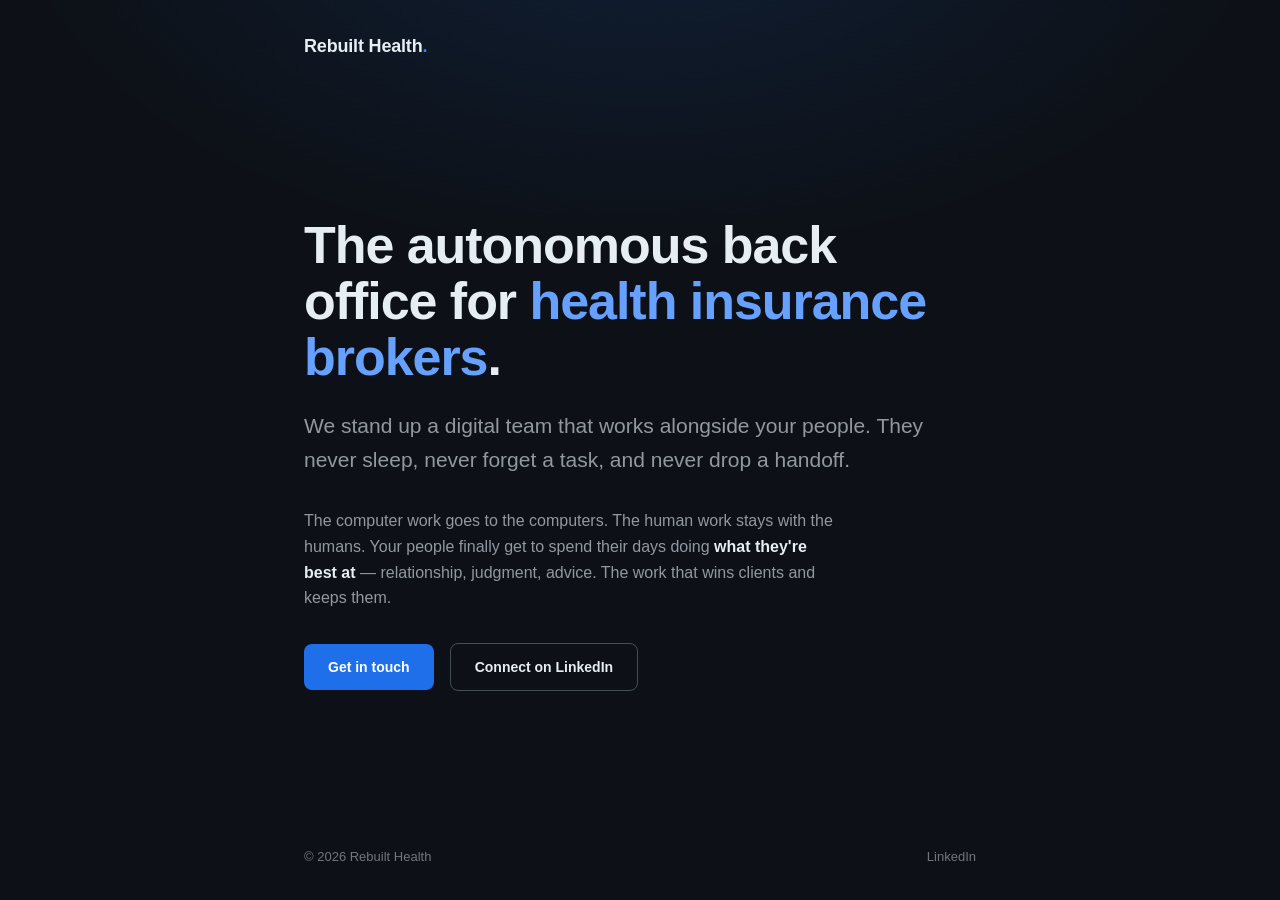
==== index.html @ e194fe43 "Launch landing page for rebuilt.health Static one-pager: "The autonomous back office for health insu" ====
<!DOCTYPE html>
<html lang="en">
<head>
  <meta charset="UTF-8" />
  <meta name="viewport" content="width=device-width, initial-scale=1.0" />
  <title>Rebuilt Health — The autonomous back office for health insurance brokers</title>
  <meta name="description" content="Rebuilt Health is the autonomous back office for health insurance brokers. The computer work goes to the computers. The human work stays with the humans." />

  <!-- Open Graph / social preview -->
  <meta property="og:title" content="Rebuilt Health" />
  <meta property="og:description" content="The autonomous back office for health insurance brokers." />
  <meta property="og:type" content="website" />
  <meta property="og:url" content="https://rebuilt.health" />
  <meta property="og:image" content="https://rebuilt.health/og.png" />
  <meta property="og:image:width" content="1200" />
  <meta property="og:image:height" content="630" />

  <!-- Twitter / X card -->
  <meta name="twitter:card" content="summary_large_image" />
  <meta name="twitter:title" content="Rebuilt Health" />
  <meta name="twitter:description" content="The autonomous back office for health insurance brokers." />
  <meta name="twitter:image" content="https://rebuilt.health/og.png" />

  <style>
    /*
     * Token values mirrored from @rebuilt/ui
     * (~/Projects/rebuilt/design-system/src/assets/tokens/tokens.css).
     * Inlined so this placeholder is a zero-build, single-file deploy.
     * When it graduates into the real site, replace this block with the DS import.
     */
    :root {
      --color-bg: #0d1117;
      --color-surface: #161b22;
      --color-surface-raised: #1c2128;
      --color-text: #e6edf3;
      --color-text-muted: #9198a1;
      --color-text-subtle: #6e7681;
      --color-border: #30363d;
      --color-border-strong: #444c56;
      --color-accent-200: #99c0ff;
      --color-accent-300: #66a1ff;
      --color-accent-400: #3381ff;
      --color-accent-500: #1f6feb;
      --color-success-400: #3fb950;

      --font-sans: -apple-system, BlinkMacSystemFont, "Segoe UI", "Noto Sans", Helvetica, Arial, sans-serif;

      --text-sm: 14px; --text-md: 16px; --text-lg: 18px;
      --space-2: 8px;  --space-3: 12px; --space-4: 16px;
      --space-5: 20px; --space-6: 24px; --space-8: 32px; --space-10: 40px;
      --radius-md: 8px; --radius-lg: 12px; --radius-xl: 16px;
      --shadow-lg: 0 12px 32px rgba(1, 4, 9, 0.5);
      --ease: cubic-bezier(0.4, 0, 0.2, 1);
      --dur: 200ms;
    }

    * { box-sizing: border-box; margin: 0; padding: 0; }
    html { -webkit-font-smoothing: antialiased; }

    body {
      font-family: var(--font-sans);
      background: var(--color-bg);
      color: var(--color-text);
      line-height: 1.6;
      min-height: 100vh;
      display: flex;
      flex-direction: column;
      background-image: radial-gradient(900px 520px at 50% -12%, rgba(31, 111, 235, 0.14), transparent 70%);
    }

    .wrap {
      width: 100%;
      max-width: 720px;
      margin: 0 auto;
      padding: var(--space-8) var(--space-6);
      flex: 1;
      display: flex;
      flex-direction: column;
    }

    header {
      display: flex;
      align-items: center;
      padding-bottom: var(--space-10);
    }
    .mark { font-weight: 700; font-size: var(--text-lg); letter-spacing: -0.01em; }
    .mark .dot { color: var(--color-accent-400); }

    main { flex: 1; display: flex; flex-direction: column; justify-content: center; }

    h1 {
      font-size: clamp(32px, 6vw, 52px);
      line-height: 1.08;
      letter-spacing: -0.02em;
      font-weight: 700;
      margin-bottom: var(--space-6);
    }
    h1 .accent { color: var(--color-accent-300); }

    .lede {
      font-size: clamp(17px, 2.4vw, 21px);
      color: var(--color-text-muted);
      max-width: 56ch;
      margin-bottom: var(--space-8);
    }

    .body-copy {
      font-size: var(--text-md);
      color: var(--color-text-muted);
      max-width: 60ch;
      margin-bottom: var(--space-8);
    }
    .body-copy strong { color: var(--color-text); font-weight: 600; }

    .cta-row { display: flex; flex-wrap: wrap; gap: var(--space-4); align-items: center; }
    .btn {
      display: inline-flex; align-items: center; gap: var(--space-2);
      background: var(--color-accent-500);
      color: #fff;
      text-decoration: none;
      font-weight: 600;
      font-size: var(--text-sm);
      padding: var(--space-3) var(--space-6);
      border-radius: var(--radius-md);
      transition: background var(--dur) var(--ease), transform var(--dur) var(--ease);
    }
    .btn:hover { background: var(--color-accent-400); transform: translateY(-1px); }
    .btn-secondary {
      background: transparent;
      border: 1px solid var(--color-border-strong);
      color: var(--color-text);
    }
    .btn-secondary:hover { background: var(--color-surface-raised); border-color: var(--color-accent-400); }

    footer {
      padding-top: var(--space-10);
      color: var(--color-text-subtle);
      font-size: 13px;
      display: flex;
      justify-content: space-between;
      flex-wrap: wrap;
      gap: var(--space-3);
    }
    footer a { color: var(--color-text-subtle); text-decoration: none; }
    footer a:hover { color: var(--color-text-muted); }
  </style>
</head>
<body>
  <div class="wrap">
    <header>
      <span class="mark">Rebuilt Health<span class="dot">.</span></span>
    </header>

    <main>
      <h1>The autonomous back office for <span class="accent">health insurance brokers</span>.</h1>

      <p class="lede">
        We stand up a digital team that works alongside your people. They never sleep,
        never forget a task, and never drop a handoff.
      </p>

      <p class="body-copy">
        The computer work goes to the computers. The human work stays with the humans.
        Your people finally get to spend their days doing <strong>what they're best at</strong>
        &mdash; relationship, judgment, advice. The work that wins clients and keeps them.
      </p>

      <div class="cta-row">
        <a class="btn" href="mailto:mikemcbride15@gmail.com">Get in touch</a>
        <a class="btn btn-secondary" href="https://www.linkedin.com/in/mikemcbridelinkedin/" target="_blank" rel="noopener">Connect on LinkedIn</a>
      </div>
    </main>

    <footer>
      <span>&copy; 2026 Rebuilt Health</span>
      <a href="https://www.linkedin.com/in/mikemcbridelinkedin/" target="_blank" rel="noopener">LinkedIn</a>
    </footer>
  </div>
</body>
</html>
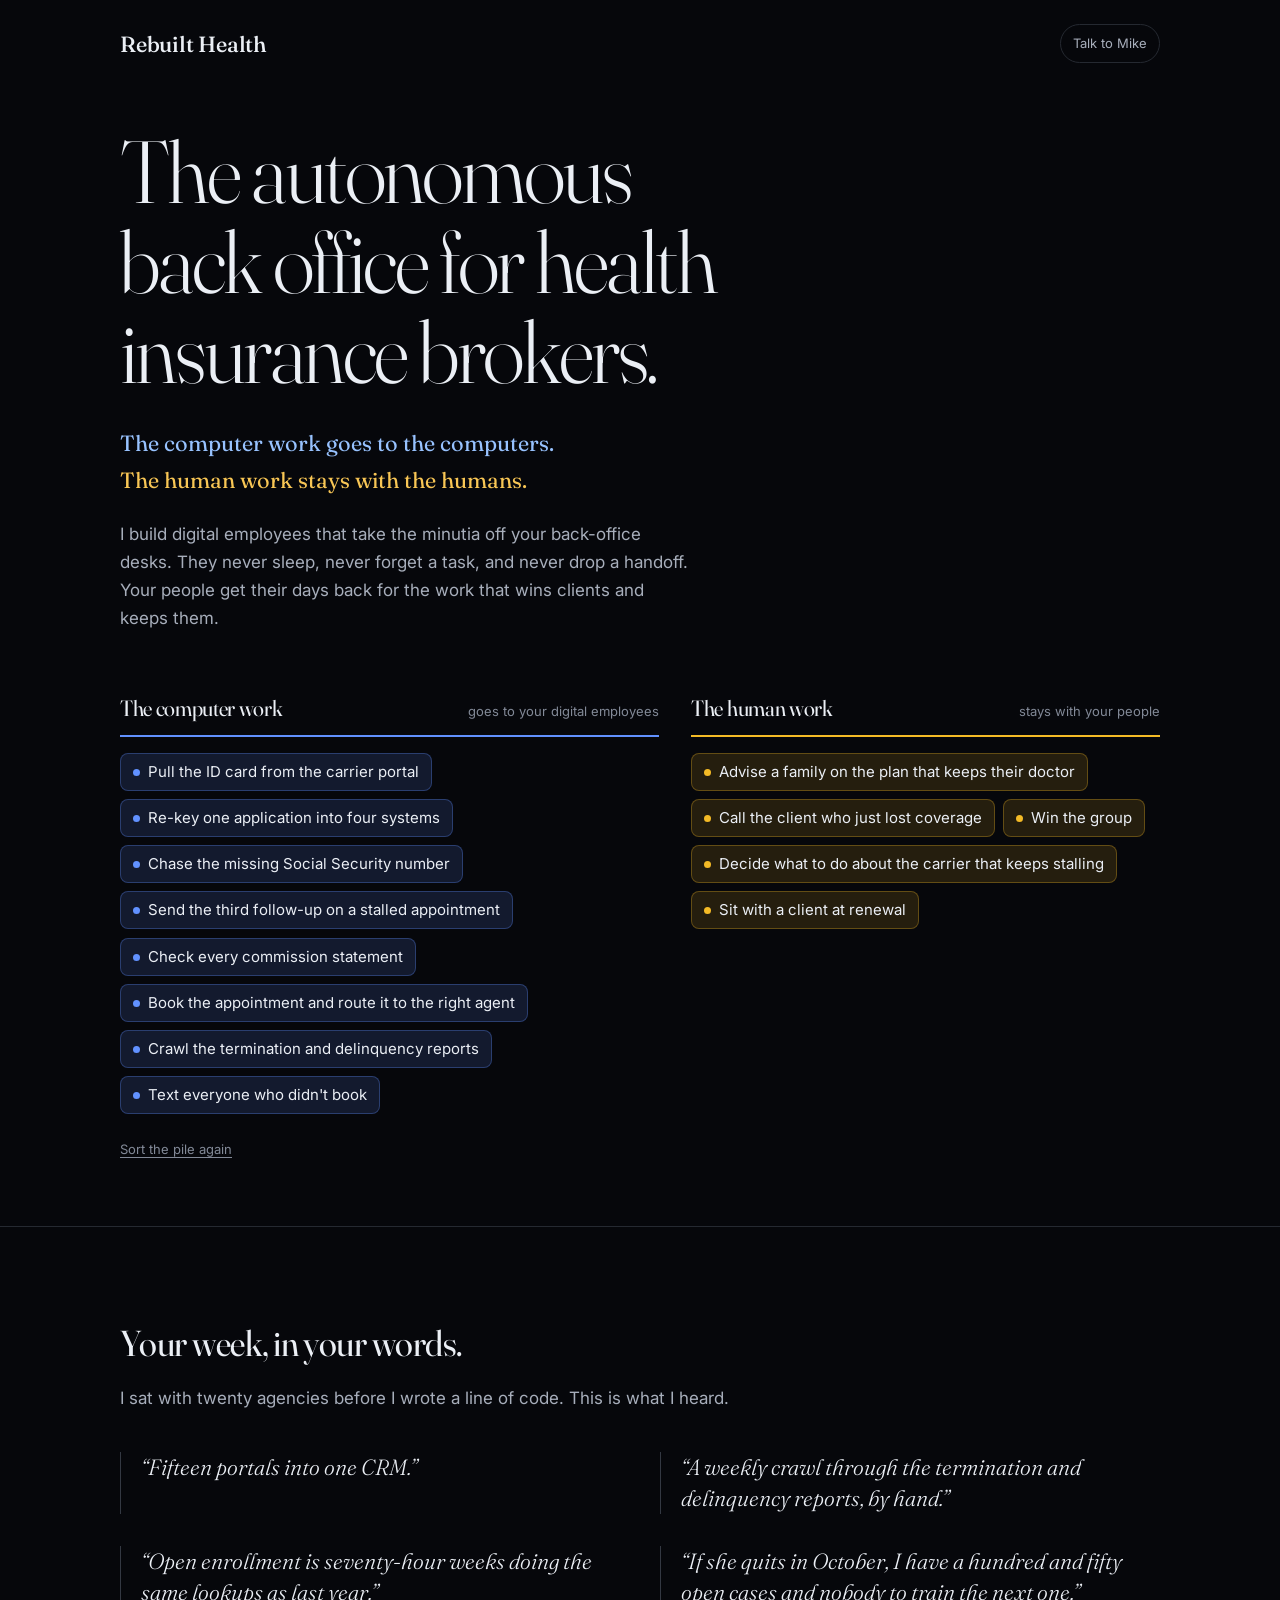
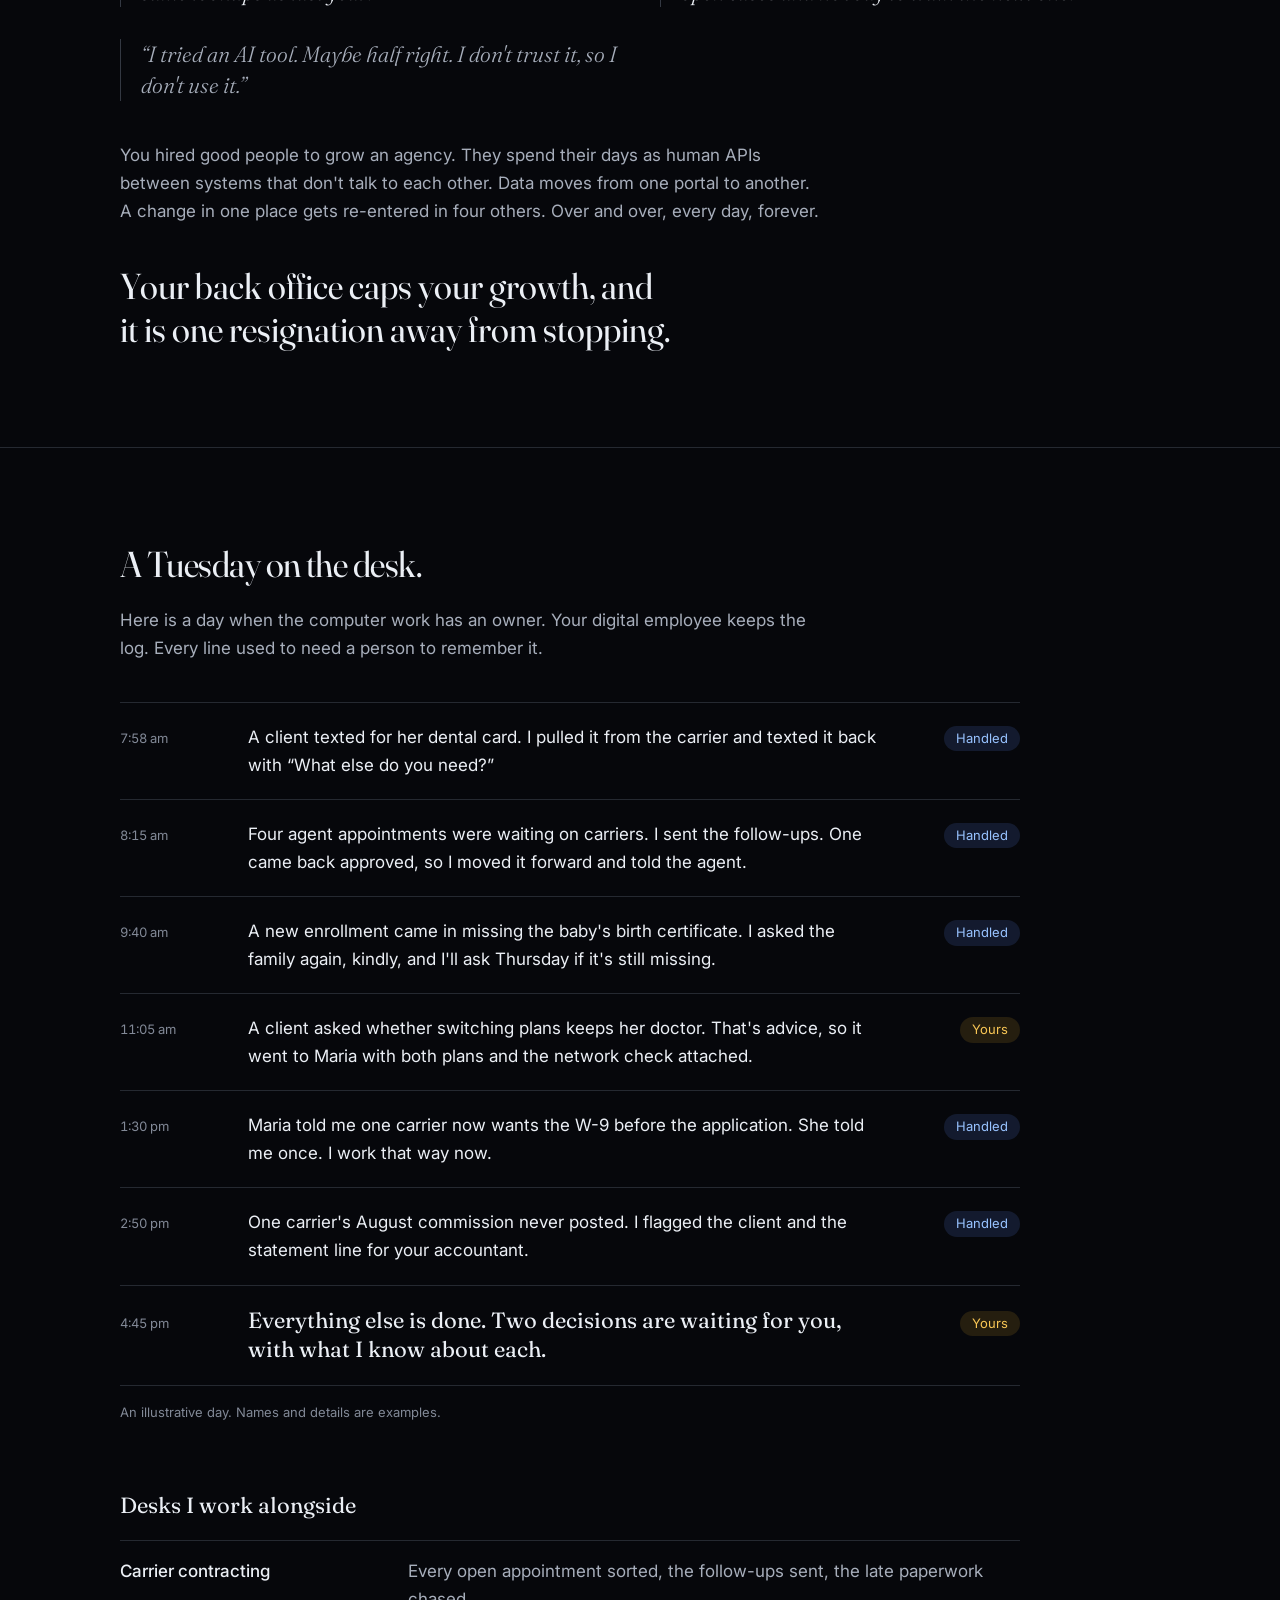
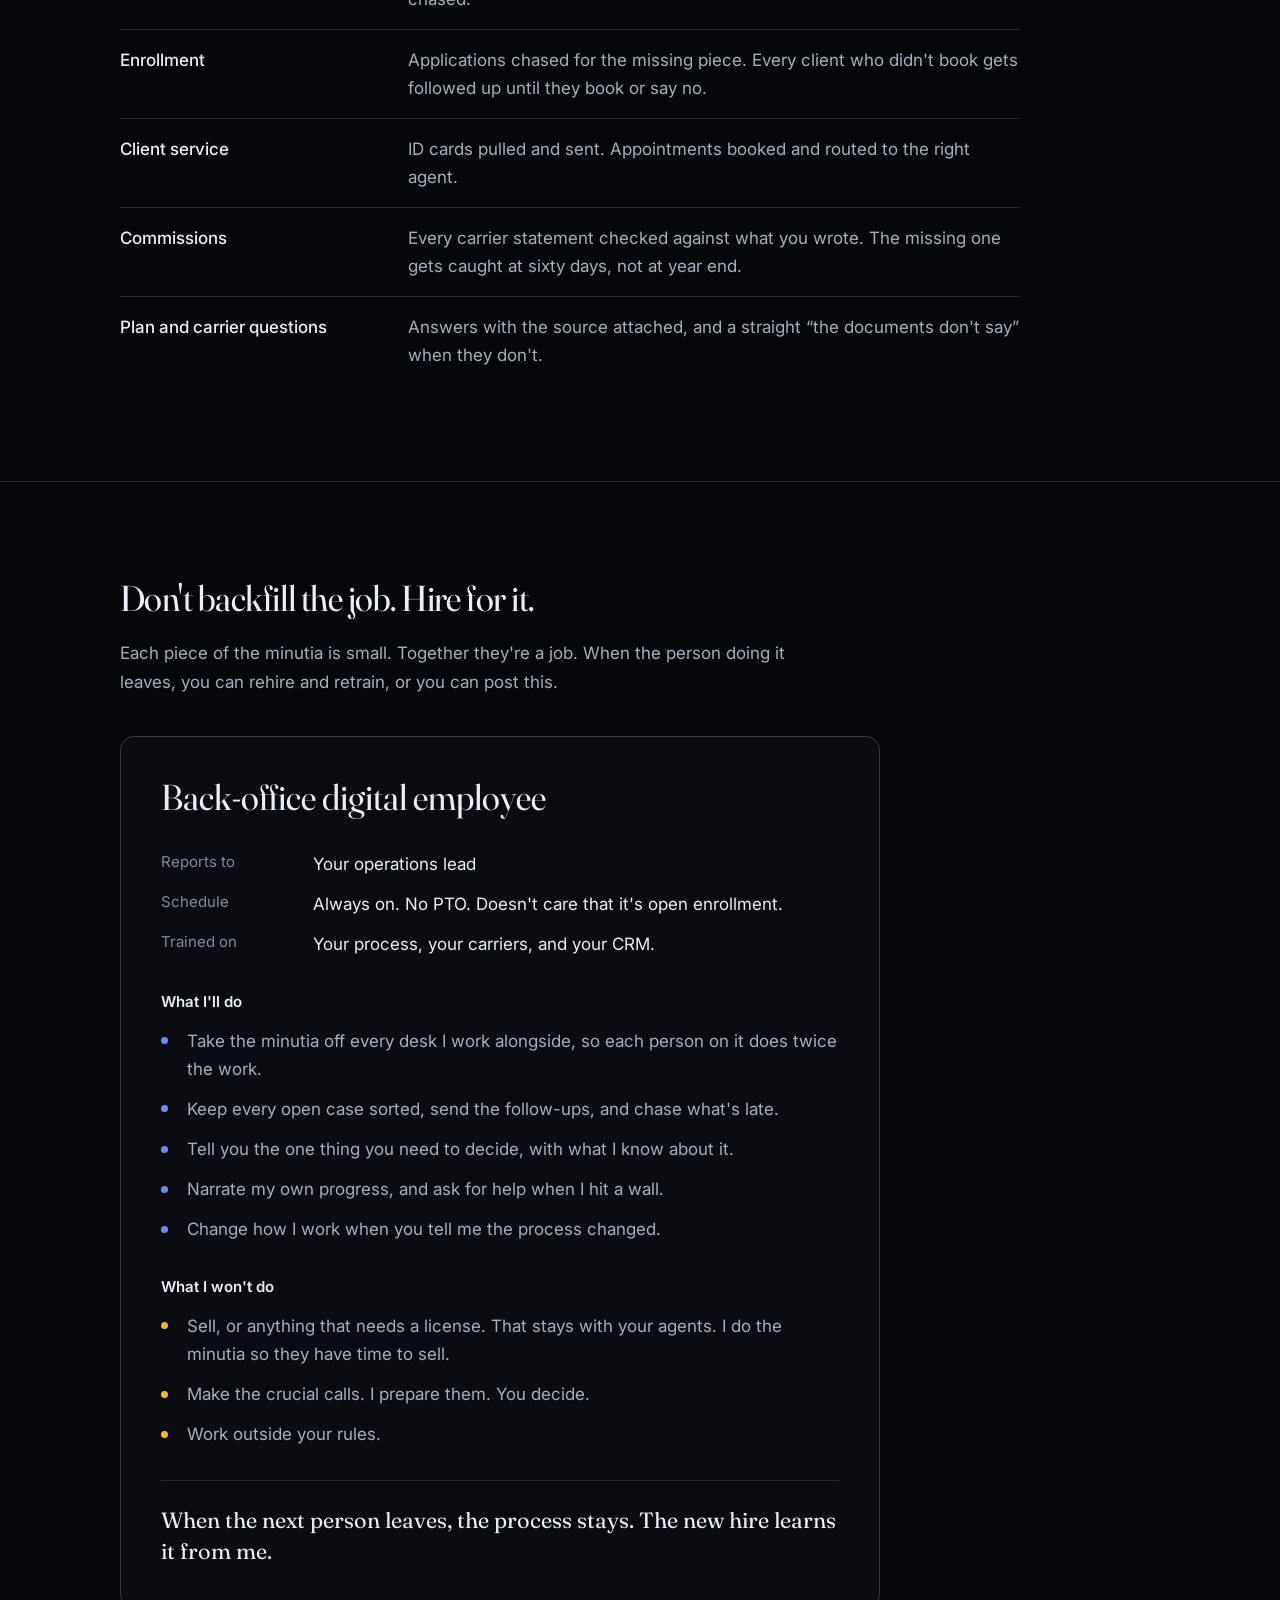
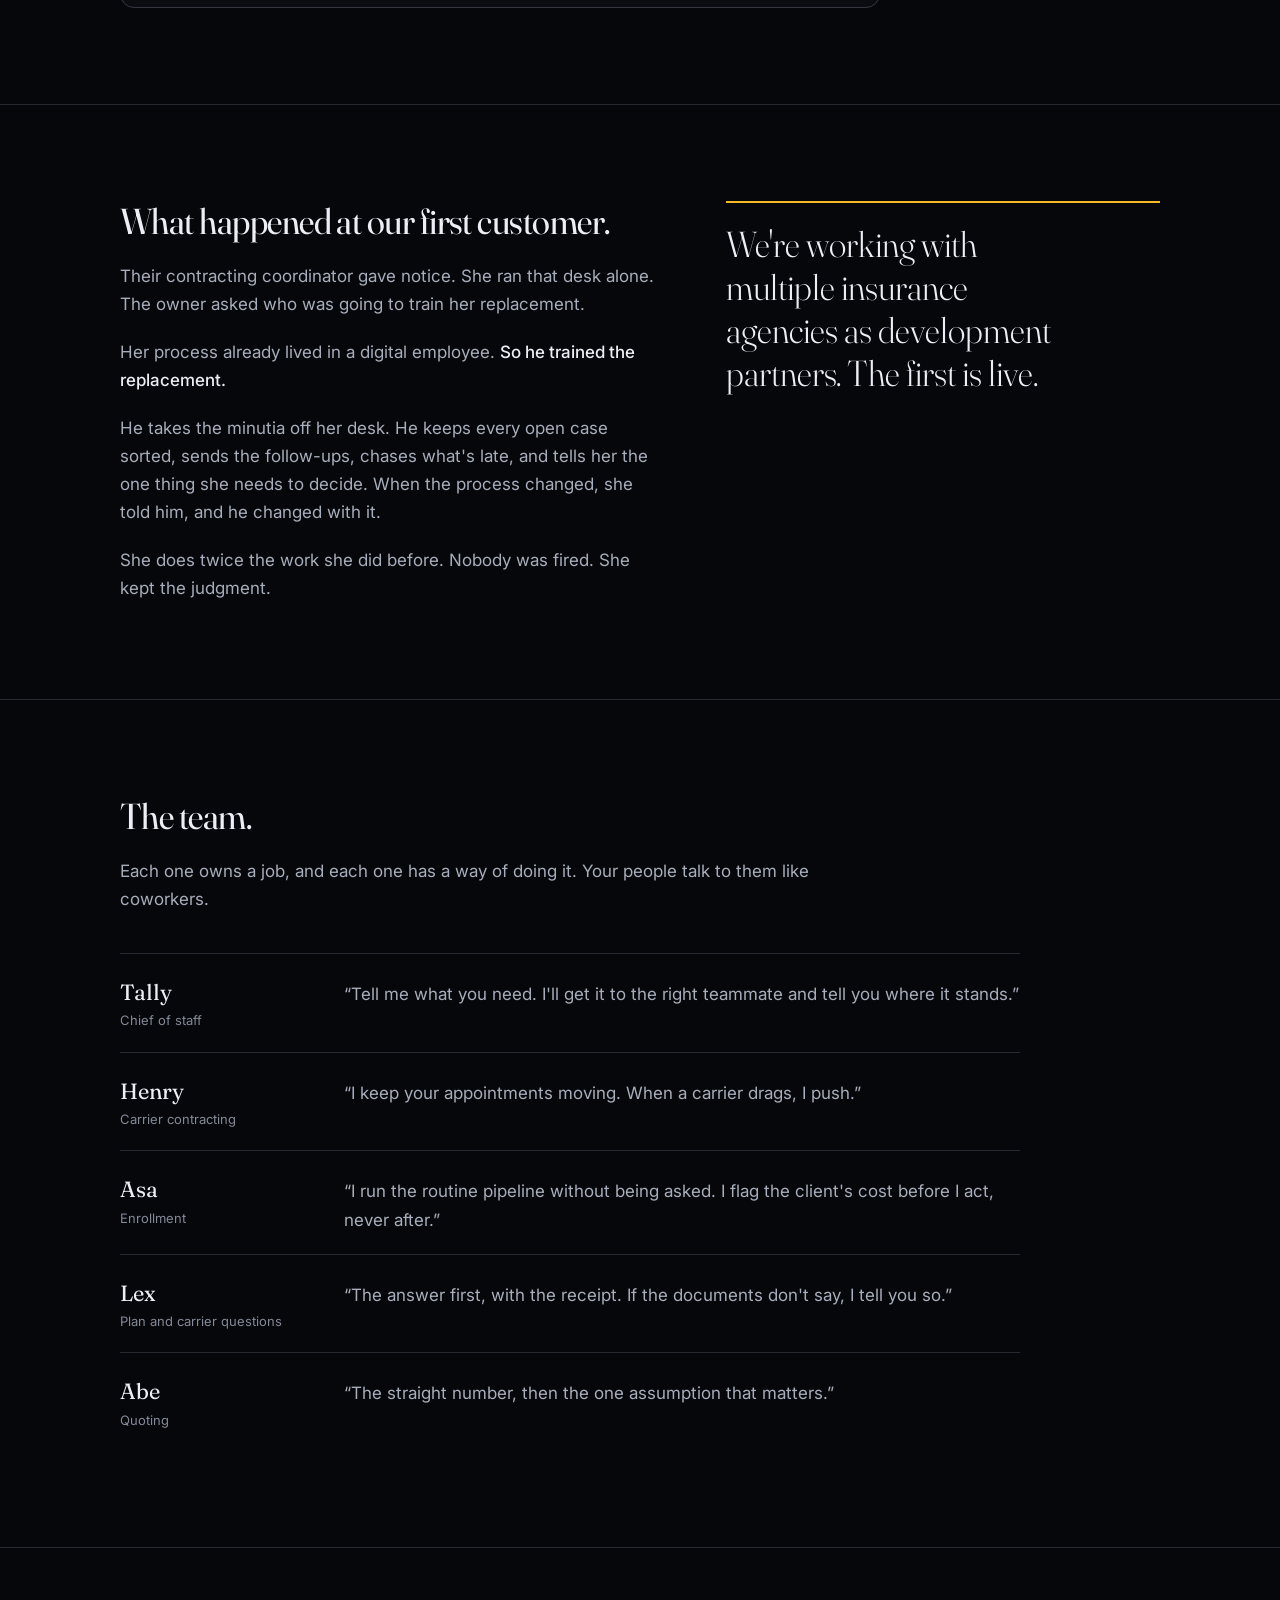
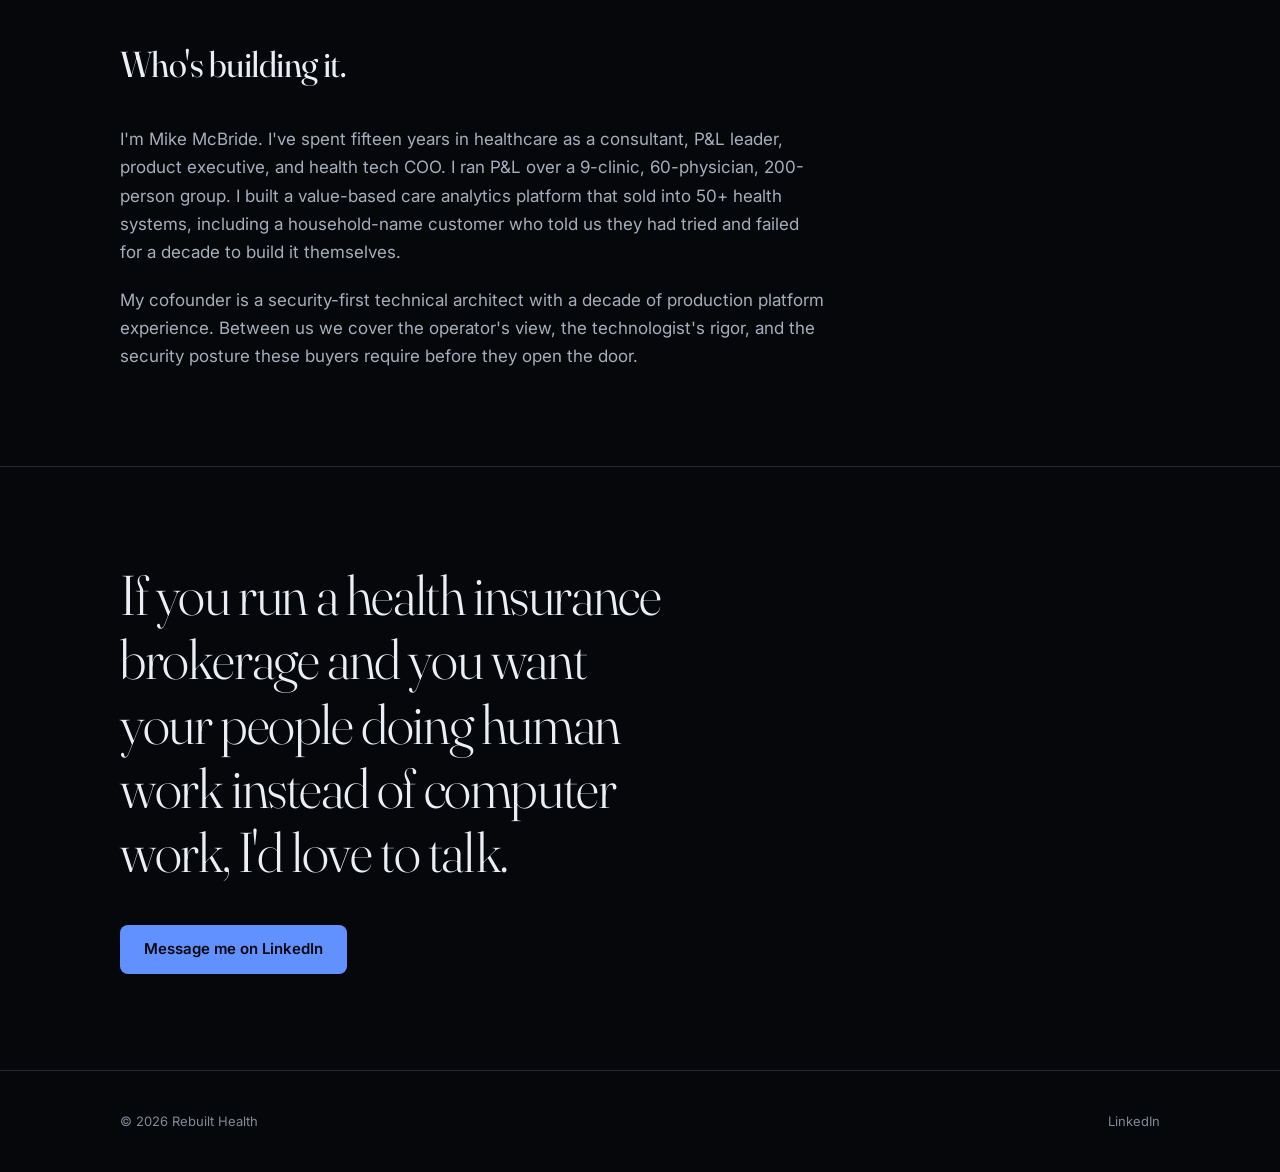
==== commit 7895a8a6: "Redesign rebuilt.health: process-led editorial site Hero sort (computer work vs human work), voice-o" ====
--- a/index.html
+++ b/index.html
@@ -2,8 +2,9 @@
 <html lang="en">
 <head>
   <meta charset="UTF-8" />
-  <meta name="viewport" content="width=device-width, initial-scale=1.0" />
-  <title>Rebuilt Health — The autonomous back office for health insurance brokers</title>
+  <meta name="viewport" content="width=device-width, initial-scale=1.0, viewport-fit=cover" />
+  <title>Rebuilt Health</title>
+  <link rel="icon" href="data:image/svg+xml,%3Csvg xmlns='http://www.w3.org/2000/svg' viewBox='0 0 32 32'%3E%3Crect width='32' height='32' rx='7' fill='oklch(13%25 0.01 264)'/%3E%3Ctext x='16' y='23' text-anchor='middle' font-family='Georgia,serif' font-size='21' fill='oklch(82%25 0.14 265)'%3ER%3C/text%3E%3C/svg%3E" />
   <meta name="description" content="Rebuilt Health is the autonomous back office for health insurance brokers. The computer work goes to the computers. The human work stays with the humans." />
 
   <!-- Open Graph / social preview -->
@@ -14,167 +15,676 @@
   <meta property="og:image" content="https://rebuilt.health/og.png" />
   <meta property="og:image:width" content="1200" />
   <meta property="og:image:height" content="630" />
-
-  <!-- Twitter / X card -->
   <meta name="twitter:card" content="summary_large_image" />
   <meta name="twitter:title" content="Rebuilt Health" />
   <meta name="twitter:description" content="The autonomous back office for health insurance brokers." />
   <meta name="twitter:image" content="https://rebuilt.health/og.png" />
 
+  <link rel="preconnect" href="https://fonts.googleapis.com" />
+  <link rel="preconnect" href="https://fonts.gstatic.com" crossorigin />
+  <link rel="stylesheet" href="https://fonts.googleapis.com/css2?family=Fraunces:ital,opsz,wght@0,9..144,300..600;1,9..144,300..500&family=Inter:wght@400;500;600&display=swap" />
+
   <style>
     /*
-     * Token values mirrored from @rebuilt/ui
-     * (~/Projects/rebuilt/design-system/src/assets/tokens/tokens.css).
-     * Inlined so this placeholder is a zero-build, single-file deploy.
-     * When it graduates into the real site, replace this block with the DS import.
+     * Layout: one left-aligned editorial column (64ch measure) with a wider stage
+     * for the hero sort and the day ledger. Single committed dark look.
+     *
+     * Tokens mirror the Rebuilt design system's dark theme values (same names),
+     * inlined so the site stays a zero-build, single-file deploy.
+     * Two site aliases sit on top of the DS semantics: --color-computer (brand)
+     * and --color-human (the DS amber scale), the visual duality of the line
+     * "the computer work goes to the computers, the human work stays with the humans."
      */
     :root {
-      --color-bg: #0d1117;
-      --color-surface: #161b22;
-      --color-surface-raised: #1c2128;
-      --color-text: #e6edf3;
-      --color-text-muted: #9198a1;
-      --color-text-subtle: #6e7681;
-      --color-border: #30363d;
-      --color-border-strong: #444c56;
-      --color-accent-200: #99c0ff;
-      --color-accent-300: #66a1ff;
-      --color-accent-400: #3381ff;
-      --color-accent-500: #1f6feb;
-      --color-success-400: #3fb950;
-
-      --font-sans: -apple-system, BlinkMacSystemFont, "Segoe UI", "Noto Sans", Helvetica, Arial, sans-serif;
-
-      --text-sm: 14px; --text-md: 16px; --text-lg: 18px;
-      --space-2: 8px;  --space-3: 12px; --space-4: 16px;
+      color-scheme: dark;
+
+      /* primitive (DS dark) */
+      --slate-1: oklch(13.0% 0.010 264);
+      --slate-2: oklch(15.5% 0.012 264);
+      --slate-3: oklch(18.5% 0.013 264);
+      --slate-6: oklch(28.0% 0.016 264);
+      --slate-7: oklch(34.0% 0.018 264);
+      --slate-10: oklch(63.0% 0.022 264);
+      --slate-11: oklch(75.0% 0.020 264);
+      --slate-12: oklch(95.0% 0.010 264);
+      --amber-9: oklch(82.0% 0.160 85);
+      --amber-11: oklch(85.0% 0.140 85);
+      --brand-9: oklch(68.0% 0.180 265);
+      --brand-10: oklch(72.0% 0.180 265);
+      --brand-11: oklch(82.0% 0.140 265);
+      --brand-contrast: oklch(13.0% 0.010 264);
+
+      /* semantic (DS names) */
+      --color-bg: var(--slate-1);
+      --color-surface: var(--slate-2);
+      --color-surface-raised: var(--slate-3);
+      --color-text: var(--slate-12);
+      --color-text-muted: var(--slate-11);
+      --color-text-subtle: var(--slate-10);
+      --color-text-on-brand: var(--brand-contrast);
+      --color-border: var(--slate-6);
+      --color-border-strong: var(--slate-7);
+      --color-border-focus: var(--brand-9);
+      --color-accent-bg: var(--brand-9);
+      --color-accent-bg-hover: var(--brand-10);
+      --color-accent-fg: var(--brand-11);
+
+      /* site aliases */
+      --color-computer: var(--brand-9);
+      --color-computer-fg: var(--brand-11);
+      --color-computer-soft: color-mix(in oklab, var(--brand-9) 14%, transparent);
+      --color-human: var(--amber-9);
+      --color-human-fg: var(--amber-11);
+      --color-human-soft: color-mix(in oklab, var(--amber-9) 13%, transparent);
+
+      /* type */
+      --font-display: "Fraunces", Georgia, "Times New Roman", serif;
+      --font-sans: "Inter", -apple-system, BlinkMacSystemFont, "SF Pro Text", system-ui, sans-serif;
+      --text-sm: 13px;
+      --text-base: 15px;
+      --text-lg: 17px;
+      --text-xl: clamp(19px, 2.2vw, 22px);
+      --text-2xl: clamp(26px, 3.6vw, 36px);
+      --text-hero: clamp(40px, 7.4vw, 88px);
+
+      /* layout + motion */
+      --space-1: 4px; --space-2: 8px; --space-3: 12px; --space-4: 16px;
       --space-5: 20px; --space-6: 24px; --space-8: 32px; --space-10: 40px;
-      --radius-md: 8px; --radius-lg: 12px; --radius-xl: 16px;
-      --shadow-lg: 0 12px 32px rgba(1, 4, 9, 0.5);
-      --ease: cubic-bezier(0.4, 0, 0.2, 1);
-      --dur: 200ms;
-    }
-
-    * { box-sizing: border-box; margin: 0; padding: 0; }
-    html { -webkit-font-smoothing: antialiased; }
-
+      --space-16: 64px; --space-24: 96px;
+      --radius-sm: 4px; --radius-md: 8px; --radius-xl: 14px;
+      --ease: cubic-bezier(0.2, 0.8, 0.2, 1);
+      --dur: 180ms;
+      --measure: 64ch;
+      --stage: 1120px;
+    }
+
+    *, *::before, *::after { box-sizing: border-box; }
+    html { -webkit-font-smoothing: antialiased; text-size-adjust: 100%; }
     body {
-      font-family: var(--font-sans);
+      margin: 0;
       background: var(--color-bg);
       color: var(--color-text);
-      line-height: 1.6;
-      min-height: 100vh;
-      display: flex;
-      flex-direction: column;
-      background-image: radial-gradient(900px 520px at 50% -12%, rgba(31, 111, 235, 0.14), transparent 70%);
-    }
+      font-family: var(--font-sans);
+      font-size: var(--text-lg);
+      line-height: 1.65;
+    }
+    h1, h2, h3, p, ul, ol, dl, dd, blockquote, figure { margin: 0; padding: 0; }
+    ul, ol { list-style: none; }
+    a { color: inherit; }
+    :focus-visible { outline: 2px solid var(--color-border-focus); outline-offset: 3px; border-radius: var(--radius-sm); }
 
     .wrap {
       width: 100%;
-      max-width: 720px;
-      margin: 0 auto;
-      padding: var(--space-8) var(--space-6);
-      flex: 1;
-      display: flex;
-      flex-direction: column;
-    }
-
-    header {
-      display: flex;
-      align-items: center;
-      padding-bottom: var(--space-10);
-    }
-    .mark { font-weight: 700; font-size: var(--text-lg); letter-spacing: -0.01em; }
-    .mark .dot { color: var(--color-accent-400); }
-
-    main { flex: 1; display: flex; flex-direction: column; justify-content: center; }
-
-    h1 {
-      font-size: clamp(32px, 6vw, 52px);
-      line-height: 1.08;
-      letter-spacing: -0.02em;
-      font-weight: 700;
-      margin-bottom: var(--space-6);
-    }
-    h1 .accent { color: var(--color-accent-300); }
-
-    .lede {
-      font-size: clamp(17px, 2.4vw, 21px);
+      max-width: var(--stage);
+      margin-inline: auto;
+      padding-left: max(16px, env(safe-area-inset-left, 0px));
+      padding-right: max(16px, env(safe-area-inset-right, 0px));
+    }
+    @media (min-width: 720px) {
+      .wrap {
+        padding-left: max(40px, env(safe-area-inset-left, 0px));
+        padding-right: max(40px, env(safe-area-inset-right, 0px));
+      }
+    }
+
+    h2 {
+      font-family: var(--font-display);
+      font-weight: 400;
+      font-size: var(--text-2xl);
+      line-height: 1.15;
+      letter-spacing: -0.015em;
+      text-wrap: balance;
+      font-variation-settings: "opsz" 96;
+    }
+    .prose { max-width: var(--measure); display: grid; gap: var(--space-5); color: var(--color-text-muted); }
+    .prose strong { color: var(--color-text); font-weight: 500; }
+
+    section { padding-block: var(--space-16); border-top: 1px solid var(--color-border); }
+    @media (min-width: 720px) { section { padding-block: var(--space-24); } }
+    .section-head { display: grid; gap: var(--space-5); margin-bottom: var(--space-10); max-width: var(--measure); }
+
+    /* ---------- header ---------- */
+    .site-header { padding-block: var(--space-6); }
+    .site-header .wrap { display: flex; align-items: center; justify-content: space-between; gap: var(--space-4); }
+    .mark {
+      font-family: var(--font-display);
+      font-size: 22px;
+      font-weight: 500;
+      letter-spacing: -0.01em;
+      text-decoration: none;
+      font-variation-settings: "opsz" 40;
+    }
+    .header-link {
+      font-size: var(--text-sm);
       color: var(--color-text-muted);
-      max-width: 56ch;
-      margin-bottom: var(--space-8);
-    }
-
-    .body-copy {
-      font-size: var(--text-md);
-      color: var(--color-text-muted);
-      max-width: 60ch;
-      margin-bottom: var(--space-8);
-    }
-    .body-copy strong { color: var(--color-text); font-weight: 600; }
-
-    .cta-row { display: flex; flex-wrap: wrap; gap: var(--space-4); align-items: center; }
+      text-decoration: none;
+      padding: var(--space-2) var(--space-3);
+      border: 1px solid var(--color-border);
+      border-radius: 999px;
+      transition: border-color var(--dur) var(--ease), color var(--dur) var(--ease);
+    }
+    .header-link:hover { color: var(--color-text); border-color: var(--color-border-strong); }
+
+    /* ---------- hero ---------- */
+    .hero { padding-block: var(--space-10) var(--space-16); }
+    .hero h1 {
+      font-family: var(--font-display);
+      font-weight: 300;
+      font-size: var(--text-hero);
+      line-height: 1.02;
+      letter-spacing: -0.03em;
+      max-width: 15ch;
+      text-wrap: balance;
+      font-variation-settings: "opsz" 144;
+    }
+    .hero-line {
+      margin-top: var(--space-8);
+      display: grid;
+      gap: var(--space-2);
+      font-family: var(--font-display);
+      font-size: var(--text-xl);
+      line-height: 1.35;
+      font-variation-settings: "opsz" 36;
+    }
+    .hero-line .c { color: var(--color-computer-fg); }
+    .hero-line .h { color: var(--color-human-fg); }
+    .hero-lede { margin-top: var(--space-6); max-width: 52ch; color: var(--color-text-muted); }
+
+    /* The sort: the one bold element on the page. Default markup is the sorted state. */
+    .sort {
+      margin-top: var(--space-16);
+      position: relative;
+      display: grid;
+      grid-template-columns: 1fr;
+      gap: var(--space-10);
+    }
+    @media (min-width: 760px) { .sort { grid-template-columns: 1.15fr 1fr; gap: var(--space-8); } }
+    .bin { min-width: 0; }
+    .bin-head {
+      display: flex; align-items: baseline; justify-content: space-between; gap: var(--space-4);
+      padding-bottom: var(--space-3); margin-bottom: var(--space-4);
+      border-bottom: 2px solid var(--bin-color);
+    }
+    .bin-title { font-family: var(--font-display); font-size: var(--text-xl); font-weight: 400; }
+    .bin-note { font-size: var(--text-sm); color: var(--color-text-subtle); text-align: right; }
+    .bin--computer { --bin-color: var(--color-computer); --chip-bg: var(--color-computer-soft); --chip-dot: var(--color-computer); }
+    .bin--human { --bin-color: var(--color-human); --chip-bg: var(--color-human-soft); --chip-dot: var(--color-human); }
+    .chips { display: flex; flex-wrap: wrap; gap: var(--space-2); }
+    .chip {
+      display: inline-flex; align-items: baseline; gap: var(--space-2);
+      font-size: var(--text-base);
+      line-height: 1.35;
+      padding: var(--space-2) var(--space-3);
+      border-radius: var(--radius-md);
+      background: var(--chip-bg);
+      color: var(--color-text);
+      border: 1px solid color-mix(in oklab, var(--chip-dot) 30%, transparent);
+      will-change: transform;
+    }
+    .chip::before {
+      content: ""; flex: none; width: 7px; height: 7px; border-radius: 50%;
+      background: var(--chip-dot); transform: translateY(-1px);
+    }
+    .sort.is-piled .chip { background: var(--color-surface-raised); border-color: var(--color-border-strong); }
+    .sort.is-piled .chip::before { background: var(--color-text-subtle); }
+    .sort.is-sorting .chip {
+      transition:
+        transform 900ms var(--ease) var(--delay, 0ms),
+        background-color 500ms var(--ease) calc(var(--delay, 0ms) + 300ms),
+        border-color 500ms var(--ease) calc(var(--delay, 0ms) + 300ms);
+    }
+    .sort.is-sorting .chip::before { transition: background-color 500ms var(--ease) calc(var(--delay, 0ms) + 300ms); }
+    .sort-replay {
+      margin-top: var(--space-6);
+      font: inherit; font-size: var(--text-sm);
+      color: var(--color-text-subtle);
+      background: none; border: 0; padding: 0;
+      text-decoration: underline; text-underline-offset: 3px;
+      cursor: pointer;
+    }
+    .sort-replay:hover { color: var(--color-text-muted); }
+    .no-js .sort-replay { display: none; }
+
+    /* ---------- quotes ---------- */
+    .quotes { display: grid; gap: var(--space-6); margin-bottom: var(--space-10); }
+    @media (min-width: 760px) { .quotes { grid-template-columns: repeat(2, minmax(0, 1fr)); column-gap: var(--space-10); row-gap: var(--space-8); } }
+    .quotes blockquote {
+      font-family: var(--font-display);
+      font-style: italic;
+      font-weight: 300;
+      font-size: var(--text-xl);
+      line-height: 1.4;
+      padding-left: var(--space-5);
+      border-left: 1px solid var(--color-border-strong);
+      font-variation-settings: "opsz" 48;
+    }
+    .quotes blockquote:last-child { color: var(--color-text-muted); }
+    .kicker {
+      margin-top: var(--space-10);
+      max-width: 30ch;
+      font-family: var(--font-display);
+      font-size: var(--text-2xl);
+      line-height: 1.2;
+      text-wrap: balance;
+      font-variation-settings: "opsz" 96;
+    }
+
+    /* ---------- the day ---------- */
+    .day { display: grid; max-width: 900px; }
+    .entry {
+      display: grid;
+      grid-template-columns: 4.5rem minmax(0, 1fr);
+      column-gap: var(--space-4);
+      row-gap: var(--space-2);
+      padding-block: var(--space-5);
+      border-top: 1px solid var(--color-border);
+    }
+    @media (min-width: 720px) {
+      .entry { grid-template-columns: 6rem minmax(0, 1fr) 7rem; column-gap: var(--space-8); align-items: baseline; }
+    }
+    .entry time {
+      font-size: var(--text-sm);
+      color: var(--color-text-subtle);
+      font-variant-numeric: tabular-nums;
+      padding-top: 3px;
+    }
+    .entry p { color: var(--color-text); }
+    .tag {
+      grid-column: 2;
+      justify-self: start;
+      font-size: var(--text-sm);
+      padding: 2px var(--space-3);
+      border-radius: 999px;
+      white-space: nowrap;
+    }
+    @media (min-width: 720px) { .tag { grid-column: 3; justify-self: end; } }
+    .tag--handled { color: var(--color-computer-fg); background: var(--color-computer-soft); }
+    .tag--yours { color: var(--color-human-fg); background: var(--color-human-soft); }
+    .entry--end { border-bottom: 1px solid var(--color-border); }
+    .entry--end p { font-family: var(--font-display); font-size: var(--text-xl); line-height: 1.35; }
+    .day-caption { margin-top: var(--space-4); font-size: var(--text-sm); color: var(--color-text-subtle); }
+
+    .desks { margin-top: var(--space-16); max-width: 900px; }
+    .desks h3 { font-family: var(--font-display); font-weight: 400; font-size: var(--text-xl); margin-bottom: var(--space-4); }
+    .desk {
+      display: grid; gap: var(--space-1);
+      padding-block: var(--space-4);
+      border-top: 1px solid var(--color-border);
+    }
+    @media (min-width: 720px) { .desk { grid-template-columns: 16rem minmax(0, 1fr); gap: var(--space-8); } }
+    .desk dt { font-weight: 500; }
+    .desk dd { color: var(--color-text-muted); min-width: 0; }
+
+    /* ---------- job posting: the one bordered object ---------- */
+    .posting {
+      max-width: 760px;
+      background: var(--color-surface);
+      border: 1px solid var(--color-border-strong);
+      border-radius: var(--radius-xl);
+      padding: var(--space-6);
+      display: grid;
+      gap: var(--space-8);
+    }
+    @media (min-width: 720px) { .posting { padding: var(--space-10); } }
+    .posting-title {
+      font-family: var(--font-display);
+      font-weight: 400;
+      font-size: var(--text-2xl);
+      line-height: 1.15;
+      font-variation-settings: "opsz" 96;
+    }
+    .posting-meta { display: grid; gap: var(--space-3); }
+    .posting-meta div { display: grid; gap: var(--space-1); }
+    @media (min-width: 600px) { .posting-meta div { grid-template-columns: 8.5rem minmax(0, 1fr); gap: var(--space-4); } }
+    .posting-meta dt { color: var(--color-text-subtle); font-size: var(--text-base); }
+    .posting-meta dd { min-width: 0; }
+    .posting h4 { font-size: var(--text-base); font-weight: 600; margin: 0 0 var(--space-3); }
+    .posting ul { display: grid; gap: var(--space-3); }
+    .posting li { display: grid; grid-template-columns: 14px minmax(0, 1fr); gap: var(--space-3); color: var(--color-text-muted); }
+    .posting li::before { content: ""; width: 7px; height: 7px; border-radius: 50%; margin-top: 0.62em; background: var(--li-dot); }
+    .will { --li-dot: var(--color-computer); }
+    .wont { --li-dot: var(--color-human); }
+    .posting-sign {
+      border-top: 1px solid var(--color-border);
+      padding-top: var(--space-6);
+      font-family: var(--font-display);
+      font-size: var(--text-xl);
+      line-height: 1.4;
+      font-variation-settings: "opsz" 36;
+    }
+
+    /* ---------- proof ---------- */
+    .story { display: grid; gap: var(--space-10); }
+    @media (min-width: 860px) { .story { grid-template-columns: minmax(0, 1fr) minmax(0, 0.8fr); gap: var(--space-16); align-items: start; } }
+    .story .section-head { margin-bottom: 0; }
+    .proof-line {
+      font-family: var(--font-display);
+      font-weight: 300;
+      font-size: var(--text-2xl);
+      line-height: 1.2;
+      padding-top: var(--space-5);
+      border-top: 2px solid var(--color-human);
+      text-wrap: balance;
+      font-variation-settings: "opsz" 96;
+    }
+
+    /* ---------- team ---------- */
+    .team { display: grid; max-width: 900px; }
+    .member {
+      display: grid; gap: var(--space-1);
+      padding-block: var(--space-5);
+      border-top: 1px solid var(--color-border);
+    }
+    @media (min-width: 720px) { .member { grid-template-columns: 12rem minmax(0, 1fr); gap: var(--space-8); align-items: baseline; } }
+    .member-name { font-family: var(--font-display); font-size: var(--text-xl); font-weight: 400; }
+    .member-job { font-size: var(--text-sm); color: var(--color-text-subtle); display: block; font-family: var(--font-sans); }
+    .member p { color: var(--color-text-muted); min-width: 0; }
+
+    /* ---------- CTA + footer ---------- */
+    .cta h2 { font-size: clamp(30px, 5vw, 56px); font-weight: 300; max-width: 20ch; letter-spacing: -0.025em; }
+    .cta-row { margin-top: var(--space-10); display: flex; flex-wrap: wrap; gap: var(--space-4); align-items: center; }
     .btn {
-      display: inline-flex; align-items: center; gap: var(--space-2);
-      background: var(--color-accent-500);
-      color: #fff;
+      display: inline-flex; align-items: center;
+      font-size: var(--text-base); font-weight: 600;
       text-decoration: none;
-      font-weight: 600;
-      font-size: var(--text-sm);
+      color: var(--color-text-on-brand);
+      background: var(--color-accent-bg);
       padding: var(--space-3) var(--space-6);
       border-radius: var(--radius-md);
-      transition: background var(--dur) var(--ease), transform var(--dur) var(--ease);
-    }
-    .btn:hover { background: var(--color-accent-400); transform: translateY(-1px); }
-    .btn-secondary {
-      background: transparent;
-      border: 1px solid var(--color-border-strong);
-      color: var(--color-text);
-    }
-    .btn-secondary:hover { background: var(--color-surface-raised); border-color: var(--color-accent-400); }
-
-    footer {
-      padding-top: var(--space-10);
-      color: var(--color-text-subtle);
-      font-size: 13px;
-      display: flex;
-      justify-content: space-between;
-      flex-wrap: wrap;
-      gap: var(--space-3);
-    }
-    footer a { color: var(--color-text-subtle); text-decoration: none; }
-    footer a:hover { color: var(--color-text-muted); }
+      transition: background-color var(--dur) var(--ease);
+    }
+    .btn:hover { background: var(--color-accent-bg-hover); }
+    .site-footer { padding-block: var(--space-10); border-top: 1px solid var(--color-border); color: var(--color-text-subtle); font-size: var(--text-sm); }
+    .site-footer .wrap { display: flex; flex-wrap: wrap; justify-content: space-between; gap: var(--space-3); }
+    .site-footer a { text-decoration: none; }
+    .site-footer a:hover { color: var(--color-text-muted); }
+
+    @media (prefers-reduced-motion: reduce) {
+      *, *::before, *::after { transition: none !important; animation: none !important; }
+    }
   </style>
 </head>
-<body>
-  <div class="wrap">
-    <header>
-      <span class="mark">Rebuilt Health<span class="dot">.</span></span>
-    </header>
-
-    <main>
-      <h1>The autonomous back office for <span class="accent">health insurance brokers</span>.</h1>
-
-      <p class="lede">
-        We stand up a digital team that works alongside your people. They never sleep,
-        never forget a task, and never drop a handoff.
-      </p>
-
-      <p class="body-copy">
-        The computer work goes to the computers. The human work stays with the humans.
-        Your people finally get to spend their days doing <strong>what they're best at</strong>
-        &mdash; relationship, judgment, advice. The work that wins clients and keeps them.
-      </p>
-
-      <div class="cta-row">
-        <a class="btn" href="mailto:mikemcbride15@gmail.com">Get in touch</a>
-        <a class="btn btn-secondary" href="https://www.linkedin.com/in/mikemcbridelinkedin/" target="_blank" rel="noopener">Connect on LinkedIn</a>
-      </div>
-    </main>
-
-    <footer>
+<body class="no-js">
+  <header class="site-header">
+    <div class="wrap">
+      <a class="mark" href="#top" id="top">Rebuilt Health</a>
+      <a class="header-link" href="https://www.linkedin.com/in/mikemcbridelinkedin/" target="_blank" rel="noopener">Talk to Mike</a>
+    </div>
+  </header>
+
+  <main>
+    <!-- Hero: the positioning line, then the sort that shows it -->
+    <div class="hero">
+      <div class="wrap">
+        <h1>The autonomous back office for health insurance brokers.</h1>
+        <p class="hero-line">
+          <span class="c">The computer work goes to the computers.</span>
+          <span class="h">The human work stays with the humans.</span>
+        </p>
+        <p class="hero-lede">I build digital employees that take the minutia off your back-office desks. They never sleep, never forget a task, and never drop a handoff. Your people get their days back for the work that wins clients and keeps them.</p>
+
+        <div class="sort" id="sort" aria-label="Back-office work sorted into computer work and human work">
+          <div class="bin bin--computer">
+            <div class="bin-head">
+              <h2 class="bin-title">The computer work</h2>
+              <span class="bin-note">goes to your digital employees</span>
+            </div>
+            <ul class="chips">
+              <li class="chip" data-order="0">Pull the ID card from the carrier portal</li>
+              <li class="chip" data-order="2">Re-key one application into four systems</li>
+              <li class="chip" data-order="4">Chase the missing Social Security number</li>
+              <li class="chip" data-order="5">Send the third follow-up on a stalled appointment</li>
+              <li class="chip" data-order="7">Check every commission statement</li>
+              <li class="chip" data-order="8">Book the appointment and route it to the right agent</li>
+              <li class="chip" data-order="10">Crawl the termination and delinquency reports</li>
+              <li class="chip" data-order="12">Text everyone who didn't book</li>
+            </ul>
+          </div>
+          <div class="bin bin--human">
+            <div class="bin-head">
+              <h2 class="bin-title">The human work</h2>
+              <span class="bin-note">stays with your people</span>
+            </div>
+            <ul class="chips">
+              <li class="chip" data-order="1">Advise a family on the plan that keeps their doctor</li>
+              <li class="chip" data-order="3">Call the client who just lost coverage</li>
+              <li class="chip" data-order="6">Win the group</li>
+              <li class="chip" data-order="9">Decide what to do about the carrier that keeps stalling</li>
+              <li class="chip" data-order="11">Sit with a client at renewal</li>
+            </ul>
+          </div>
+        </div>
+        <button class="sort-replay" type="button" id="sort-replay">Sort the pile again</button>
+      </div>
+    </div>
+
+    <!-- The problem, in their words -->
+    <section aria-labelledby="week">
+      <div class="wrap">
+        <div class="section-head">
+          <h2 id="week">Your week, in your words.</h2>
+          <p class="prose">I sat with twenty agencies before I wrote a line of code. This is what I heard.</p>
+        </div>
+        <div class="quotes">
+          <blockquote>“Fifteen portals into one CRM.”</blockquote>
+          <blockquote>“A weekly crawl through the termination and delinquency reports, by hand.”</blockquote>
+          <blockquote>“Open enrollment is seventy-hour weeks doing the same lookups as last year.”</blockquote>
+          <blockquote>“If she quits in October, I have a hundred and fifty open cases and nobody to train the next one.”</blockquote>
+          <blockquote>“I tried an AI tool. Maybe half right. I don't trust it, so I don't use it.”</blockquote>
+        </div>
+        <div class="prose">
+          <p>You hired good people to grow an agency. They spend their days as human APIs between systems that don't talk to each other. Data moves from one portal to another. A change in one place gets re-entered in four others. Over and over, every day, forever.</p>
+        </div>
+        <p class="kicker">Your back office caps your growth, and it is one resignation away from stopping.</p>
+      </div>
+    </section>
+
+    <!-- Process as outcome: a day narrated by the digital employee -->
+    <section aria-labelledby="day">
+      <div class="wrap">
+        <div class="section-head">
+          <h2 id="day">A Tuesday on the desk.</h2>
+          <p class="prose">Here is a day when the computer work has an owner. Your digital employee keeps the log. Every line used to need a person to remember it.</p>
+        </div>
+        <ol class="day">
+          <li class="entry">
+            <time>7:58 am</time>
+            <p>A client texted for her dental card. I pulled it from the carrier and texted it back with “What else do you need?”</p>
+            <span class="tag tag--handled">Handled</span>
+          </li>
+          <li class="entry">
+            <time>8:15 am</time>
+            <p>Four agent appointments were waiting on carriers. I sent the follow-ups. One came back approved, so I moved it forward and told the agent.</p>
+            <span class="tag tag--handled">Handled</span>
+          </li>
+          <li class="entry">
+            <time>9:40 am</time>
+            <p>A new enrollment came in missing the baby's birth certificate. I asked the family again, kindly, and I'll ask Thursday if it's still missing.</p>
+            <span class="tag tag--handled">Handled</span>
+          </li>
+          <li class="entry">
+            <time>11:05 am</time>
+            <p>A client asked whether switching plans keeps her doctor. That's advice, so it went to Maria with both plans and the network check attached.</p>
+            <span class="tag tag--yours">Yours</span>
+          </li>
+          <li class="entry">
+            <time>1:30 pm</time>
+            <p>Maria told me one carrier now wants the W-9 before the application. She told me once. I work that way now.</p>
+            <span class="tag tag--handled">Handled</span>
+          </li>
+          <li class="entry">
+            <time>2:50 pm</time>
+            <p>One carrier's August commission never posted. I flagged the client and the statement line for your accountant.</p>
+            <span class="tag tag--handled">Handled</span>
+          </li>
+          <li class="entry entry--end">
+            <time>4:45 pm</time>
+            <p>Everything else is done. Two decisions are waiting for you, with what I know about each.</p>
+            <span class="tag tag--yours">Yours</span>
+          </li>
+        </ol>
+        <p class="day-caption">An illustrative day. Names and details are examples.</p>
+
+        <div class="desks">
+          <h3>Desks I work alongside</h3>
+          <dl>
+            <div class="desk"><dt>Carrier contracting</dt><dd>Every open appointment sorted, the follow-ups sent, the late paperwork chased.</dd></div>
+            <div class="desk"><dt>Enrollment</dt><dd>Applications chased for the missing piece. Every client who didn't book gets followed up until they book or say no.</dd></div>
+            <div class="desk"><dt>Client service</dt><dd>ID cards pulled and sent. Appointments booked and routed to the right agent.</dd></div>
+            <div class="desk"><dt>Commissions</dt><dd>Every carrier statement checked against what you wrote. The missing one gets caught at sixty days, not at year end.</dd></div>
+            <div class="desk"><dt>Plan and carrier questions</dt><dd>Answers with the source attached, and a straight “the documents don't say” when they don't.</dd></div>
+          </dl>
+        </div>
+      </div>
+    </section>
+
+    <!-- The hire -->
+    <section aria-labelledby="hire">
+      <div class="wrap">
+        <div class="section-head">
+          <h2 id="hire">Don't backfill the job. Hire for it.</h2>
+          <p class="prose">Each piece of the minutia is small. Together they're a job. When the person doing it leaves, you can rehire and retrain, or you can post this.</p>
+        </div>
+        <article class="posting" aria-labelledby="posting-title">
+          <h3 class="posting-title" id="posting-title">Back-office digital employee</h3>
+          <dl class="posting-meta">
+            <div><dt>Reports to</dt><dd>Your operations lead</dd></div>
+            <div><dt>Schedule</dt><dd>Always on. No PTO. Doesn't care that it's open enrollment.</dd></div>
+            <div><dt>Trained on</dt><dd>Your process, your carriers, and your CRM.</dd></div>
+          </dl>
+          <div class="will">
+            <h4>What I'll do</h4>
+            <ul>
+              <li>Take the minutia off every desk I work alongside, so each person on it does twice the work.</li>
+              <li>Keep every open case sorted, send the follow-ups, and chase what's late.</li>
+              <li>Tell you the one thing you need to decide, with what I know about it.</li>
+              <li>Narrate my own progress, and ask for help when I hit a wall.</li>
+              <li>Change how I work when you tell me the process changed.</li>
+            </ul>
+          </div>
+          <div class="wont">
+            <h4>What I won't do</h4>
+            <ul>
+              <li>Sell, or anything that needs a license. That stays with your agents. I do the minutia so they have time to sell.</li>
+              <li>Make the crucial calls. I prepare them. You decide.</li>
+              <li>Work outside your rules.</li>
+            </ul>
+          </div>
+          <p class="posting-sign">When the next person leaves, the process stays. The new hire learns it from me.</p>
+        </article>
+      </div>
+    </section>
+
+    <!-- PROOF STORY: confirm with Mike before shipping. -->
+    <section aria-labelledby="proof">
+      <div class="wrap story">
+        <div class="section-head">
+          <h2 id="proof">What happened at our first customer.</h2>
+          <div class="prose">
+            <p>Their contracting coordinator gave notice. She ran that desk alone. The owner asked who was going to train her replacement.</p>
+            <p>Her process already lived in a digital employee. <strong>So he trained the replacement.</strong></p>
+            <p>He takes the minutia off her desk. He keeps every open case sorted, sends the follow-ups, chases what's late, and tells her the one thing she needs to decide. When the process changed, she told him, and he changed with it.</p>
+            <p>She does twice the work she did before. Nobody was fired. She kept the judgment.</p>
+          </div>
+        </div>
+        <p class="proof-line">We're working with multiple insurance agencies as development partners. The first is live.</p>
+      </div>
+    </section>
+
+    <!-- ROSTER: confirm with Mike before shipping. Delete this section to ship without it. -->
+    <section aria-labelledby="team">
+      <div class="wrap">
+        <div class="section-head">
+          <h2 id="team">The team.</h2>
+          <p class="prose">Each one owns a job, and each one has a way of doing it. Your people talk to them like coworkers.</p>
+        </div>
+        <div class="team">
+          <div class="member"><span class="member-name">Tally<span class="member-job">Chief of staff</span></span><p>“Tell me what you need. I'll get it to the right teammate and tell you where it stands.”</p></div>
+          <div class="member"><span class="member-name">Henry<span class="member-job">Carrier contracting</span></span><p>“I keep your appointments moving. When a carrier drags, I push.”</p></div>
+          <div class="member"><span class="member-name">Asa<span class="member-job">Enrollment</span></span><p>“I run the routine pipeline without being asked. I flag the client's cost before I act, never after.”</p></div>
+          <div class="member"><span class="member-name">Lex<span class="member-job">Plan and carrier questions</span></span><p>“The answer first, with the receipt. If the documents don't say, I tell you so.”</p></div>
+          <div class="member"><span class="member-name">Abe<span class="member-job">Quoting</span></span><p>“The straight number, then the one assumption that matters.”</p></div>
+        </div>
+      </div>
+    </section>
+
+    <section aria-labelledby="founders">
+      <div class="wrap">
+        <div class="section-head">
+          <h2 id="founders">Who's building it.</h2>
+        </div>
+        <div class="prose">
+          <p>I'm Mike McBride. I've spent fifteen years in healthcare as a consultant, P&amp;L leader, product executive, and health tech COO. I ran P&amp;L over a 9-clinic, 60-physician, 200-person group. I built a value-based care analytics platform that sold into 50+ health systems, including a household-name customer who told us they had tried and failed for a decade to build it themselves.</p>
+          <p>My cofounder is a security-first technical architect with a decade of production platform experience. Between us we cover the operator's view, the technologist's rigor, and the security posture these buyers require before they open the door.</p>
+        </div>
+      </div>
+    </section>
+
+    <section class="cta" aria-labelledby="talk">
+      <div class="wrap">
+        <h2 id="talk">If you run a health insurance brokerage and you want your people doing human work instead of computer work, I'd love to talk.</h2>
+        <div class="cta-row">
+          <a class="btn" href="https://www.linkedin.com/in/mikemcbridelinkedin/" target="_blank" rel="noopener">Message me on LinkedIn</a>
+        </div>
+      </div>
+    </section>
+  </main>
+
+  <footer class="site-footer">
+    <div class="wrap">
       <span>&copy; 2026 Rebuilt Health</span>
       <a href="https://www.linkedin.com/in/mikemcbridelinkedin/" target="_blank" rel="noopener">LinkedIn</a>
-    </footer>
-  </div>
+    </div>
+  </footer>
+
+  <script>
+    // The sort: chips start in one messy pile, then glide to their bin.
+    // Markup is already the sorted state, so no-JS and reduced-motion readers
+    // see the finished page. This only adds the motion.
+    (function () {
+      document.body.classList.remove('no-js');
+      var sort = document.getElementById('sort');
+      var replay = document.getElementById('sort-replay');
+      if (!sort) return;
+      var reduce = window.matchMedia('(prefers-reduced-motion: reduce)');
+      var chips = Array.prototype.slice.call(sort.querySelectorAll('.chip'));
+
+      function run() {
+        if (reduce.matches) return;
+        sort.classList.remove('is-sorting');
+        chips.forEach(function (c) { c.style.transform = ''; });
+        var box = sort.getBoundingClientRect();
+        var ordered = chips.slice().sort(function (a, b) { return a.dataset.order - b.dataset.order; });
+        var pileTop = 0;
+        ordered.forEach(function (c, i) {
+          var r = c.getBoundingClientRect();
+          var targetX = box.left + (box.width - r.width) / 2 + ((i * 37) % 60 - 30);
+          var targetY = box.top + pileTop;
+          pileTop += Math.min(r.height * 0.62, 28);
+          var rot = ((i * 53) % 9) - 4;
+          c.style.transform = 'translate(' + (targetX - r.left) + 'px,' + (targetY - r.top) + 'px) rotate(' + rot + 'deg)';
+          // Delay lives in a custom property so it only applies while sorting.
+          c.style.setProperty('--delay', (120 + i * 70) + 'ms');
+        });
+        sort.classList.add('is-piled');
+        void sort.offsetWidth;
+        requestAnimationFrame(function () {
+          sort.classList.add('is-sorting');
+          sort.classList.remove('is-piled');
+          chips.forEach(function (c) { c.style.transform = ''; });
+        });
+      }
+
+      if (document.fonts && document.fonts.ready) {
+        document.fonts.ready.then(function () { setTimeout(run, 250); });
+      } else {
+        setTimeout(run, 400);
+      }
+      if (replay) replay.addEventListener('click', function () {
+        sort.scrollIntoView({ block: 'nearest', behavior: reduce.matches ? 'auto' : 'smooth' });
+        setTimeout(run, reduce.matches ? 0 : 200);
+      });
+    })();
+  </script>
 </body>
 </html>
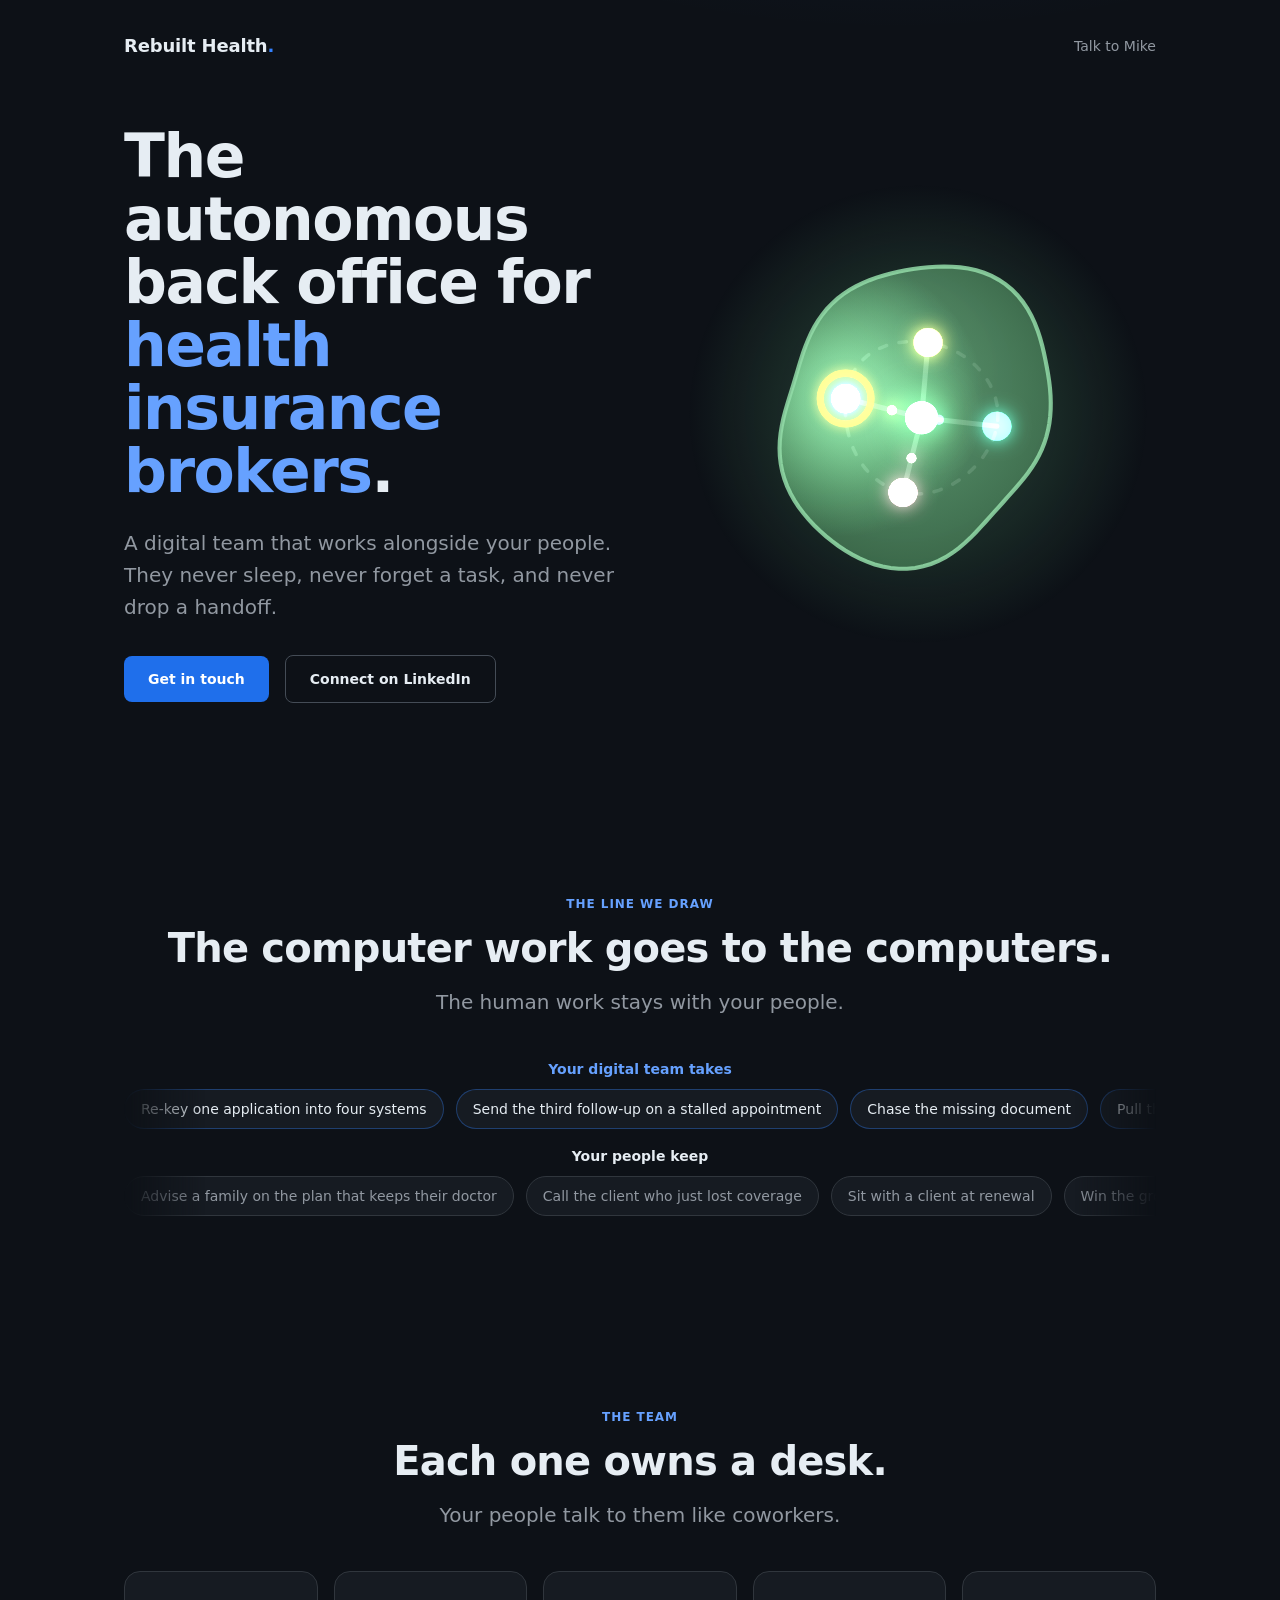
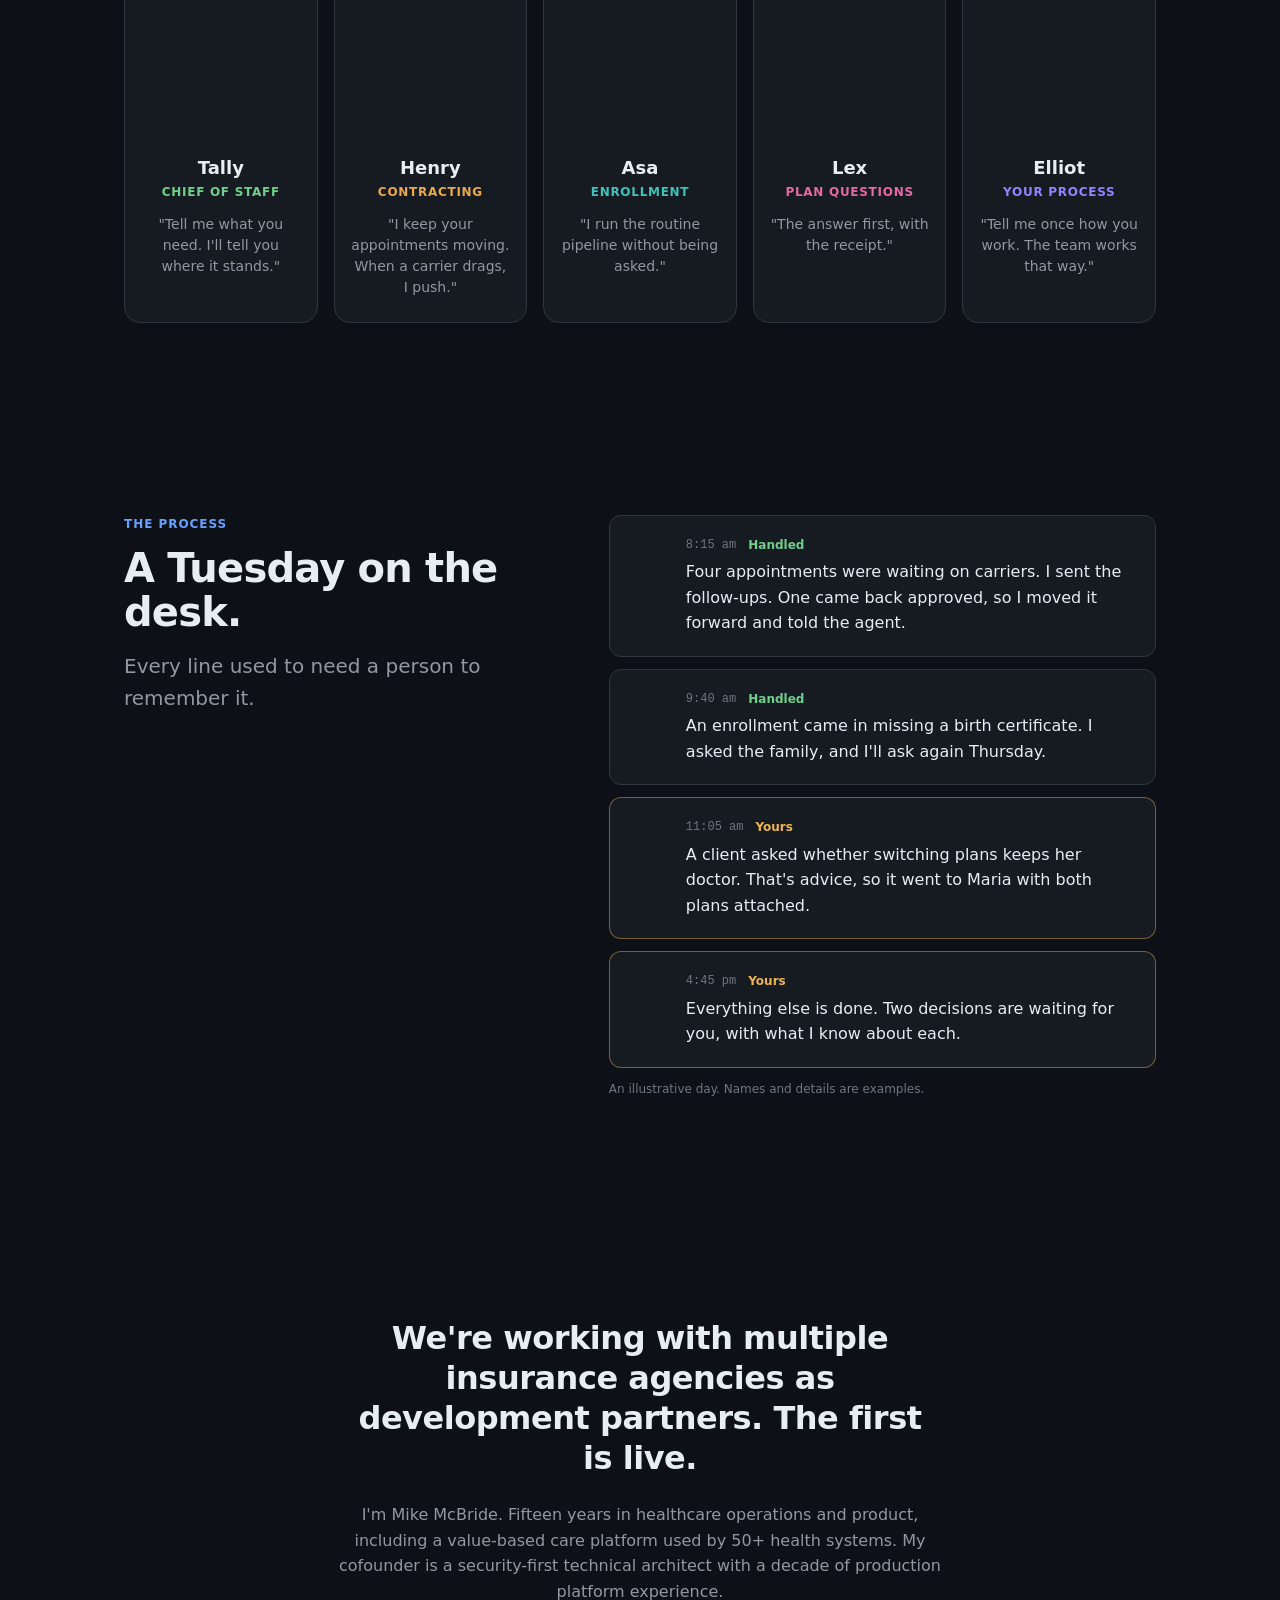
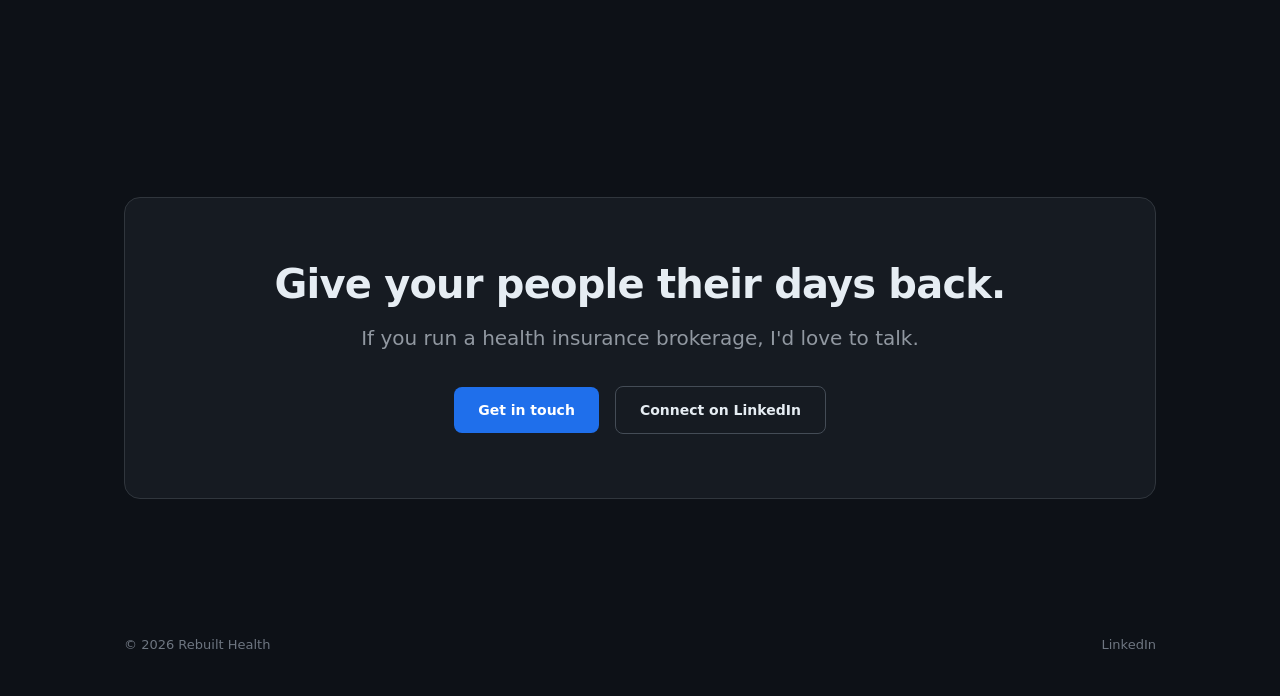
==== commit 96b0eaf5: "Lighter redesign: living marks, work belts, DS typography Co-Authored-By: Claude Opus 5.5 <noreply@a" ====
--- a/index.html
+++ b/index.html
@@ -1,10 +1,9 @@
 <!DOCTYPE html>
-<html lang="en">
+<html lang="en" class="no-js">
 <head>
   <meta charset="UTF-8" />
-  <meta name="viewport" content="width=device-width, initial-scale=1.0, viewport-fit=cover" />
-  <title>Rebuilt Health</title>
-  <link rel="icon" href="data:image/svg+xml,%3Csvg xmlns='http://www.w3.org/2000/svg' viewBox='0 0 32 32'%3E%3Crect width='32' height='32' rx='7' fill='oklch(13%25 0.01 264)'/%3E%3Ctext x='16' y='23' text-anchor='middle' font-family='Georgia,serif' font-size='21' fill='oklch(82%25 0.14 265)'%3ER%3C/text%3E%3C/svg%3E" />
+  <meta name="viewport" content="width=device-width, initial-scale=1.0" />
+  <title>Rebuilt Health · The autonomous back office for health insurance brokers</title>
   <meta name="description" content="Rebuilt Health is the autonomous back office for health insurance brokers. The computer work goes to the computers. The human work stays with the humans." />
 
   <!-- Open Graph / social preview -->
@@ -15,675 +14,356 @@
   <meta property="og:image" content="https://rebuilt.health/og.png" />
   <meta property="og:image:width" content="1200" />
   <meta property="og:image:height" content="630" />
+
+  <!-- Twitter / X card -->
   <meta name="twitter:card" content="summary_large_image" />
   <meta name="twitter:title" content="Rebuilt Health" />
   <meta name="twitter:description" content="The autonomous back office for health insurance brokers." />
   <meta name="twitter:image" content="https://rebuilt.health/og.png" />
 
-  <link rel="preconnect" href="https://fonts.googleapis.com" />
-  <link rel="preconnect" href="https://fonts.gstatic.com" crossorigin />
-  <link rel="stylesheet" href="https://fonts.googleapis.com/css2?family=Fraunces:ital,opsz,wght@0,9..144,300..600;1,9..144,300..500&family=Inter:wght@400;500;600&display=swap" />
-
+  <script>document.documentElement.classList.remove('no-js'); document.documentElement.classList.add('js');</script>
   <style>
     /*
-     * Layout: one left-aligned editorial column (64ch measure) with a wider stage
-     * for the hero sort and the day ledger. Single committed dark look.
-     *
-     * Tokens mirror the Rebuilt design system's dark theme values (same names),
-     * inlined so the site stays a zero-build, single-file deploy.
-     * Two site aliases sit on top of the DS semantics: --color-computer (brand)
-     * and --color-human (the DS amber scale), the visual duality of the line
-     * "the computer work goes to the computers, the human work stays with the humans."
+     * Token values mirrored from @rebuilt/ui (dark theme), inlined so the site
+     * stays a zero-build deploy. Employee colors come from the living-marks
+     * palette; marks.js reads --bg, --need and one var per employee.
      */
     :root {
-      color-scheme: dark;
-
-      /* primitive (DS dark) */
-      --slate-1: oklch(13.0% 0.010 264);
-      --slate-2: oklch(15.5% 0.012 264);
-      --slate-3: oklch(18.5% 0.013 264);
-      --slate-6: oklch(28.0% 0.016 264);
-      --slate-7: oklch(34.0% 0.018 264);
-      --slate-10: oklch(63.0% 0.022 264);
-      --slate-11: oklch(75.0% 0.020 264);
-      --slate-12: oklch(95.0% 0.010 264);
-      --amber-9: oklch(82.0% 0.160 85);
-      --amber-11: oklch(85.0% 0.140 85);
-      --brand-9: oklch(68.0% 0.180 265);
-      --brand-10: oklch(72.0% 0.180 265);
-      --brand-11: oklch(82.0% 0.140 265);
-      --brand-contrast: oklch(13.0% 0.010 264);
-
-      /* semantic (DS names) */
-      --color-bg: var(--slate-1);
-      --color-surface: var(--slate-2);
-      --color-surface-raised: var(--slate-3);
-      --color-text: var(--slate-12);
-      --color-text-muted: var(--slate-11);
-      --color-text-subtle: var(--slate-10);
-      --color-text-on-brand: var(--brand-contrast);
-      --color-border: var(--slate-6);
-      --color-border-strong: var(--slate-7);
-      --color-border-focus: var(--brand-9);
-      --color-accent-bg: var(--brand-9);
-      --color-accent-bg-hover: var(--brand-10);
-      --color-accent-fg: var(--brand-11);
-
-      /* site aliases */
-      --color-computer: var(--brand-9);
-      --color-computer-fg: var(--brand-11);
-      --color-computer-soft: color-mix(in oklab, var(--brand-9) 14%, transparent);
-      --color-human: var(--amber-9);
-      --color-human-fg: var(--amber-11);
-      --color-human-soft: color-mix(in oklab, var(--amber-9) 13%, transparent);
-
-      /* type */
-      --font-display: "Fraunces", Georgia, "Times New Roman", serif;
-      --font-sans: "Inter", -apple-system, BlinkMacSystemFont, "SF Pro Text", system-ui, sans-serif;
-      --text-sm: 13px;
-      --text-base: 15px;
-      --text-lg: 17px;
-      --text-xl: clamp(19px, 2.2vw, 22px);
-      --text-2xl: clamp(26px, 3.6vw, 36px);
-      --text-hero: clamp(40px, 7.4vw, 88px);
-
-      /* layout + motion */
+      --color-bg: #0d1117;
+      --color-surface: #161b22;
+      --color-surface-raised: #1c2128;
+      --color-text: #e6edf3;
+      --color-text-muted: #9198a1;
+      --color-text-subtle: #6e7681;
+      --color-border: #30363d;
+      --color-border-strong: #444c56;
+      --color-accent-300: #66a1ff;
+      --color-accent-400: #3381ff;
+      --color-accent-500: #1f6feb;
+      --color-text-on-brand: #ffffff;
+
+      --bg: var(--color-bg);
+      --need: #f0b44c;
+      --tally: #6fd08c;
+      --henry: #eaa94b;
+      --asa: #3fc2b9;
+      --lex: #e46aa3;
+      --elliot: #8f86ff;
+
+      --font-sans: "Inter Variable", "Inter", -apple-system, BlinkMacSystemFont, "SF Pro Text", "Segoe UI", system-ui, sans-serif;
+      --font-mono: ui-monospace, "SF Mono", Menlo, Consolas, monospace;
+
+      --text-xs: 12px; --text-sm: 14px; --text-md: 16px; --text-lg: 18px;
       --space-1: 4px; --space-2: 8px; --space-3: 12px; --space-4: 16px;
       --space-5: 20px; --space-6: 24px; --space-8: 32px; --space-10: 40px;
-      --space-16: 64px; --space-24: 96px;
-      --radius-sm: 4px; --radius-md: 8px; --radius-xl: 14px;
-      --ease: cubic-bezier(0.2, 0.8, 0.2, 1);
-      --dur: 180ms;
-      --measure: 64ch;
-      --stage: 1120px;
-    }
-
-    *, *::before, *::after { box-sizing: border-box; }
-    html { -webkit-font-smoothing: antialiased; text-size-adjust: 100%; }
+      --radius-md: 8px; --radius-lg: 12px; --radius-xl: 16px;
+      --ease: cubic-bezier(0.4, 0, 0.2, 1);
+      --dur: 200ms; --dur-slow: 600ms;
+    }
+
+    * { box-sizing: border-box; margin: 0; padding: 0; }
+    html { -webkit-font-smoothing: antialiased; }
+
     body {
-      margin: 0;
+      font-family: var(--font-sans);
       background: var(--color-bg);
       color: var(--color-text);
-      font-family: var(--font-sans);
-      font-size: var(--text-lg);
-      line-height: 1.65;
-    }
-    h1, h2, h3, p, ul, ol, dl, dd, blockquote, figure { margin: 0; padding: 0; }
-    ul, ol { list-style: none; }
-    a { color: inherit; }
-    :focus-visible { outline: 2px solid var(--color-border-focus); outline-offset: 3px; border-radius: var(--radius-sm); }
-
-    .wrap {
-      width: 100%;
-      max-width: var(--stage);
-      margin-inline: auto;
-      padding-left: max(16px, env(safe-area-inset-left, 0px));
-      padding-right: max(16px, env(safe-area-inset-right, 0px));
-    }
-    @media (min-width: 720px) {
-      .wrap {
-        padding-left: max(40px, env(safe-area-inset-left, 0px));
-        padding-right: max(40px, env(safe-area-inset-right, 0px));
-      }
-    }
-
-    h2 {
-      font-family: var(--font-display);
-      font-weight: 400;
-      font-size: var(--text-2xl);
-      line-height: 1.15;
-      letter-spacing: -0.015em;
-      text-wrap: balance;
-      font-variation-settings: "opsz" 96;
-    }
-    .prose { max-width: var(--measure); display: grid; gap: var(--space-5); color: var(--color-text-muted); }
-    .prose strong { color: var(--color-text); font-weight: 500; }
-
-    section { padding-block: var(--space-16); border-top: 1px solid var(--color-border); }
-    @media (min-width: 720px) { section { padding-block: var(--space-24); } }
-    .section-head { display: grid; gap: var(--space-5); margin-bottom: var(--space-10); max-width: var(--measure); }
-
-    /* ---------- header ---------- */
-    .site-header { padding-block: var(--space-6); }
-    .site-header .wrap { display: flex; align-items: center; justify-content: space-between; gap: var(--space-4); }
-    .mark {
-      font-family: var(--font-display);
-      font-size: 22px;
-      font-weight: 500;
-      letter-spacing: -0.01em;
-      text-decoration: none;
-      font-variation-settings: "opsz" 40;
-    }
-    .header-link {
-      font-size: var(--text-sm);
-      color: var(--color-text-muted);
-      text-decoration: none;
-      padding: var(--space-2) var(--space-3);
-      border: 1px solid var(--color-border);
-      border-radius: 999px;
-      transition: border-color var(--dur) var(--ease), color var(--dur) var(--ease);
-    }
-    .header-link:hover { color: var(--color-text); border-color: var(--color-border-strong); }
-
-    /* ---------- hero ---------- */
-    .hero { padding-block: var(--space-10) var(--space-16); }
-    .hero h1 {
-      font-family: var(--font-display);
-      font-weight: 300;
-      font-size: var(--text-hero);
-      line-height: 1.02;
-      letter-spacing: -0.03em;
-      max-width: 15ch;
-      text-wrap: balance;
-      font-variation-settings: "opsz" 144;
-    }
-    .hero-line {
-      margin-top: var(--space-8);
-      display: grid;
-      gap: var(--space-2);
-      font-family: var(--font-display);
-      font-size: var(--text-xl);
-      line-height: 1.35;
-      font-variation-settings: "opsz" 36;
-    }
-    .hero-line .c { color: var(--color-computer-fg); }
-    .hero-line .h { color: var(--color-human-fg); }
-    .hero-lede { margin-top: var(--space-6); max-width: 52ch; color: var(--color-text-muted); }
-
-    /* The sort: the one bold element on the page. Default markup is the sorted state. */
-    .sort {
-      margin-top: var(--space-16);
-      position: relative;
-      display: grid;
-      grid-template-columns: 1fr;
-      gap: var(--space-10);
-    }
-    @media (min-width: 760px) { .sort { grid-template-columns: 1.15fr 1fr; gap: var(--space-8); } }
-    .bin { min-width: 0; }
-    .bin-head {
-      display: flex; align-items: baseline; justify-content: space-between; gap: var(--space-4);
-      padding-bottom: var(--space-3); margin-bottom: var(--space-4);
-      border-bottom: 2px solid var(--bin-color);
-    }
-    .bin-title { font-family: var(--font-display); font-size: var(--text-xl); font-weight: 400; }
-    .bin-note { font-size: var(--text-sm); color: var(--color-text-subtle); text-align: right; }
-    .bin--computer { --bin-color: var(--color-computer); --chip-bg: var(--color-computer-soft); --chip-dot: var(--color-computer); }
-    .bin--human { --bin-color: var(--color-human); --chip-bg: var(--color-human-soft); --chip-dot: var(--color-human); }
-    .chips { display: flex; flex-wrap: wrap; gap: var(--space-2); }
+      line-height: 1.6;
+      overflow-x: hidden;
+      background-image: radial-gradient(1000px 600px at 70% -10%, rgba(31, 111, 235, 0.16), transparent 70%); /* token-bypass: accent-500 glow */
+      background-repeat: no-repeat;
+    }
+
+    .wrap { width: 100%; max-width: 1080px; margin: 0 auto; padding: 0 var(--space-6); }
+
+    header { display: flex; align-items: center; justify-content: space-between; padding: var(--space-8) 0; }
+    .mark { font-weight: 700; font-size: var(--text-lg); letter-spacing: -0.01em; }
+    .mark .dot { color: var(--color-accent-400); }
+    .nav-link { color: var(--color-text-muted); text-decoration: none; font-size: var(--text-sm); font-weight: 500; }
+    .nav-link:hover { color: var(--color-text); }
+
+    h1 { font-size: clamp(36px, 6vw, 60px); line-height: 1.05; letter-spacing: -0.025em; font-weight: 700; margin-bottom: var(--space-6); }
+    h1 .accent { color: var(--color-accent-300); }
+    h2 { font-size: clamp(28px, 4vw, 40px); line-height: 1.1; letter-spacing: -0.02em; font-weight: 700; margin-bottom: var(--space-4); }
+    .lede { font-size: clamp(17px, 2.2vw, 20px); color: var(--color-text-muted); max-width: 46ch; margin-bottom: var(--space-8); }
+    .eyebrow { font-size: var(--text-xs); font-weight: 600; letter-spacing: 0.08em; text-transform: uppercase; color: var(--color-accent-300); margin-bottom: var(--space-3); }
+
+    /* Hero */
+    .hero { display: grid; grid-template-columns: 1.1fr 1fr; gap: var(--space-8); align-items: center; padding: var(--space-8) 0 96px; }
+    .hero-mark { position: relative; width: 100%; max-width: 460px; justify-self: center; }
+    .hero-mark canvas { width: 100%; aspect-ratio: 1; display: block; }
+
+    .cta-row { display: flex; flex-wrap: wrap; gap: var(--space-4); align-items: center; }
+    .btn {
+      display: inline-flex; align-items: center; gap: var(--space-2);
+      background: var(--color-accent-500); color: var(--color-text-on-brand);
+      text-decoration: none; font-weight: 600; font-size: var(--text-sm);
+      padding: var(--space-3) var(--space-6); border-radius: var(--radius-md);
+      transition: background var(--dur) var(--ease), transform var(--dur) var(--ease);
+    }
+    .btn:hover { background: var(--color-accent-400); transform: translateY(-1px); }
+    .btn-secondary { background: transparent; border: 1px solid var(--color-border-strong); color: var(--color-text); }
+    .btn-secondary:hover { background: var(--color-surface-raised); border-color: var(--color-accent-400); }
+
+    section { padding: 96px 0; }
+    .center { text-align: center; }
+    .center .lede { margin-left: auto; margin-right: auto; }
+
+    /* The line: two conveyor belts of work */
+    .belts { display: grid; gap: var(--space-4); margin-top: var(--space-10); }
+    .belts > div { min-width: 0; }
+    .belt-label { font-size: var(--text-sm); font-weight: 600; margin-bottom: var(--space-2); }
+    .belt-label.computer { color: var(--color-accent-300); }
+    .belt { overflow: hidden; mask-image: linear-gradient(90deg, transparent, #000 8%, #000 92%, transparent); -webkit-mask-image: linear-gradient(90deg, transparent, #000 8%, #000 92%, transparent); /* token-bypass: mask alpha */ }
+    .belt-track { display: flex; gap: var(--space-3); width: max-content; animation: slide 48s linear infinite; }
+    .belt.human .belt-track { animation-duration: 64s; animation-direction: reverse; }
     .chip {
-      display: inline-flex; align-items: baseline; gap: var(--space-2);
-      font-size: var(--text-base);
-      line-height: 1.35;
-      padding: var(--space-2) var(--space-3);
-      border-radius: var(--radius-md);
-      background: var(--chip-bg);
-      color: var(--color-text);
-      border: 1px solid color-mix(in oklab, var(--chip-dot) 30%, transparent);
-      will-change: transform;
-    }
-    .chip::before {
-      content: ""; flex: none; width: 7px; height: 7px; border-radius: 50%;
-      background: var(--chip-dot); transform: translateY(-1px);
-    }
-    .sort.is-piled .chip { background: var(--color-surface-raised); border-color: var(--color-border-strong); }
-    .sort.is-piled .chip::before { background: var(--color-text-subtle); }
-    .sort.is-sorting .chip {
-      transition:
-        transform 900ms var(--ease) var(--delay, 0ms),
-        background-color 500ms var(--ease) calc(var(--delay, 0ms) + 300ms),
-        border-color 500ms var(--ease) calc(var(--delay, 0ms) + 300ms);
-    }
-    .sort.is-sorting .chip::before { transition: background-color 500ms var(--ease) calc(var(--delay, 0ms) + 300ms); }
-    .sort-replay {
-      margin-top: var(--space-6);
-      font: inherit; font-size: var(--text-sm);
-      color: var(--color-text-subtle);
-      background: none; border: 0; padding: 0;
-      text-decoration: underline; text-underline-offset: 3px;
-      cursor: pointer;
-    }
-    .sort-replay:hover { color: var(--color-text-muted); }
-    .no-js .sort-replay { display: none; }
-
-    /* ---------- quotes ---------- */
-    .quotes { display: grid; gap: var(--space-6); margin-bottom: var(--space-10); }
-    @media (min-width: 760px) { .quotes { grid-template-columns: repeat(2, minmax(0, 1fr)); column-gap: var(--space-10); row-gap: var(--space-8); } }
-    .quotes blockquote {
-      font-family: var(--font-display);
-      font-style: italic;
-      font-weight: 300;
-      font-size: var(--text-xl);
-      line-height: 1.4;
-      padding-left: var(--space-5);
-      border-left: 1px solid var(--color-border-strong);
-      font-variation-settings: "opsz" 48;
-    }
-    .quotes blockquote:last-child { color: var(--color-text-muted); }
-    .kicker {
-      margin-top: var(--space-10);
-      max-width: 30ch;
-      font-family: var(--font-display);
-      font-size: var(--text-2xl);
-      line-height: 1.2;
-      text-wrap: balance;
-      font-variation-settings: "opsz" 96;
-    }
-
-    /* ---------- the day ---------- */
-    .day { display: grid; max-width: 900px; }
-    .entry {
-      display: grid;
-      grid-template-columns: 4.5rem minmax(0, 1fr);
-      column-gap: var(--space-4);
-      row-gap: var(--space-2);
-      padding-block: var(--space-5);
-      border-top: 1px solid var(--color-border);
-    }
-    @media (min-width: 720px) {
-      .entry { grid-template-columns: 6rem minmax(0, 1fr) 7rem; column-gap: var(--space-8); align-items: baseline; }
-    }
-    .entry time {
-      font-size: var(--text-sm);
-      color: var(--color-text-subtle);
-      font-variant-numeric: tabular-nums;
-      padding-top: 3px;
-    }
-    .entry p { color: var(--color-text); }
-    .tag {
-      grid-column: 2;
-      justify-self: start;
-      font-size: var(--text-sm);
-      padding: 2px var(--space-3);
-      border-radius: 999px;
-      white-space: nowrap;
-    }
-    @media (min-width: 720px) { .tag { grid-column: 3; justify-self: end; } }
-    .tag--handled { color: var(--color-computer-fg); background: var(--color-computer-soft); }
-    .tag--yours { color: var(--color-human-fg); background: var(--color-human-soft); }
-    .entry--end { border-bottom: 1px solid var(--color-border); }
-    .entry--end p { font-family: var(--font-display); font-size: var(--text-xl); line-height: 1.35; }
-    .day-caption { margin-top: var(--space-4); font-size: var(--text-sm); color: var(--color-text-subtle); }
-
-    .desks { margin-top: var(--space-16); max-width: 900px; }
-    .desks h3 { font-family: var(--font-display); font-weight: 400; font-size: var(--text-xl); margin-bottom: var(--space-4); }
-    .desk {
-      display: grid; gap: var(--space-1);
-      padding-block: var(--space-4);
-      border-top: 1px solid var(--color-border);
-    }
-    @media (min-width: 720px) { .desk { grid-template-columns: 16rem minmax(0, 1fr); gap: var(--space-8); } }
-    .desk dt { font-weight: 500; }
-    .desk dd { color: var(--color-text-muted); min-width: 0; }
-
-    /* ---------- job posting: the one bordered object ---------- */
-    .posting {
-      max-width: 760px;
-      background: var(--color-surface);
-      border: 1px solid var(--color-border-strong);
-      border-radius: var(--radius-xl);
-      padding: var(--space-6);
-      display: grid;
-      gap: var(--space-8);
-    }
-    @media (min-width: 720px) { .posting { padding: var(--space-10); } }
-    .posting-title {
-      font-family: var(--font-display);
-      font-weight: 400;
-      font-size: var(--text-2xl);
-      line-height: 1.15;
-      font-variation-settings: "opsz" 96;
-    }
-    .posting-meta { display: grid; gap: var(--space-3); }
-    .posting-meta div { display: grid; gap: var(--space-1); }
-    @media (min-width: 600px) { .posting-meta div { grid-template-columns: 8.5rem minmax(0, 1fr); gap: var(--space-4); } }
-    .posting-meta dt { color: var(--color-text-subtle); font-size: var(--text-base); }
-    .posting-meta dd { min-width: 0; }
-    .posting h4 { font-size: var(--text-base); font-weight: 600; margin: 0 0 var(--space-3); }
-    .posting ul { display: grid; gap: var(--space-3); }
-    .posting li { display: grid; grid-template-columns: 14px minmax(0, 1fr); gap: var(--space-3); color: var(--color-text-muted); }
-    .posting li::before { content: ""; width: 7px; height: 7px; border-radius: 50%; margin-top: 0.62em; background: var(--li-dot); }
-    .will { --li-dot: var(--color-computer); }
-    .wont { --li-dot: var(--color-human); }
-    .posting-sign {
-      border-top: 1px solid var(--color-border);
-      padding-top: var(--space-6);
-      font-family: var(--font-display);
-      font-size: var(--text-xl);
-      line-height: 1.4;
-      font-variation-settings: "opsz" 36;
-    }
-
-    /* ---------- proof ---------- */
-    .story { display: grid; gap: var(--space-10); }
-    @media (min-width: 860px) { .story { grid-template-columns: minmax(0, 1fr) minmax(0, 0.8fr); gap: var(--space-16); align-items: start; } }
-    .story .section-head { margin-bottom: 0; }
-    .proof-line {
-      font-family: var(--font-display);
-      font-weight: 300;
-      font-size: var(--text-2xl);
-      line-height: 1.2;
-      padding-top: var(--space-5);
-      border-top: 2px solid var(--color-human);
-      text-wrap: balance;
-      font-variation-settings: "opsz" 96;
-    }
-
-    /* ---------- team ---------- */
-    .team { display: grid; max-width: 900px; }
+      font-size: var(--text-sm); white-space: nowrap;
+      padding: var(--space-2) var(--space-4); border-radius: 999px;
+      background: var(--color-surface); border: 1px solid var(--color-border); color: var(--color-text-muted);
+    }
+    .belt.computer .chip { border-color: rgba(51, 129, 255, 0.35); color: var(--color-text); } /* token-bypass: accent-400 at 35% */
+    @keyframes slide { to { transform: translateX(-50%); } }
+
+    /* Team */
+    .team { display: grid; grid-template-columns: repeat(5, 1fr); gap: var(--space-4); margin-top: var(--space-10); }
     .member {
-      display: grid; gap: var(--space-1);
-      padding-block: var(--space-5);
-      border-top: 1px solid var(--color-border);
-    }
-    @media (min-width: 720px) { .member { grid-template-columns: 12rem minmax(0, 1fr); gap: var(--space-8); align-items: baseline; } }
-    .member-name { font-family: var(--font-display); font-size: var(--text-xl); font-weight: 400; }
-    .member-job { font-size: var(--text-sm); color: var(--color-text-subtle); display: block; font-family: var(--font-sans); }
-    .member p { color: var(--color-text-muted); min-width: 0; }
-
-    /* ---------- CTA + footer ---------- */
-    .cta h2 { font-size: clamp(30px, 5vw, 56px); font-weight: 300; max-width: 20ch; letter-spacing: -0.025em; }
-    .cta-row { margin-top: var(--space-10); display: flex; flex-wrap: wrap; gap: var(--space-4); align-items: center; }
-    .btn {
-      display: inline-flex; align-items: center;
-      font-size: var(--text-base); font-weight: 600;
-      text-decoration: none;
-      color: var(--color-text-on-brand);
-      background: var(--color-accent-bg);
-      padding: var(--space-3) var(--space-6);
-      border-radius: var(--radius-md);
-      transition: background-color var(--dur) var(--ease);
-    }
-    .btn:hover { background: var(--color-accent-bg-hover); }
-    .site-footer { padding-block: var(--space-10); border-top: 1px solid var(--color-border); color: var(--color-text-subtle); font-size: var(--text-sm); }
-    .site-footer .wrap { display: flex; flex-wrap: wrap; justify-content: space-between; gap: var(--space-3); }
-    .site-footer a { text-decoration: none; }
-    .site-footer a:hover { color: var(--color-text-muted); }
-
+      background: var(--color-surface); border: 1px solid var(--color-border); border-radius: var(--radius-xl);
+      padding: var(--space-5) var(--space-4) var(--space-6); text-align: center;
+      transition: border-color var(--dur) var(--ease), transform var(--dur) var(--ease);
+    }
+    .member:hover { border-color: var(--color-border-strong); transform: translateY(-3px); }
+    .member canvas { width: 100%; max-width: 150px; aspect-ratio: 1; display: block; margin: 0 auto var(--space-3); }
+    .member-name { font-weight: 700; font-size: var(--text-lg); }
+    .member-desk { font-size: var(--text-xs); font-weight: 600; letter-spacing: 0.06em; text-transform: uppercase; margin-bottom: var(--space-3); }
+    .member-line { font-size: var(--text-sm); color: var(--color-text-muted); line-height: 1.5; }
+
+    /* The day */
+    .day { display: grid; grid-template-columns: 1fr 1.3fr; gap: 64px; align-items: start; }
+    .day-mark { position: sticky; top: 64px; }
+    .day-mark canvas { width: 100%; max-width: 380px; aspect-ratio: 1; display: block; }
+    .log-row {
+      display: grid; grid-template-columns: 40px 1fr; gap: var(--space-4); align-items: start;
+      padding: var(--space-5); margin-bottom: var(--space-3);
+      background: var(--color-surface); border: 1px solid var(--color-border); border-radius: var(--radius-lg);
+    }
+    .log-row.yours { border-color: rgba(240, 180, 76, 0.45); } /* token-bypass: need at 45% */
+    .log-row canvas { width: 40px; height: 40px; display: block; }
+    .log-meta { display: flex; gap: var(--space-3); align-items: center; margin-bottom: var(--space-1); }
+    .log-time { font-family: var(--font-mono); font-size: var(--text-xs); color: var(--color-text-subtle); }
+    .tag { font-size: var(--text-xs); font-weight: 600; color: var(--tally); }
+    .yours .tag { color: var(--need); }
+    .log-text { font-size: var(--text-md); }
+    .log-note { font-size: var(--text-xs); color: var(--color-text-subtle); margin-top: var(--space-3); }
+
+    /* Proof */
+    .proof { font-size: clamp(22px, 3.2vw, 32px); font-weight: 700; line-height: 1.25; letter-spacing: -0.015em; max-width: 26ch; margin: 0 auto var(--space-6); }
+    .founder { font-size: var(--text-md); color: var(--color-text-muted); max-width: 60ch; margin: 0 auto; }
+
+    .final { background: var(--color-surface); border: 1px solid var(--color-border); border-radius: var(--radius-xl); padding: 64px var(--space-8); }
+    .final .cta-row { justify-content: center; }
+
+    footer { padding: var(--space-10) 0; color: var(--color-text-subtle); font-size: 13px; display: flex; justify-content: space-between; flex-wrap: wrap; gap: var(--space-3); }
+    footer a { color: var(--color-text-subtle); text-decoration: none; }
+    footer a:hover { color: var(--color-text-muted); }
+
+    /* Scroll reveal: only when JS runs, never for reduced motion */
+    .js .reveal { opacity: 0; transform: translateY(16px); transition: opacity var(--dur-slow) var(--ease), transform var(--dur-slow) var(--ease); }
+    .js .reveal.in { opacity: 1; transform: none; }
+
+    @media (max-width: 900px) {
+      .team { grid-template-columns: repeat(3, 1fr); }
+      .day { grid-template-columns: 1fr; gap: var(--space-8); }
+      .day-mark { position: static; }
+      .day-mark canvas { max-width: 240px; margin: 0 auto; }
+    }
+    @media (max-width: 640px) {
+      .wrap { padding: 0 var(--space-4); }
+      .hero { grid-template-columns: 1fr; padding-bottom: 64px; }
+      .hero-mark { order: -1; max-width: 280px; }
+      section { padding: 64px 0; }
+      .team { grid-template-columns: repeat(2, 1fr); }
+      .final { padding: var(--space-10) var(--space-5); }
+    }
     @media (prefers-reduced-motion: reduce) {
-      *, *::before, *::after { transition: none !important; animation: none !important; }
+      .belt-track { animation: none; flex-wrap: wrap; width: auto; }
+      .belt-track .dup { display: none; }
+      .js .reveal { opacity: 1; transform: none; transition: none; }
+      .btn, .member { transition: none; }
+      .btn:hover, .member:hover { transform: none; }
     }
   </style>
 </head>
-<body class="no-js">
-  <header class="site-header">
-    <div class="wrap">
-      <a class="mark" href="#top" id="top">Rebuilt Health</a>
-      <a class="header-link" href="https://www.linkedin.com/in/mikemcbridelinkedin/" target="_blank" rel="noopener">Talk to Mike</a>
-    </div>
-  </header>
-
-  <main>
-    <!-- Hero: the positioning line, then the sort that shows it -->
-    <div class="hero">
-      <div class="wrap">
-        <h1>The autonomous back office for health insurance brokers.</h1>
-        <p class="hero-line">
-          <span class="c">The computer work goes to the computers.</span>
-          <span class="h">The human work stays with the humans.</span>
+<body>
+  <div class="wrap">
+    <header>
+      <span class="mark">Rebuilt Health<span class="dot">.</span></span>
+      <a class="nav-link" href="https://www.linkedin.com/in/mikemcbridelinkedin/" target="_blank" rel="noopener">Talk to Mike</a>
+    </header>
+
+    <main>
+      <div class="hero">
+        <div>
+          <h1>The autonomous back office for <span class="accent">health insurance brokers</span>.</h1>
+          <p class="lede">A digital team that works alongside your people. They never sleep, never forget a task, and never drop a handoff.</p>
+          <div class="cta-row">
+            <a class="btn" href="mailto:mikemcbride15@gmail.com">Get in touch</a>
+            <a class="btn btn-secondary" href="https://www.linkedin.com/in/mikemcbridelinkedin/" target="_blank" rel="noopener">Connect on LinkedIn</a>
+          </div>
+        </div>
+        <div class="hero-mark" aria-hidden="true">
+          <canvas data-who="tally" data-state="working" data-team="henry:working,asa:working,lex:working,elliot:need"></canvas>
+        </div>
+      </div>
+
+      <section class="center reveal">
+        <p class="eyebrow">The line we draw</p>
+        <h2>The computer work goes to the computers.</h2>
+        <p class="lede">The human work stays with your people.</p>
+        <div class="belts" aria-label="Examples of computer work and human work">
+          <div>
+            <div class="belt-label computer">Your digital team takes</div>
+            <div class="belt computer"><div class="belt-track">
+              <span class="chip">Re-key one application into four systems</span>
+              <span class="chip">Send the third follow-up on a stalled appointment</span>
+              <span class="chip">Chase the missing document</span>
+              <span class="chip">Pull the ID card from the carrier portal</span>
+              <span class="chip">Route the appointment to the right agent</span>
+              <span class="chip">Text everyone who didn't book</span>
+              <span class="chip dup" aria-hidden="true">Re-key one application into four systems</span>
+              <span class="chip dup" aria-hidden="true">Send the third follow-up on a stalled appointment</span>
+              <span class="chip dup" aria-hidden="true">Chase the missing document</span>
+              <span class="chip dup" aria-hidden="true">Pull the ID card from the carrier portal</span>
+              <span class="chip dup" aria-hidden="true">Route the appointment to the right agent</span>
+              <span class="chip dup" aria-hidden="true">Text everyone who didn't book</span>
+            </div></div>
+          </div>
+          <div>
+            <div class="belt-label">Your people keep</div>
+            <div class="belt human"><div class="belt-track">
+              <span class="chip">Advise a family on the plan that keeps their doctor</span>
+              <span class="chip">Call the client who just lost coverage</span>
+              <span class="chip">Sit with a client at renewal</span>
+              <span class="chip">Win the group</span>
+              <span class="chip dup" aria-hidden="true">Advise a family on the plan that keeps their doctor</span>
+              <span class="chip dup" aria-hidden="true">Call the client who just lost coverage</span>
+              <span class="chip dup" aria-hidden="true">Sit with a client at renewal</span>
+              <span class="chip dup" aria-hidden="true">Win the group</span>
+            </div></div>
+          </div>
+        </div>
+      </section>
+
+      <!-- ROSTER: confirm with Mike before shipping -->
+      <section class="center reveal">
+        <p class="eyebrow">The team</p>
+        <h2>Each one owns a desk.</h2>
+        <p class="lede">Your people talk to them like coworkers.</p>
+        <div class="team">
+          <div class="member">
+            <canvas data-who="tally" data-state="working" data-team="henry:working,asa:working,lex:working,elliot:idle" aria-hidden="true"></canvas>
+            <div class="member-name">Tally</div>
+            <div class="member-desk" style="color: var(--tally)">Chief of staff</div>
+            <p class="member-line">"Tell me what you need. I'll tell you where it stands."</p>
+          </div>
+          <div class="member">
+            <canvas data-who="henry" data-state="working" aria-hidden="true"></canvas>
+            <div class="member-name">Henry</div>
+            <div class="member-desk" style="color: var(--henry)">Contracting</div>
+            <p class="member-line">"I keep your appointments moving. When a carrier drags, I push."</p>
+          </div>
+          <div class="member">
+            <canvas data-who="asa" data-state="working" aria-hidden="true"></canvas>
+            <div class="member-name">Asa</div>
+            <div class="member-desk" style="color: var(--asa)">Enrollment</div>
+            <p class="member-line">"I run the routine pipeline without being asked."</p>
+          </div>
+          <div class="member">
+            <canvas data-who="lex" data-state="working" aria-hidden="true"></canvas>
+            <div class="member-name">Lex</div>
+            <div class="member-desk" style="color: var(--lex)">Plan questions</div>
+            <p class="member-line">"The answer first, with the receipt."</p>
+          </div>
+          <div class="member">
+            <canvas data-who="elliot" data-state="working" aria-hidden="true"></canvas>
+            <div class="member-name">Elliot</div>
+            <div class="member-desk" style="color: var(--elliot)">Your process</div>
+            <p class="member-line">"Tell me once how you work. The team works that way."</p>
+          </div>
+        </div>
+      </section>
+
+      <section class="reveal">
+        <div class="day">
+          <div class="day-mark">
+            <p class="eyebrow">The process</p>
+            <h2>A Tuesday on the desk.</h2>
+            <p class="lede">Every line used to need a person to remember it.</p>
+            <canvas data-who="henry" data-state="working" aria-hidden="true"></canvas>
+          </div>
+          <div>
+            <div class="log-row reveal">
+              <canvas data-who="henry" data-state="working" aria-hidden="true"></canvas>
+              <div><div class="log-meta"><span class="log-time">8:15 am</span><span class="tag">Handled</span></div>
+              <p class="log-text">Four appointments were waiting on carriers. I sent the follow-ups. One came back approved, so I moved it forward and told the agent.</p></div>
+            </div>
+            <div class="log-row reveal">
+              <canvas data-who="asa" data-state="working" aria-hidden="true"></canvas>
+              <div><div class="log-meta"><span class="log-time">9:40 am</span><span class="tag">Handled</span></div>
+              <p class="log-text">An enrollment came in missing a birth certificate. I asked the family, and I'll ask again Thursday.</p></div>
+            </div>
+            <div class="log-row yours reveal">
+              <canvas data-who="lex" data-state="need" aria-hidden="true"></canvas>
+              <div><div class="log-meta"><span class="log-time">11:05 am</span><span class="tag">Yours</span></div>
+              <p class="log-text">A client asked whether switching plans keeps her doctor. That's advice, so it went to Maria with both plans attached.</p></div>
+            </div>
+            <div class="log-row yours reveal">
+              <canvas data-who="tally" data-state="need" data-team="henry:idle,asa:idle,lex:need" aria-hidden="true"></canvas>
+              <div><div class="log-meta"><span class="log-time">4:45 pm</span><span class="tag">Yours</span></div>
+              <p class="log-text">Everything else is done. Two decisions are waiting for you, with what I know about each.</p></div>
+            </div>
+            <p class="log-note">An illustrative day. Names and details are examples.</p>
+          </div>
+        </div>
+      </section>
+
+      <section class="center reveal">
+        <p class="proof">We're working with multiple insurance agencies as development partners. The first is live.</p>
+        <p class="founder">
+          I'm Mike McBride. Fifteen years in healthcare operations and product, including a value-based care
+          platform used by 50+ health systems. My cofounder is a security-first technical architect with a
+          decade of production platform experience.
         </p>
-        <p class="hero-lede">I build digital employees that take the minutia off your back-office desks. They never sleep, never forget a task, and never drop a handoff. Your people get their days back for the work that wins clients and keeps them.</p>
-
-        <div class="sort" id="sort" aria-label="Back-office work sorted into computer work and human work">
-          <div class="bin bin--computer">
-            <div class="bin-head">
-              <h2 class="bin-title">The computer work</h2>
-              <span class="bin-note">goes to your digital employees</span>
-            </div>
-            <ul class="chips">
-              <li class="chip" data-order="0">Pull the ID card from the carrier portal</li>
-              <li class="chip" data-order="2">Re-key one application into four systems</li>
-              <li class="chip" data-order="4">Chase the missing Social Security number</li>
-              <li class="chip" data-order="5">Send the third follow-up on a stalled appointment</li>
-              <li class="chip" data-order="7">Check every commission statement</li>
-              <li class="chip" data-order="8">Book the appointment and route it to the right agent</li>
-              <li class="chip" data-order="10">Crawl the termination and delinquency reports</li>
-              <li class="chip" data-order="12">Text everyone who didn't book</li>
-            </ul>
-          </div>
-          <div class="bin bin--human">
-            <div class="bin-head">
-              <h2 class="bin-title">The human work</h2>
-              <span class="bin-note">stays with your people</span>
-            </div>
-            <ul class="chips">
-              <li class="chip" data-order="1">Advise a family on the plan that keeps their doctor</li>
-              <li class="chip" data-order="3">Call the client who just lost coverage</li>
-              <li class="chip" data-order="6">Win the group</li>
-              <li class="chip" data-order="9">Decide what to do about the carrier that keeps stalling</li>
-              <li class="chip" data-order="11">Sit with a client at renewal</li>
-            </ul>
-          </div>
-        </div>
-        <button class="sort-replay" type="button" id="sort-replay">Sort the pile again</button>
-      </div>
-    </div>
-
-    <!-- The problem, in their words -->
-    <section aria-labelledby="week">
-      <div class="wrap">
-        <div class="section-head">
-          <h2 id="week">Your week, in your words.</h2>
-          <p class="prose">I sat with twenty agencies before I wrote a line of code. This is what I heard.</p>
-        </div>
-        <div class="quotes">
-          <blockquote>“Fifteen portals into one CRM.”</blockquote>
-          <blockquote>“A weekly crawl through the termination and delinquency reports, by hand.”</blockquote>
-          <blockquote>“Open enrollment is seventy-hour weeks doing the same lookups as last year.”</blockquote>
-          <blockquote>“If she quits in October, I have a hundred and fifty open cases and nobody to train the next one.”</blockquote>
-          <blockquote>“I tried an AI tool. Maybe half right. I don't trust it, so I don't use it.”</blockquote>
-        </div>
-        <div class="prose">
-          <p>You hired good people to grow an agency. They spend their days as human APIs between systems that don't talk to each other. Data moves from one portal to another. A change in one place gets re-entered in four others. Over and over, every day, forever.</p>
-        </div>
-        <p class="kicker">Your back office caps your growth, and it is one resignation away from stopping.</p>
-      </div>
-    </section>
-
-    <!-- Process as outcome: a day narrated by the digital employee -->
-    <section aria-labelledby="day">
-      <div class="wrap">
-        <div class="section-head">
-          <h2 id="day">A Tuesday on the desk.</h2>
-          <p class="prose">Here is a day when the computer work has an owner. Your digital employee keeps the log. Every line used to need a person to remember it.</p>
-        </div>
-        <ol class="day">
-          <li class="entry">
-            <time>7:58 am</time>
-            <p>A client texted for her dental card. I pulled it from the carrier and texted it back with “What else do you need?”</p>
-            <span class="tag tag--handled">Handled</span>
-          </li>
-          <li class="entry">
-            <time>8:15 am</time>
-            <p>Four agent appointments were waiting on carriers. I sent the follow-ups. One came back approved, so I moved it forward and told the agent.</p>
-            <span class="tag tag--handled">Handled</span>
-          </li>
-          <li class="entry">
-            <time>9:40 am</time>
-            <p>A new enrollment came in missing the baby's birth certificate. I asked the family again, kindly, and I'll ask Thursday if it's still missing.</p>
-            <span class="tag tag--handled">Handled</span>
-          </li>
-          <li class="entry">
-            <time>11:05 am</time>
-            <p>A client asked whether switching plans keeps her doctor. That's advice, so it went to Maria with both plans and the network check attached.</p>
-            <span class="tag tag--yours">Yours</span>
-          </li>
-          <li class="entry">
-            <time>1:30 pm</time>
-            <p>Maria told me one carrier now wants the W-9 before the application. She told me once. I work that way now.</p>
-            <span class="tag tag--handled">Handled</span>
-          </li>
-          <li class="entry">
-            <time>2:50 pm</time>
-            <p>One carrier's August commission never posted. I flagged the client and the statement line for your accountant.</p>
-            <span class="tag tag--handled">Handled</span>
-          </li>
-          <li class="entry entry--end">
-            <time>4:45 pm</time>
-            <p>Everything else is done. Two decisions are waiting for you, with what I know about each.</p>
-            <span class="tag tag--yours">Yours</span>
-          </li>
-        </ol>
-        <p class="day-caption">An illustrative day. Names and details are examples.</p>
-
-        <div class="desks">
-          <h3>Desks I work alongside</h3>
-          <dl>
-            <div class="desk"><dt>Carrier contracting</dt><dd>Every open appointment sorted, the follow-ups sent, the late paperwork chased.</dd></div>
-            <div class="desk"><dt>Enrollment</dt><dd>Applications chased for the missing piece. Every client who didn't book gets followed up until they book or say no.</dd></div>
-            <div class="desk"><dt>Client service</dt><dd>ID cards pulled and sent. Appointments booked and routed to the right agent.</dd></div>
-            <div class="desk"><dt>Commissions</dt><dd>Every carrier statement checked against what you wrote. The missing one gets caught at sixty days, not at year end.</dd></div>
-            <div class="desk"><dt>Plan and carrier questions</dt><dd>Answers with the source attached, and a straight “the documents don't say” when they don't.</dd></div>
-          </dl>
-        </div>
-      </div>
-    </section>
-
-    <!-- The hire -->
-    <section aria-labelledby="hire">
-      <div class="wrap">
-        <div class="section-head">
-          <h2 id="hire">Don't backfill the job. Hire for it.</h2>
-          <p class="prose">Each piece of the minutia is small. Together they're a job. When the person doing it leaves, you can rehire and retrain, or you can post this.</p>
-        </div>
-        <article class="posting" aria-labelledby="posting-title">
-          <h3 class="posting-title" id="posting-title">Back-office digital employee</h3>
-          <dl class="posting-meta">
-            <div><dt>Reports to</dt><dd>Your operations lead</dd></div>
-            <div><dt>Schedule</dt><dd>Always on. No PTO. Doesn't care that it's open enrollment.</dd></div>
-            <div><dt>Trained on</dt><dd>Your process, your carriers, and your CRM.</dd></div>
-          </dl>
-          <div class="will">
-            <h4>What I'll do</h4>
-            <ul>
-              <li>Take the minutia off every desk I work alongside, so each person on it does twice the work.</li>
-              <li>Keep every open case sorted, send the follow-ups, and chase what's late.</li>
-              <li>Tell you the one thing you need to decide, with what I know about it.</li>
-              <li>Narrate my own progress, and ask for help when I hit a wall.</li>
-              <li>Change how I work when you tell me the process changed.</li>
-            </ul>
-          </div>
-          <div class="wont">
-            <h4>What I won't do</h4>
-            <ul>
-              <li>Sell, or anything that needs a license. That stays with your agents. I do the minutia so they have time to sell.</li>
-              <li>Make the crucial calls. I prepare them. You decide.</li>
-              <li>Work outside your rules.</li>
-            </ul>
-          </div>
-          <p class="posting-sign">When the next person leaves, the process stays. The new hire learns it from me.</p>
-        </article>
-      </div>
-    </section>
-
-    <!-- PROOF STORY: confirm with Mike before shipping. -->
-    <section aria-labelledby="proof">
-      <div class="wrap story">
-        <div class="section-head">
-          <h2 id="proof">What happened at our first customer.</h2>
-          <div class="prose">
-            <p>Their contracting coordinator gave notice. She ran that desk alone. The owner asked who was going to train her replacement.</p>
-            <p>Her process already lived in a digital employee. <strong>So he trained the replacement.</strong></p>
-            <p>He takes the minutia off her desk. He keeps every open case sorted, sends the follow-ups, chases what's late, and tells her the one thing she needs to decide. When the process changed, she told him, and he changed with it.</p>
-            <p>She does twice the work she did before. Nobody was fired. She kept the judgment.</p>
-          </div>
-        </div>
-        <p class="proof-line">We're working with multiple insurance agencies as development partners. The first is live.</p>
-      </div>
-    </section>
-
-    <!-- ROSTER: confirm with Mike before shipping. Delete this section to ship without it. -->
-    <section aria-labelledby="team">
-      <div class="wrap">
-        <div class="section-head">
-          <h2 id="team">The team.</h2>
-          <p class="prose">Each one owns a job, and each one has a way of doing it. Your people talk to them like coworkers.</p>
-        </div>
-        <div class="team">
-          <div class="member"><span class="member-name">Tally<span class="member-job">Chief of staff</span></span><p>“Tell me what you need. I'll get it to the right teammate and tell you where it stands.”</p></div>
-          <div class="member"><span class="member-name">Henry<span class="member-job">Carrier contracting</span></span><p>“I keep your appointments moving. When a carrier drags, I push.”</p></div>
-          <div class="member"><span class="member-name">Asa<span class="member-job">Enrollment</span></span><p>“I run the routine pipeline without being asked. I flag the client's cost before I act, never after.”</p></div>
-          <div class="member"><span class="member-name">Lex<span class="member-job">Plan and carrier questions</span></span><p>“The answer first, with the receipt. If the documents don't say, I tell you so.”</p></div>
-          <div class="member"><span class="member-name">Abe<span class="member-job">Quoting</span></span><p>“The straight number, then the one assumption that matters.”</p></div>
-        </div>
-      </div>
-    </section>
-
-    <section aria-labelledby="founders">
-      <div class="wrap">
-        <div class="section-head">
-          <h2 id="founders">Who's building it.</h2>
-        </div>
-        <div class="prose">
-          <p>I'm Mike McBride. I've spent fifteen years in healthcare as a consultant, P&amp;L leader, product executive, and health tech COO. I ran P&amp;L over a 9-clinic, 60-physician, 200-person group. I built a value-based care analytics platform that sold into 50+ health systems, including a household-name customer who told us they had tried and failed for a decade to build it themselves.</p>
-          <p>My cofounder is a security-first technical architect with a decade of production platform experience. Between us we cover the operator's view, the technologist's rigor, and the security posture these buyers require before they open the door.</p>
-        </div>
-      </div>
-    </section>
-
-    <section class="cta" aria-labelledby="talk">
-      <div class="wrap">
-        <h2 id="talk">If you run a health insurance brokerage and you want your people doing human work instead of computer work, I'd love to talk.</h2>
-        <div class="cta-row">
-          <a class="btn" href="https://www.linkedin.com/in/mikemcbridelinkedin/" target="_blank" rel="noopener">Message me on LinkedIn</a>
-        </div>
-      </div>
-    </section>
-  </main>
-
-  <footer class="site-footer">
-    <div class="wrap">
+      </section>
+
+      <section class="reveal">
+        <div class="final center">
+          <h2>Give your people their days back.</h2>
+          <p class="lede">If you run a health insurance brokerage, I'd love to talk.</p>
+          <div class="cta-row">
+            <a class="btn" href="mailto:mikemcbride15@gmail.com">Get in touch</a>
+            <a class="btn btn-secondary" href="https://www.linkedin.com/in/mikemcbridelinkedin/" target="_blank" rel="noopener">Connect on LinkedIn</a>
+          </div>
+        </div>
+      </section>
+    </main>
+
+    <footer>
       <span>&copy; 2026 Rebuilt Health</span>
       <a href="https://www.linkedin.com/in/mikemcbridelinkedin/" target="_blank" rel="noopener">LinkedIn</a>
-    </div>
-  </footer>
-
+    </footer>
+  </div>
+
+  <script src="marks.js"></script>
   <script>
-    // The sort: chips start in one messy pile, then glide to their bin.
-    // Markup is already the sorted state, so no-JS and reduced-motion readers
-    // see the finished page. This only adds the motion.
+    LivingMarks.mountAll();
     (function () {
-      document.body.classList.remove('no-js');
-      var sort = document.getElementById('sort');
-      var replay = document.getElementById('sort-replay');
-      if (!sort) return;
-      var reduce = window.matchMedia('(prefers-reduced-motion: reduce)');
-      var chips = Array.prototype.slice.call(sort.querySelectorAll('.chip'));
-
-      function run() {
-        if (reduce.matches) return;
-        sort.classList.remove('is-sorting');
-        chips.forEach(function (c) { c.style.transform = ''; });
-        var box = sort.getBoundingClientRect();
-        var ordered = chips.slice().sort(function (a, b) { return a.dataset.order - b.dataset.order; });
-        var pileTop = 0;
-        ordered.forEach(function (c, i) {
-          var r = c.getBoundingClientRect();
-          var targetX = box.left + (box.width - r.width) / 2 + ((i * 37) % 60 - 30);
-          var targetY = box.top + pileTop;
-          pileTop += Math.min(r.height * 0.62, 28);
-          var rot = ((i * 53) % 9) - 4;
-          c.style.transform = 'translate(' + (targetX - r.left) + 'px,' + (targetY - r.top) + 'px) rotate(' + rot + 'deg)';
-          // Delay lives in a custom property so it only applies while sorting.
-          c.style.setProperty('--delay', (120 + i * 70) + 'ms');
-        });
-        sort.classList.add('is-piled');
-        void sort.offsetWidth;
-        requestAnimationFrame(function () {
-          sort.classList.add('is-sorting');
-          sort.classList.remove('is-piled');
-          chips.forEach(function (c) { c.style.transform = ''; });
-        });
-      }
-
-      if (document.fonts && document.fonts.ready) {
-        document.fonts.ready.then(function () { setTimeout(run, 250); });
-      } else {
-        setTimeout(run, 400);
-      }
-      if (replay) replay.addEventListener('click', function () {
-        sort.scrollIntoView({ block: 'nearest', behavior: reduce.matches ? 'auto' : 'smooth' });
-        setTimeout(run, reduce.matches ? 0 : 200);
-      });
+      var els = document.querySelectorAll('.reveal');
+      if (!('IntersectionObserver' in window)) { els.forEach(function (e) { e.classList.add('in'); }); return; }
+      var io = new IntersectionObserver(function (es) {
+        es.forEach(function (e) { if (e.isIntersecting) { e.target.classList.add('in'); io.unobserve(e.target); } });
+      }, { rootMargin: '0px 0px -10% 0px' });
+      els.forEach(function (e) { io.observe(e); });
     })();
   </script>
 </body>
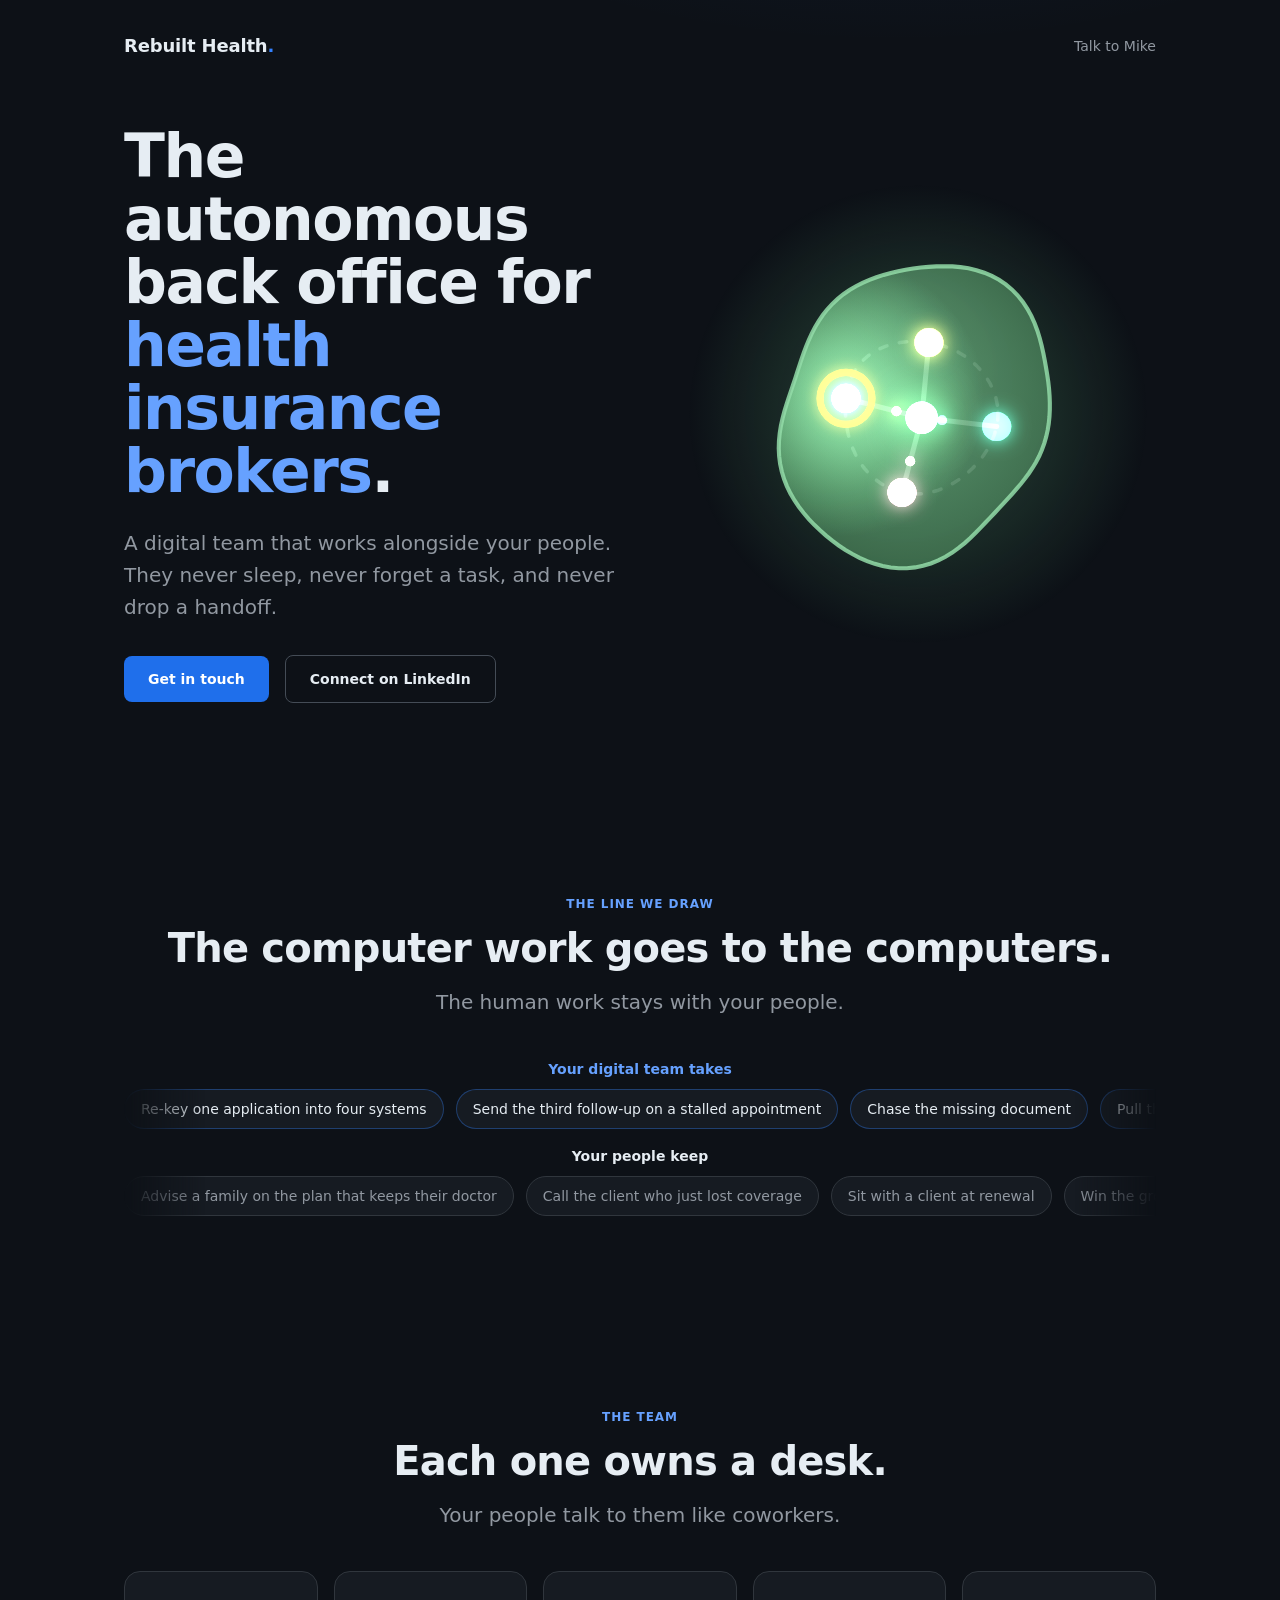
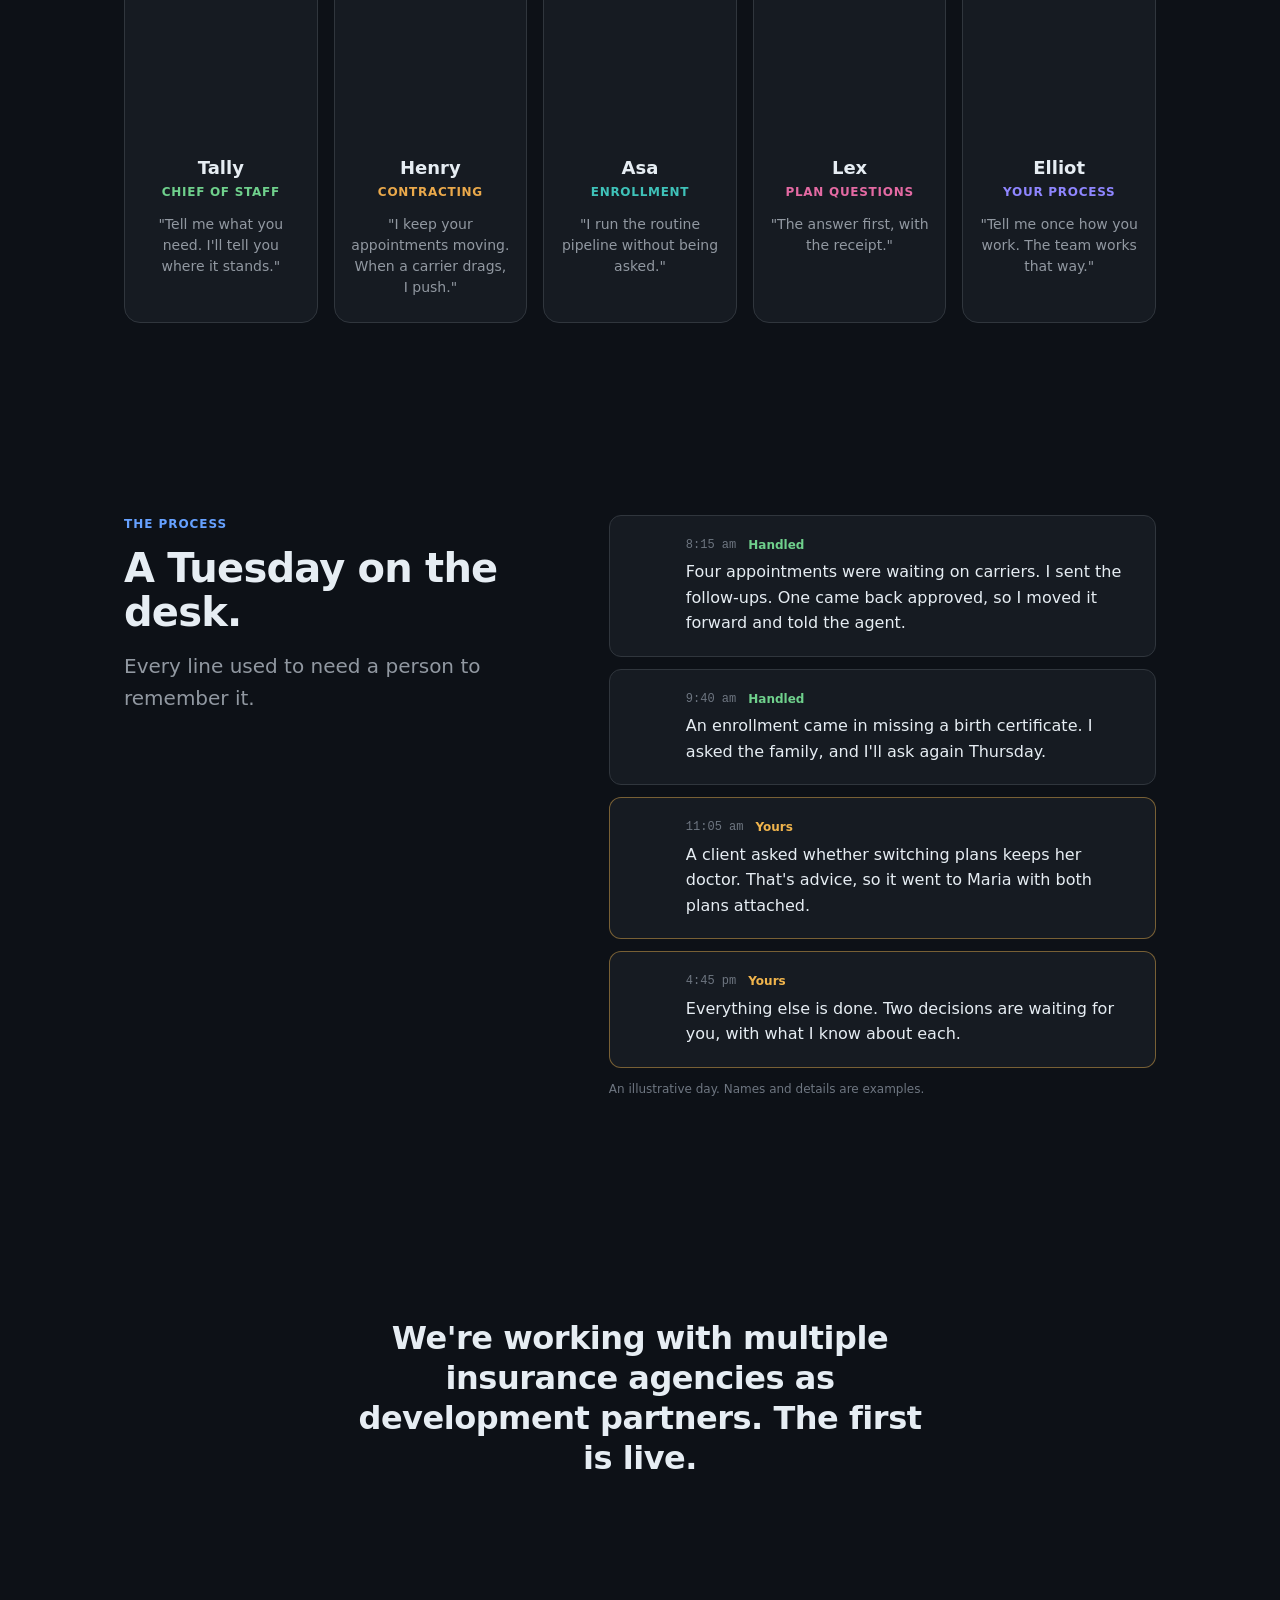
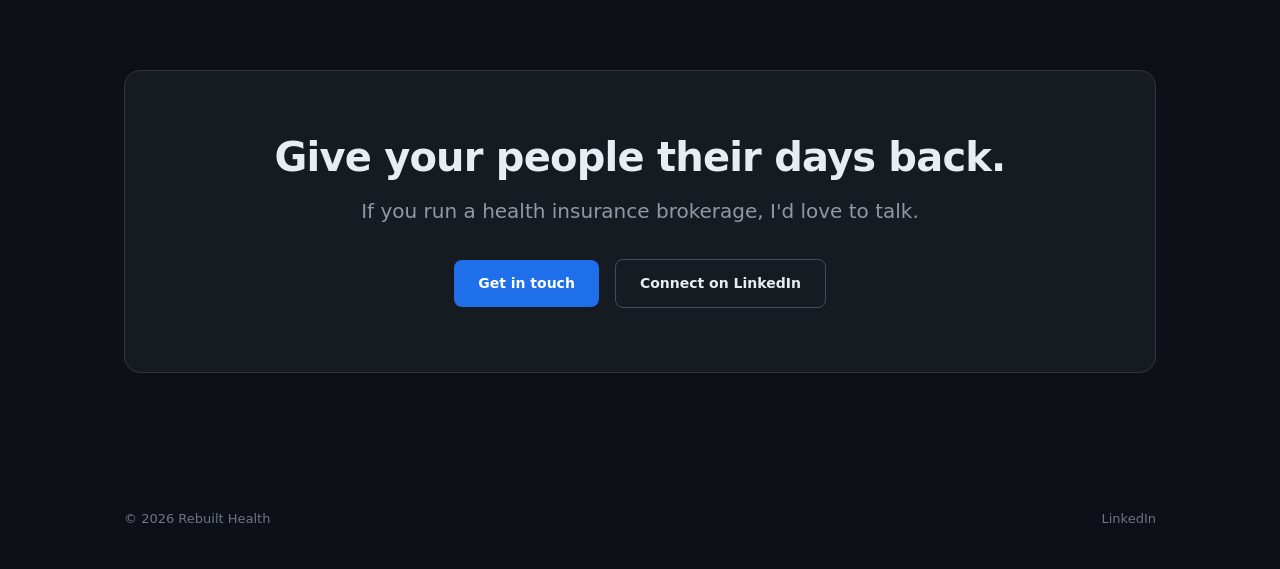
==== commit 73730306: "Remove founder section Co-Authored-By: Claude Opus 5.5 <noreply@anthropic.com>" ====
--- a/index.html
+++ b/index.html
@@ -157,8 +157,7 @@
     .log-note { font-size: var(--text-xs); color: var(--color-text-subtle); margin-top: var(--space-3); }
 
     /* Proof */
-    .proof { font-size: clamp(22px, 3.2vw, 32px); font-weight: 700; line-height: 1.25; letter-spacing: -0.015em; max-width: 26ch; margin: 0 auto var(--space-6); }
-    .founder { font-size: var(--text-md); color: var(--color-text-muted); max-width: 60ch; margin: 0 auto; }
+    .proof { font-size: clamp(22px, 3.2vw, 32px); font-weight: 700; line-height: 1.25; letter-spacing: -0.015em; max-width: 26ch; margin: 0 auto; }
 
     .final { background: var(--color-surface); border: 1px solid var(--color-border); border-radius: var(--radius-xl); padding: 64px var(--space-8); }
     .final .cta-row { justify-content: center; }
@@ -329,11 +328,6 @@
 
       <section class="center reveal">
         <p class="proof">We're working with multiple insurance agencies as development partners. The first is live.</p>
-        <p class="founder">
-          I'm Mike McBride. Fifteen years in healthcare operations and product, including a value-based care
-          platform used by 50+ health systems. My cofounder is a security-first technical architect with a
-          decade of production platform experience.
-        </p>
       </section>
 
       <section class="reveal">
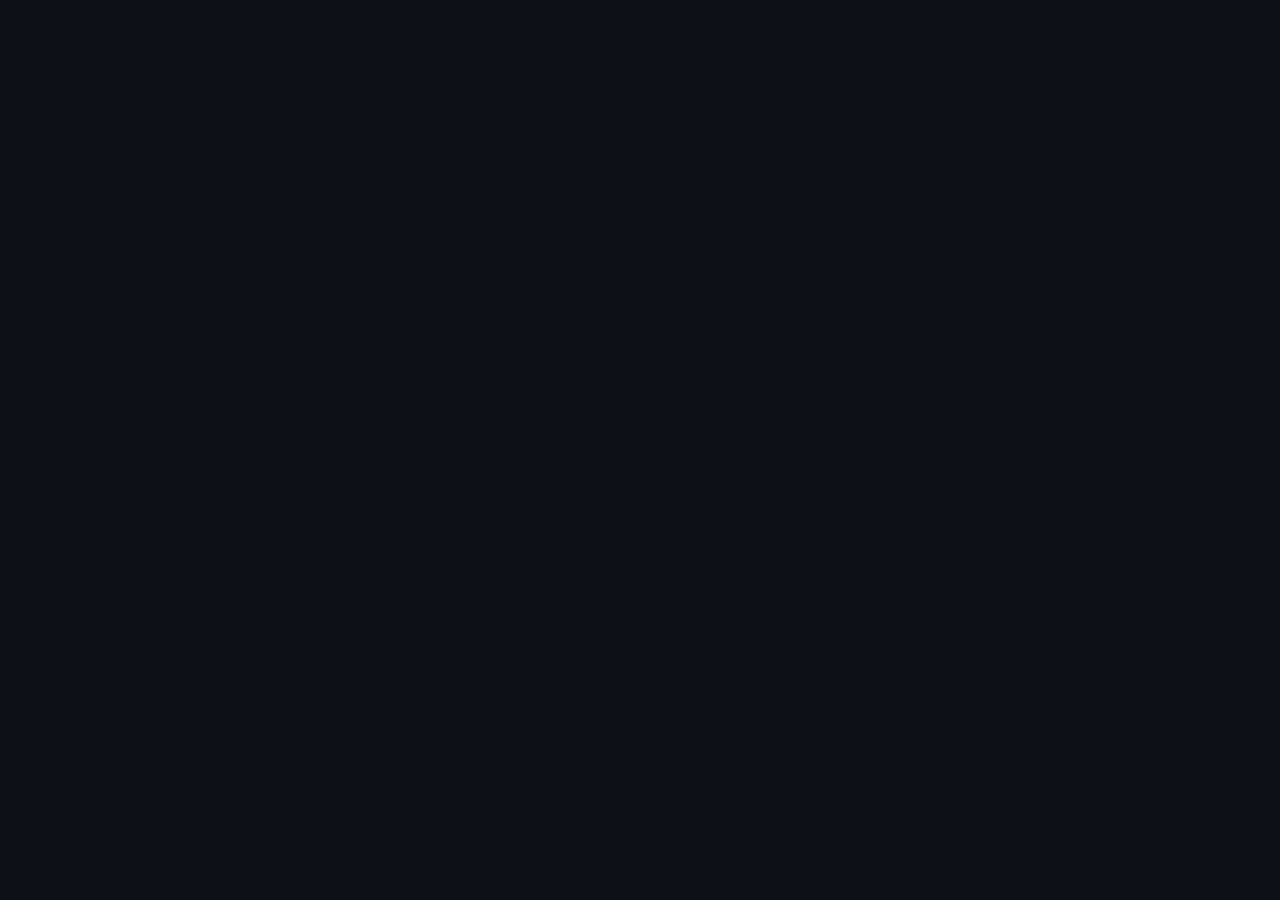
==== commit c87ef73c: "Replace landing page with the full Rebuilt Health site Static export of Belfiore/work-own-hero (home" ====
--- a/index.html
+++ b/index.html
@@ -1,364 +1 @@
-<!DOCTYPE html>
-<html lang="en" class="no-js">
-<head>
-  <meta charset="UTF-8" />
-  <meta name="viewport" content="width=device-width, initial-scale=1.0" />
-  <title>Rebuilt Health · The autonomous back office for health insurance brokers</title>
-  <meta name="description" content="Rebuilt Health is the autonomous back office for health insurance brokers. The computer work goes to the computers. The human work stays with the humans." />
-
-  <!-- Open Graph / social preview -->
-  <meta property="og:title" content="Rebuilt Health" />
-  <meta property="og:description" content="The autonomous back office for health insurance brokers." />
-  <meta property="og:type" content="website" />
-  <meta property="og:url" content="https://rebuilt.health" />
-  <meta property="og:image" content="https://rebuilt.health/og.png" />
-  <meta property="og:image:width" content="1200" />
-  <meta property="og:image:height" content="630" />
-
-  <!-- Twitter / X card -->
-  <meta name="twitter:card" content="summary_large_image" />
-  <meta name="twitter:title" content="Rebuilt Health" />
-  <meta name="twitter:description" content="The autonomous back office for health insurance brokers." />
-  <meta name="twitter:image" content="https://rebuilt.health/og.png" />
-
-  <script>document.documentElement.classList.remove('no-js'); document.documentElement.classList.add('js');</script>
-  <style>
-    /*
-     * Token values mirrored from @rebuilt/ui (dark theme), inlined so the site
-     * stays a zero-build deploy. Employee colors come from the living-marks
-     * palette; marks.js reads --bg, --need and one var per employee.
-     */
-    :root {
-      --color-bg: #0d1117;
-      --color-surface: #161b22;
-      --color-surface-raised: #1c2128;
-      --color-text: #e6edf3;
-      --color-text-muted: #9198a1;
-      --color-text-subtle: #6e7681;
-      --color-border: #30363d;
-      --color-border-strong: #444c56;
-      --color-accent-300: #66a1ff;
-      --color-accent-400: #3381ff;
-      --color-accent-500: #1f6feb;
-      --color-text-on-brand: #ffffff;
-
-      --bg: var(--color-bg);
-      --need: #f0b44c;
-      --tally: #6fd08c;
-      --henry: #eaa94b;
-      --asa: #3fc2b9;
-      --lex: #e46aa3;
-      --elliot: #8f86ff;
-
-      --font-sans: "Inter Variable", "Inter", -apple-system, BlinkMacSystemFont, "SF Pro Text", "Segoe UI", system-ui, sans-serif;
-      --font-mono: ui-monospace, "SF Mono", Menlo, Consolas, monospace;
-
-      --text-xs: 12px; --text-sm: 14px; --text-md: 16px; --text-lg: 18px;
-      --space-1: 4px; --space-2: 8px; --space-3: 12px; --space-4: 16px;
-      --space-5: 20px; --space-6: 24px; --space-8: 32px; --space-10: 40px;
-      --radius-md: 8px; --radius-lg: 12px; --radius-xl: 16px;
-      --ease: cubic-bezier(0.4, 0, 0.2, 1);
-      --dur: 200ms; --dur-slow: 600ms;
-    }
-
-    * { box-sizing: border-box; margin: 0; padding: 0; }
-    html { -webkit-font-smoothing: antialiased; }
-
-    body {
-      font-family: var(--font-sans);
-      background: var(--color-bg);
-      color: var(--color-text);
-      line-height: 1.6;
-      overflow-x: hidden;
-      background-image: radial-gradient(1000px 600px at 70% -10%, rgba(31, 111, 235, 0.16), transparent 70%); /* token-bypass: accent-500 glow */
-      background-repeat: no-repeat;
-    }
-
-    .wrap { width: 100%; max-width: 1080px; margin: 0 auto; padding: 0 var(--space-6); }
-
-    header { display: flex; align-items: center; justify-content: space-between; padding: var(--space-8) 0; }
-    .mark { font-weight: 700; font-size: var(--text-lg); letter-spacing: -0.01em; }
-    .mark .dot { color: var(--color-accent-400); }
-    .nav-link { color: var(--color-text-muted); text-decoration: none; font-size: var(--text-sm); font-weight: 500; }
-    .nav-link:hover { color: var(--color-text); }
-
-    h1 { font-size: clamp(36px, 6vw, 60px); line-height: 1.05; letter-spacing: -0.025em; font-weight: 700; margin-bottom: var(--space-6); }
-    h1 .accent { color: var(--color-accent-300); }
-    h2 { font-size: clamp(28px, 4vw, 40px); line-height: 1.1; letter-spacing: -0.02em; font-weight: 700; margin-bottom: var(--space-4); }
-    .lede { font-size: clamp(17px, 2.2vw, 20px); color: var(--color-text-muted); max-width: 46ch; margin-bottom: var(--space-8); }
-    .eyebrow { font-size: var(--text-xs); font-weight: 600; letter-spacing: 0.08em; text-transform: uppercase; color: var(--color-accent-300); margin-bottom: var(--space-3); }
-
-    /* Hero */
-    .hero { display: grid; grid-template-columns: 1.1fr 1fr; gap: var(--space-8); align-items: center; padding: var(--space-8) 0 96px; }
-    .hero-mark { position: relative; width: 100%; max-width: 460px; justify-self: center; }
-    .hero-mark canvas { width: 100%; aspect-ratio: 1; display: block; }
-
-    .cta-row { display: flex; flex-wrap: wrap; gap: var(--space-4); align-items: center; }
-    .btn {
-      display: inline-flex; align-items: center; gap: var(--space-2);
-      background: var(--color-accent-500); color: var(--color-text-on-brand);
-      text-decoration: none; font-weight: 600; font-size: var(--text-sm);
-      padding: var(--space-3) var(--space-6); border-radius: var(--radius-md);
-      transition: background var(--dur) var(--ease), transform var(--dur) var(--ease);
-    }
-    .btn:hover { background: var(--color-accent-400); transform: translateY(-1px); }
-    .btn-secondary { background: transparent; border: 1px solid var(--color-border-strong); color: var(--color-text); }
-    .btn-secondary:hover { background: var(--color-surface-raised); border-color: var(--color-accent-400); }
-
-    section { padding: 96px 0; }
-    .center { text-align: center; }
-    .center .lede { margin-left: auto; margin-right: auto; }
-
-    /* The line: two conveyor belts of work */
-    .belts { display: grid; gap: var(--space-4); margin-top: var(--space-10); }
-    .belts > div { min-width: 0; }
-    .belt-label { font-size: var(--text-sm); font-weight: 600; margin-bottom: var(--space-2); }
-    .belt-label.computer { color: var(--color-accent-300); }
-    .belt { overflow: hidden; mask-image: linear-gradient(90deg, transparent, #000 8%, #000 92%, transparent); -webkit-mask-image: linear-gradient(90deg, transparent, #000 8%, #000 92%, transparent); /* token-bypass: mask alpha */ }
-    .belt-track { display: flex; gap: var(--space-3); width: max-content; animation: slide 48s linear infinite; }
-    .belt.human .belt-track { animation-duration: 64s; animation-direction: reverse; }
-    .chip {
-      font-size: var(--text-sm); white-space: nowrap;
-      padding: var(--space-2) var(--space-4); border-radius: 999px;
-      background: var(--color-surface); border: 1px solid var(--color-border); color: var(--color-text-muted);
-    }
-    .belt.computer .chip { border-color: rgba(51, 129, 255, 0.35); color: var(--color-text); } /* token-bypass: accent-400 at 35% */
-    @keyframes slide { to { transform: translateX(-50%); } }
-
-    /* Team */
-    .team { display: grid; grid-template-columns: repeat(5, 1fr); gap: var(--space-4); margin-top: var(--space-10); }
-    .member {
-      background: var(--color-surface); border: 1px solid var(--color-border); border-radius: var(--radius-xl);
-      padding: var(--space-5) var(--space-4) var(--space-6); text-align: center;
-      transition: border-color var(--dur) var(--ease), transform var(--dur) var(--ease);
-    }
-    .member:hover { border-color: var(--color-border-strong); transform: translateY(-3px); }
-    .member canvas { width: 100%; max-width: 150px; aspect-ratio: 1; display: block; margin: 0 auto var(--space-3); }
-    .member-name { font-weight: 700; font-size: var(--text-lg); }
-    .member-desk { font-size: var(--text-xs); font-weight: 600; letter-spacing: 0.06em; text-transform: uppercase; margin-bottom: var(--space-3); }
-    .member-line { font-size: var(--text-sm); color: var(--color-text-muted); line-height: 1.5; }
-
-    /* The day */
-    .day { display: grid; grid-template-columns: 1fr 1.3fr; gap: 64px; align-items: start; }
-    .day-mark { position: sticky; top: 64px; }
-    .day-mark canvas { width: 100%; max-width: 380px; aspect-ratio: 1; display: block; }
-    .log-row {
-      display: grid; grid-template-columns: 40px 1fr; gap: var(--space-4); align-items: start;
-      padding: var(--space-5); margin-bottom: var(--space-3);
-      background: var(--color-surface); border: 1px solid var(--color-border); border-radius: var(--radius-lg);
-    }
-    .log-row.yours { border-color: rgba(240, 180, 76, 0.45); } /* token-bypass: need at 45% */
-    .log-row canvas { width: 40px; height: 40px; display: block; }
-    .log-meta { display: flex; gap: var(--space-3); align-items: center; margin-bottom: var(--space-1); }
-    .log-time { font-family: var(--font-mono); font-size: var(--text-xs); color: var(--color-text-subtle); }
-    .tag { font-size: var(--text-xs); font-weight: 600; color: var(--tally); }
-    .yours .tag { color: var(--need); }
-    .log-text { font-size: var(--text-md); }
-    .log-note { font-size: var(--text-xs); color: var(--color-text-subtle); margin-top: var(--space-3); }
-
-    /* Proof */
-    .proof { font-size: clamp(22px, 3.2vw, 32px); font-weight: 700; line-height: 1.25; letter-spacing: -0.015em; max-width: 26ch; margin: 0 auto; }
-
-    .final { background: var(--color-surface); border: 1px solid var(--color-border); border-radius: var(--radius-xl); padding: 64px var(--space-8); }
-    .final .cta-row { justify-content: center; }
-
-    footer { padding: var(--space-10) 0; color: var(--color-text-subtle); font-size: 13px; display: flex; justify-content: space-between; flex-wrap: wrap; gap: var(--space-3); }
-    footer a { color: var(--color-text-subtle); text-decoration: none; }
-    footer a:hover { color: var(--color-text-muted); }
-
-    /* Scroll reveal: only when JS runs, never for reduced motion */
-    .js .reveal { opacity: 0; transform: translateY(16px); transition: opacity var(--dur-slow) var(--ease), transform var(--dur-slow) var(--ease); }
-    .js .reveal.in { opacity: 1; transform: none; }
-
-    @media (max-width: 900px) {
-      .team { grid-template-columns: repeat(3, 1fr); }
-      .day { grid-template-columns: 1fr; gap: var(--space-8); }
-      .day-mark { position: static; }
-      .day-mark canvas { max-width: 240px; margin: 0 auto; }
-    }
-    @media (max-width: 640px) {
-      .wrap { padding: 0 var(--space-4); }
-      .hero { grid-template-columns: 1fr; padding-bottom: 64px; }
-      .hero-mark { order: -1; max-width: 280px; }
-      section { padding: 64px 0; }
-      .team { grid-template-columns: repeat(2, 1fr); }
-      .final { padding: var(--space-10) var(--space-5); }
-    }
-    @media (prefers-reduced-motion: reduce) {
-      .belt-track { animation: none; flex-wrap: wrap; width: auto; }
-      .belt-track .dup { display: none; }
-      .js .reveal { opacity: 1; transform: none; transition: none; }
-      .btn, .member { transition: none; }
-      .btn:hover, .member:hover { transform: none; }
-    }
-  </style>
-</head>
-<body>
-  <div class="wrap">
-    <header>
-      <span class="mark">Rebuilt Health<span class="dot">.</span></span>
-      <a class="nav-link" href="https://www.linkedin.com/in/mikemcbridelinkedin/" target="_blank" rel="noopener">Talk to Mike</a>
-    </header>
-
-    <main>
-      <div class="hero">
-        <div>
-          <h1>The autonomous back office for <span class="accent">health insurance brokers</span>.</h1>
-          <p class="lede">A digital team that works alongside your people. They never sleep, never forget a task, and never drop a handoff.</p>
-          <div class="cta-row">
-            <a class="btn" href="mailto:mikemcbride15@gmail.com">Get in touch</a>
-            <a class="btn btn-secondary" href="https://www.linkedin.com/in/mikemcbridelinkedin/" target="_blank" rel="noopener">Connect on LinkedIn</a>
-          </div>
-        </div>
-        <div class="hero-mark" aria-hidden="true">
-          <canvas data-who="tally" data-state="working" data-team="henry:working,asa:working,lex:working,elliot:need"></canvas>
-        </div>
-      </div>
-
-      <section class="center reveal">
-        <p class="eyebrow">The line we draw</p>
-        <h2>The computer work goes to the computers.</h2>
-        <p class="lede">The human work stays with your people.</p>
-        <div class="belts" aria-label="Examples of computer work and human work">
-          <div>
-            <div class="belt-label computer">Your digital team takes</div>
-            <div class="belt computer"><div class="belt-track">
-              <span class="chip">Re-key one application into four systems</span>
-              <span class="chip">Send the third follow-up on a stalled appointment</span>
-              <span class="chip">Chase the missing document</span>
-              <span class="chip">Pull the ID card from the carrier portal</span>
-              <span class="chip">Route the appointment to the right agent</span>
-              <span class="chip">Text everyone who didn't book</span>
-              <span class="chip dup" aria-hidden="true">Re-key one application into four systems</span>
-              <span class="chip dup" aria-hidden="true">Send the third follow-up on a stalled appointment</span>
-              <span class="chip dup" aria-hidden="true">Chase the missing document</span>
-              <span class="chip dup" aria-hidden="true">Pull the ID card from the carrier portal</span>
-              <span class="chip dup" aria-hidden="true">Route the appointment to the right agent</span>
-              <span class="chip dup" aria-hidden="true">Text everyone who didn't book</span>
-            </div></div>
-          </div>
-          <div>
-            <div class="belt-label">Your people keep</div>
-            <div class="belt human"><div class="belt-track">
-              <span class="chip">Advise a family on the plan that keeps their doctor</span>
-              <span class="chip">Call the client who just lost coverage</span>
-              <span class="chip">Sit with a client at renewal</span>
-              <span class="chip">Win the group</span>
-              <span class="chip dup" aria-hidden="true">Advise a family on the plan that keeps their doctor</span>
-              <span class="chip dup" aria-hidden="true">Call the client who just lost coverage</span>
-              <span class="chip dup" aria-hidden="true">Sit with a client at renewal</span>
-              <span class="chip dup" aria-hidden="true">Win the group</span>
-            </div></div>
-          </div>
-        </div>
-      </section>
-
-      <!-- ROSTER: confirm with Mike before shipping -->
-      <section class="center reveal">
-        <p class="eyebrow">The team</p>
-        <h2>Each one owns a desk.</h2>
-        <p class="lede">Your people talk to them like coworkers.</p>
-        <div class="team">
-          <div class="member">
-            <canvas data-who="tally" data-state="working" data-team="henry:working,asa:working,lex:working,elliot:idle" aria-hidden="true"></canvas>
-            <div class="member-name">Tally</div>
-            <div class="member-desk" style="color: var(--tally)">Chief of staff</div>
-            <p class="member-line">"Tell me what you need. I'll tell you where it stands."</p>
-          </div>
-          <div class="member">
-            <canvas data-who="henry" data-state="working" aria-hidden="true"></canvas>
-            <div class="member-name">Henry</div>
-            <div class="member-desk" style="color: var(--henry)">Contracting</div>
-            <p class="member-line">"I keep your appointments moving. When a carrier drags, I push."</p>
-          </div>
-          <div class="member">
-            <canvas data-who="asa" data-state="working" aria-hidden="true"></canvas>
-            <div class="member-name">Asa</div>
-            <div class="member-desk" style="color: var(--asa)">Enrollment</div>
-            <p class="member-line">"I run the routine pipeline without being asked."</p>
-          </div>
-          <div class="member">
-            <canvas data-who="lex" data-state="working" aria-hidden="true"></canvas>
-            <div class="member-name">Lex</div>
-            <div class="member-desk" style="color: var(--lex)">Plan questions</div>
-            <p class="member-line">"The answer first, with the receipt."</p>
-          </div>
-          <div class="member">
-            <canvas data-who="elliot" data-state="working" aria-hidden="true"></canvas>
-            <div class="member-name">Elliot</div>
-            <div class="member-desk" style="color: var(--elliot)">Your process</div>
-            <p class="member-line">"Tell me once how you work. The team works that way."</p>
-          </div>
-        </div>
-      </section>
-
-      <section class="reveal">
-        <div class="day">
-          <div class="day-mark">
-            <p class="eyebrow">The process</p>
-            <h2>A Tuesday on the desk.</h2>
-            <p class="lede">Every line used to need a person to remember it.</p>
-            <canvas data-who="henry" data-state="working" aria-hidden="true"></canvas>
-          </div>
-          <div>
-            <div class="log-row reveal">
-              <canvas data-who="henry" data-state="working" aria-hidden="true"></canvas>
-              <div><div class="log-meta"><span class="log-time">8:15 am</span><span class="tag">Handled</span></div>
-              <p class="log-text">Four appointments were waiting on carriers. I sent the follow-ups. One came back approved, so I moved it forward and told the agent.</p></div>
-            </div>
-            <div class="log-row reveal">
-              <canvas data-who="asa" data-state="working" aria-hidden="true"></canvas>
-              <div><div class="log-meta"><span class="log-time">9:40 am</span><span class="tag">Handled</span></div>
-              <p class="log-text">An enrollment came in missing a birth certificate. I asked the family, and I'll ask again Thursday.</p></div>
-            </div>
-            <div class="log-row yours reveal">
-              <canvas data-who="lex" data-state="need" aria-hidden="true"></canvas>
-              <div><div class="log-meta"><span class="log-time">11:05 am</span><span class="tag">Yours</span></div>
-              <p class="log-text">A client asked whether switching plans keeps her doctor. That's advice, so it went to Maria with both plans attached.</p></div>
-            </div>
-            <div class="log-row yours reveal">
-              <canvas data-who="tally" data-state="need" data-team="henry:idle,asa:idle,lex:need" aria-hidden="true"></canvas>
-              <div><div class="log-meta"><span class="log-time">4:45 pm</span><span class="tag">Yours</span></div>
-              <p class="log-text">Everything else is done. Two decisions are waiting for you, with what I know about each.</p></div>
-            </div>
-            <p class="log-note">An illustrative day. Names and details are examples.</p>
-          </div>
-        </div>
-      </section>
-
-      <section class="center reveal">
-        <p class="proof">We're working with multiple insurance agencies as development partners. The first is live.</p>
-      </section>
-
-      <section class="reveal">
-        <div class="final center">
-          <h2>Give your people their days back.</h2>
-          <p class="lede">If you run a health insurance brokerage, I'd love to talk.</p>
-          <div class="cta-row">
-            <a class="btn" href="mailto:mikemcbride15@gmail.com">Get in touch</a>
-            <a class="btn btn-secondary" href="https://www.linkedin.com/in/mikemcbridelinkedin/" target="_blank" rel="noopener">Connect on LinkedIn</a>
-          </div>
-        </div>
-      </section>
-    </main>
-
-    <footer>
-      <span>&copy; 2026 Rebuilt Health</span>
-      <a href="https://www.linkedin.com/in/mikemcbridelinkedin/" target="_blank" rel="noopener">LinkedIn</a>
-    </footer>
-  </div>
-
-  <script src="marks.js"></script>
-  <script>
-    LivingMarks.mountAll();
-    (function () {
-      var els = document.querySelectorAll('.reveal');
-      if (!('IntersectionObserver' in window)) { els.forEach(function (e) { e.classList.add('in'); }); return; }
-      var io = new IntersectionObserver(function (es) {
-        es.forEach(function (e) { if (e.isIntersecting) { e.target.classList.add('in'); io.unobserve(e.target); } });
-      }, { rootMargin: '0px 0px -10% 0px' });
-      els.forEach(function (e) { io.observe(e); });
-    })();
-  </script>
-</body>
-</html>
+<!DOCTYPE html><html lang="en"><head><meta charSet="utf-8"/><meta name="viewport" content="width=device-width, initial-scale=1"/><link rel="stylesheet" href="/assets/styles-I5KdasKL.css" data-precedence="default"/><title>Rebuilt Health — Autonomous back office for brokers</title><meta name="author" content="Rebuilt Health"/><meta property="og:type" content="website"/><meta name="description" content="Rebuilt Health builds digital employees that own back-office work for health insurance brokerages — contracting, licensing, compliance, enrollment, quoting."/><meta property="og:title" content="Rebuilt Health — Autonomous back office for brokers"/><meta property="og:description" content="Digital employees that own back-office work for health insurance brokerages."/><link rel="modulepreload" href="/assets/index-BDF3rsBt.js"/><link rel="modulepreload" href="/assets/routes-B4VOr7xz.js"/><link rel="modulepreload" href="/assets/HeroWaveBackground-3UgEFyEW.js"/><link rel="modulepreload" href="/assets/signal-C4cOnlpb.js"/><meta property="og:url" content="https://rebuilt.health"/><meta property="og:image" content="https://rebuilt.health/og.png"/><meta property="og:image:width" content="1200"/><meta property="og:image:height" content="630"/><meta name="twitter:card" content="summary_large_image"/></head><body><!--$--><div id="top" class="min-h-screen bg-background text-foreground"><header class="sticky top-0 z-50 border-b border-[var(--border)] bg-[color-mix(in_oklab,var(--background)_85%,transparent)] backdrop-blur-md"><div class="mx-auto flex h-16 w-full max-w-[1280px] items-center justify-between px-6 md:px-10"><a aria-label="Rebuilt Health home" class="text-[17px] active" href="/" data-status="active" aria-current="page"><span class="font-semibold tracking-tight ">Rebuilt Health<span style="color:var(--accent)">.</span></span></a><nav class="hidden items-center gap-8 md:flex"><a class="text-sm text-[var(--muted-foreground)] transition-colors hover:text-foreground active" href="/#how-it-works" data-status="active" aria-current="page">How it works</a><a class="text-sm text-[var(--muted-foreground)] transition-colors hover:text-foreground active" href="/#employees" data-status="active" aria-current="page">Employees</a><a class="text-sm text-[var(--muted-foreground)] transition-colors hover:text-foreground active" href="/#proof" data-status="active" aria-current="page">Proof</a><a href="/contact" class="text-sm text-[var(--muted-foreground)] transition-colors hover:text-foreground">Contact</a><a href="/contact" class="inline-flex items-center justify-center gap-2 rounded-lg px-4 py-2.5 text-sm font-medium transition-colors focus-visible:outline-none focus-visible:ring-2 focus-visible:ring-[var(--accent)] focus-visible:ring-offset-2 focus-visible:ring-offset-[var(--background)] border border-[var(--border)] text-foreground hover:border-[var(--border-strong)] hover:bg-[var(--surface)] !px-3.5 !py-2 text-[13px]">Get in touch <svg xmlns="http://www.w3.org/2000/svg" width="14" height="14" viewBox="0 0 24 24" fill="none" stroke="currentColor" stroke-width="2" stroke-linecap="round" stroke-linejoin="round" class="lucide lucide-arrow-right" aria-hidden="true"><path d="M5 12h14"></path><path d="m12 5 7 7-7 7"></path></svg></a></nav><button aria-label="Toggle menu" aria-expanded="false" class="rounded-md p-2 text-[var(--muted-foreground)] hover:text-foreground md:hidden"><svg xmlns="http://www.w3.org/2000/svg" width="20" height="20" viewBox="0 0 24 24" fill="none" stroke="currentColor" stroke-width="2" stroke-linecap="round" stroke-linejoin="round" class="lucide lucide-menu" aria-hidden="true"><path d="M4 5h16"></path><path d="M4 12h16"></path><path d="M4 19h16"></path></svg></button></div></header><main><section class="relative overflow-hidden"><div aria-hidden="true" class="pointer-events-none absolute inset-0 overflow-hidden"><div class="absolute inset-0" style="background:linear-gradient(180deg, color-mix(in oklab, var(--background) 82%, #0a2a66) 0%, var(--background) 85%)"></div><div class="absolute inset-0" style="background:radial-gradient(ellipse 55% 50% at 78% 42%, color-mix(in oklab, var(--accent-strong) 16%, transparent) 0%, transparent 70%), radial-gradient(ellipse 40% 35% at 70% 75%, color-mix(in oklab, var(--accent-strong) 9%, transparent) 0%, transparent 70%)"></div><canvas class="absolute inset-0 h-full w-full transition-opacity duration-[1600ms] ease-out" style="opacity:0"></canvas></div><div class="relative mx-auto w-full max-w-[1280px] px-6 pb-24 pt-20 md:px-10 md:pb-32 md:pt-28"><div class="grid grid-cols-1 items-center gap-14 lg:grid-cols-[1.05fr_1fr] lg:gap-12 xl:gap-20"><div class="text-left"><div class="mb-6 inline-flex items-center gap-2 rounded-full border border-[var(--border)] bg-[color-mix(in_oklab,var(--surface)_70%,transparent)] px-3 py-1 text-xs text-[var(--muted-foreground)] backdrop-blur"><span class="h-1.5 w-1.5 rounded-full" style="background:var(--accent)"></span>Digital employees for health insurance brokerages</div><h1 class="text-balance font-bold leading-[1.04] tracking-tight" style="font-size:clamp(38px, 5.6vw, 68px);letter-spacing:-0.022em">The autonomous back office for<!-- --> <span style="color:var(--accent-mid)">health insurance brokers</span>.</h1><p class="mt-7 max-w-xl text-[17px] leading-[1.7] text-[var(--muted-foreground)] md:text-[18px]">Digital employees that own back-office work from request to done — contracting, licensing, compliance, enrollment, quoting, and document questions — so your team can focus on clients, not paperwork.</p><div class="mt-9 flex flex-wrap items-center gap-3"><a href="/contact" class="inline-flex items-center justify-center gap-2 rounded-lg px-4 py-2.5 text-sm font-medium transition-colors focus-visible:outline-none focus-visible:ring-2 focus-visible:ring-[var(--accent)] focus-visible:ring-offset-2 focus-visible:ring-offset-[var(--background)] bg-[var(--accent-strong)] text-white hover:bg-[var(--accent)] shadow-[0_8px_24px_-12px_rgba(31,111,235,0.6)] ">Get in touch <svg xmlns="http://www.w3.org/2000/svg" width="16" height="16" viewBox="0 0 24 24" fill="none" stroke="currentColor" stroke-width="2" stroke-linecap="round" stroke-linejoin="round" class="lucide lucide-arrow-right" aria-hidden="true"><path d="M5 12h14"></path><path d="m12 5 7 7-7 7"></path></svg></a><a href="#how-it-works" class="inline-flex items-center justify-center gap-2 rounded-lg px-4 py-2.5 text-sm font-medium transition-colors focus-visible:outline-none focus-visible:ring-2 focus-visible:ring-[var(--accent)] focus-visible:ring-offset-2 focus-visible:ring-offset-[var(--background)] border border-[var(--border)] text-foreground hover:border-[var(--border-strong)] hover:bg-[var(--surface)] ">See how it works</a></div><div class="mt-10 flex flex-wrap items-center gap-x-6 gap-y-3 border-t border-[var(--border)] pt-6 text-xs text-[var(--subtle)]"><span class="inline-flex items-center gap-1.5"><svg xmlns="http://www.w3.org/2000/svg" width="13" height="13" viewBox="0 0 24 24" fill="none" stroke="currentColor" stroke-width="2" stroke-linecap="round" stroke-linejoin="round" class="lucide lucide-shield-check text-[var(--accent-mid)]" aria-hidden="true"><path d="M20 13c0 5-3.5 7.5-7.66 8.95a1 1 0 0 1-.67-.01C7.5 20.5 4 18 4 13V6a1 1 0 0 1 1-1c2 0 4.5-1.2 6.24-2.72a1.17 1.17 0 0 1 1.52 0C14.51 3.81 17 5 19 5a1 1 0 0 1 1 1z"></path><path d="m9 12 2 2 4-4"></path></svg> Source-backed answers</span><span class="inline-flex items-center gap-1.5"><svg xmlns="http://www.w3.org/2000/svg" width="13" height="13" viewBox="0 0 24 24" fill="none" stroke="currentColor" stroke-width="2" stroke-linecap="round" stroke-linejoin="round" class="lucide lucide-history text-[var(--accent-mid)]" aria-hidden="true"><path d="M3 12a9 9 0 1 0 9-9 9.75 9.75 0 0 0-6.74 2.74L3 8"></path><path d="M3 3v5h5"></path><path d="M12 7v5l4 2"></path></svg> Full audit trail</span><span class="inline-flex items-center gap-1.5"><svg xmlns="http://www.w3.org/2000/svg" width="13" height="13" viewBox="0 0 24 24" fill="none" stroke="currentColor" stroke-width="2" stroke-linecap="round" stroke-linejoin="round" class="lucide lucide-user-check text-[var(--accent-mid)]" aria-hidden="true"><path d="m16 11 2 2 4-4"></path><path d="M16 21v-2a4 4 0 0 0-4-4H6a4 4 0 0 0-4 4v2"></path><circle cx="9" cy="7" r="4"></circle></svg> Human-in-the-loop</span></div></div><div class="relative"><div role="img" aria-label="Illustrative example: a broker asks Rebuilt to get a new agent appointed with a carrier. Tally routes the request to Henry, who prepares the appointment packet for the broker&#x27;s review." class="relative mx-auto h-[650px] w-full max-w-[560px] select-none opacity-0 transition-opacity duration-700 sm:h-[548px]"><canvas aria-hidden="true" class="pointer-events-none absolute z-30" style="left:-24px;top:-24px;width:calc(100% + 48px);height:calc(100% + 48px)"></canvas><div class="absolute left-0 top-0 w-[92%] sm:w-[min(288px,58%)]"><div data-k="req" class="relative z-20 rounded-[14px] border border-white/[0.07] bg-[color-mix(in_oklab,var(--surface)_84%,transparent)] p-4 shadow-[0_28px_60px_-30px_rgba(0,0,0,0.9),inset_0_1px_0_rgba(255,255,255,0.04)] backdrop-blur-xl"><div aria-hidden="true" class="pointer-events-none absolute inset-x-5 top-0 h-px bg-gradient-to-r from-transparent via-white/20 to-transparent"></div><div class="flex items-center gap-2.5"><span class="flex h-7 w-7 shrink-0 items-center justify-center rounded-full bg-[linear-gradient(145deg,#3b434f,#22282f)] text-[10px] font-semibold tracking-wide text-[#c9d1d9] shadow-[inset_0_0_0_1px_rgba(255,255,255,0.08)]">DO</span><div class="min-w-0 flex-1 leading-tight"><div class="truncate text-[12.5px] font-medium text-foreground">Dana Ortiz</div><div class="truncate text-[11px] text-[var(--subtle)]">Ortiz Benefits Group</div></div></div><div class="mt-3"><p class="text-[14px] leading-[1.55] text-foreground">Can you get our<!-- --> <span data-k="ph0" style="background-image:linear-gradient(color-mix(in oklab, var(--accent) 24%, transparent), color-mix(in oklab, var(--accent) 24%, transparent));background-repeat:no-repeat;background-size:0% 100%;border-radius:3px;box-decoration-break:clone;-webkit-box-decoration-break:clone;padding:0 1px;margin:0 -1px">new agent</span> <span data-k="ph1" style="background-image:linear-gradient(color-mix(in oklab, var(--accent) 24%, transparent), color-mix(in oklab, var(--accent) 24%, transparent));background-repeat:no-repeat;background-size:0% 100%;border-radius:3px;box-decoration-break:clone;-webkit-box-decoration-break:clone;padding:0 1px;margin:0 -1px">appointed</span> <!-- -->with the<!-- --> <span data-k="ph2" style="background-image:linear-gradient(color-mix(in oklab, var(--accent) 24%, transparent), color-mix(in oklab, var(--accent) 24%, transparent));background-repeat:no-repeat;background-size:0% 100%;border-radius:3px;box-decoration-break:clone;-webkit-box-decoration-break:clone;padding:0 1px;margin:0 -1px">carrier</span>?</p></div><div data-k="att" class="mt-3 flex items-center gap-2 rounded-lg border border-white/[0.06] bg-white/[0.02] px-2.5 py-1.5"><svg viewBox="0 0 16 16" aria-hidden="true" class="h-3.5 w-3.5 shrink-0 text-[var(--subtle)]" fill="none" stroke="currentColor" stroke-width="1.2" stroke-linecap="round"><path d="m10.6 5.4-4.3 4.3a1.4 1.4 0 0 0 2 2l4.6-4.6a2.8 2.8 0 0 0-4-4L4.2 7.8a4.2 4.2 0 0 0 6 6l3.6-3.6"></path></svg><span class="truncate font-mono text-[10.5px] text-[var(--muted-foreground)]">maya-chen-license.pdf</span><span class="ml-auto shrink-0 font-mono text-[10px] text-[var(--subtle)]">2 pp</span></div></div><div data-k="tally" class="relative z-10 mx-3 -mt-3 rounded-b-[12px] border border-t-0 border-white/[0.06] bg-[color-mix(in_oklab,var(--surface-raised)_82%,transparent)] px-3 pb-2.5 pt-[20px] backdrop-blur-xl"><div class="flex items-center gap-2"><span data-k="tallySigil" class="relative flex h-[22px] w-[22px] shrink-0 items-center justify-center rounded-[6px] bg-[color-mix(in_oklab,var(--accent-strong)_20%,var(--surface))] shadow-[inset_0_0_0_1px_color-mix(in_oklab,var(--accent)_34%,transparent),inset_0_1px_0_rgba(255,255,255,0.08)]"><svg viewBox="0 0 16 16" class="h-[13px] w-[13px] text-[var(--accent-soft)]" fill="none" stroke="currentColor" stroke-width="1.25" stroke-linecap="round" stroke-linejoin="round"><path d="M2.5 3.5 7 8M2.5 12.5 7 8M2.5 8H7"></path><circle cx="10.5" cy="8" r="2.5"></circle></svg><span data-k="tallyRing" aria-hidden="true" class="absolute -inset-[4px] rounded-[9px] border border-[color-mix(in_oklab,var(--accent-mid)_70%,transparent)] opacity-0"></span></span><span class="text-[11.5px] font-medium text-foreground">Tally</span><span class="min-w-0 truncate text-[11px] text-[var(--muted-foreground)]">Assigned to <span class="text-[var(--accent-soft)]">Henry</span></span></div></div></div><div data-k="doc" class="absolute right-0 top-[214px] z-20 w-[94%] sm:top-[124px] sm:w-[min(352px,60%)]"><div data-k="docGlow" aria-hidden="true" class="pointer-events-none absolute -inset-px rounded-[16px] opacity-0 shadow-[0_0_0_1px_color-mix(in_oklab,var(--accent)_42%,transparent),0_34px_90px_-34px_color-mix(in_oklab,var(--accent-strong)_80%,transparent)]"></div><div data-k="docFill" aria-hidden="true" class="absolute inset-0 rounded-[16px] border border-white/[0.07] bg-[linear-gradient(180deg,color-mix(in_oklab,var(--surface-raised)_97%,transparent),color-mix(in_oklab,var(--surface)_97%,transparent))] shadow-[0_44px_90px_-44px_rgba(0,0,0,0.95),inset_0_1px_0_rgba(255,255,255,0.05)]"><div class="absolute inset-x-6 top-0 h-px bg-gradient-to-r from-transparent via-white/25 to-transparent"></div></div><svg aria-hidden="true" class="pointer-events-none absolute inset-0 h-full w-full overflow-visible"><rect data-k="docRect" x="0.5" y="0.5" rx="15.5" fill="none" stroke="var(--accent-mid)" stroke-width="1" style="width:calc(100% - 1px);height:calc(100% - 1px)"></rect></svg><div class="relative p-[18px]"><div data-k="head"><span class="font-mono text-[9.5px] uppercase tracking-[0.2em] text-[var(--subtle)]">Appointment packet</span><div class="mt-2 text-[17px] font-semibold leading-tight tracking-[-0.01em] text-foreground">Maya Chen</div><div class="mt-0.5 text-[11.5px] text-[var(--muted-foreground)]">Meridian Health · new agent appointment</div></div><div data-k="henry" class="mt-2.5 flex items-center gap-2"><span data-k="henrySigil" class="relative flex h-[22px] w-[22px] shrink-0 items-center justify-center rounded-[6px] bg-[color-mix(in_oklab,var(--accent-strong)_20%,var(--surface))] shadow-[inset_0_0_0_1px_color-mix(in_oklab,var(--accent)_34%,transparent),inset_0_1px_0_rgba(255,255,255,0.08)]"><svg viewBox="0 0 16 16" class="h-[13px] w-[13px] text-[var(--accent-soft)]" fill="none" stroke="currentColor" stroke-width="1.25" stroke-linecap="round" stroke-linejoin="round"><path d="M4 2.5h5l3 3v8H4z"></path><path d="M9 2.5v3h3"></path><path d="m6.2 10 1.2 1.2 2.4-2.6"></path></svg></span><span class="text-[11.5px] font-medium text-foreground">Henry</span><span class="relative h-4 min-w-0 flex-1 text-[11px] leading-4 text-[var(--muted-foreground)]"><span data-k="hs0" class="absolute inset-0 truncate opacity-0">Preparing packet</span><span data-k="hs1" class="absolute inset-0 truncate">Prepared the packet</span></span></div><div data-k="track" class="relative mt-3 h-px bg-white/[0.06]"><div data-k="prog" class="absolute inset-0 origin-left bg-[linear-gradient(90deg,var(--accent-strong),var(--accent-soft))]"></div></div><ul><li data-k="row0" data-row="true" class="relative flex gap-3 py-2 "><svg viewBox="0 0 16 16" aria-hidden="true" class="mt-[3px] h-4 w-4 shrink-0 overflow-visible"><circle cx="8" cy="8" r="7" fill="none" stroke="rgba(255,255,255,0.08)" stroke-width="1"></circle><circle data-k="ckc0" cx="8" cy="8" r="7" fill="none" stroke="var(--accent-mid)" stroke-width="1" transform="rotate(-90 8 8)"></circle><path data-k="ckt0" d="m5 8.3 2.1 2 3.9-4.2" fill="none" stroke="var(--accent-soft)" stroke-width="1.4" stroke-linecap="round" stroke-linejoin="round"></path></svg><div class="relative min-w-0 flex-1"><div data-k="sk0" aria-hidden="true" class="absolute inset-0 flex flex-col justify-center gap-[7px] opacity-0"><span class="h-[5px] w-[34%] rounded-full bg-white/[0.07]"></span><span class="h-[6px] w-[62%] rounded-full bg-white/[0.1]"></span></div><div data-k="rc0"><div class="flex items-baseline justify-between gap-3"><span class="truncate text-[10.5px] text-[var(--subtle)]">Producer NPN</span><span class="shrink-0 font-mono text-[9.5px]" style="color:var(--subtle)">license.pdf</span></div><div class="mt-0.5 truncate text-[12.5px] tabular-nums" style="color:var(--foreground)">18402277</div></div></div></li><li data-k="row1" data-row="true" class="relative flex gap-3 py-2 border-t border-white/[0.045]"><svg viewBox="0 0 16 16" aria-hidden="true" class="mt-[3px] h-4 w-4 shrink-0 overflow-visible"><circle cx="8" cy="8" r="7" fill="none" stroke="rgba(255,255,255,0.08)" stroke-width="1"></circle><circle data-k="ckc1" cx="8" cy="8" r="7" fill="none" stroke="var(--accent-mid)" stroke-width="1" transform="rotate(-90 8 8)"></circle><path data-k="ckt1" d="m5 8.3 2.1 2 3.9-4.2" fill="none" stroke="var(--accent-soft)" stroke-width="1.4" stroke-linecap="round" stroke-linejoin="round"></path></svg><div class="relative min-w-0 flex-1"><div data-k="sk1" aria-hidden="true" class="absolute inset-0 flex flex-col justify-center gap-[7px] opacity-0"><span class="h-[5px] w-[34%] rounded-full bg-white/[0.07]"></span><span class="h-[6px] w-[62%] rounded-full bg-white/[0.1]"></span></div><div data-k="rc1"><div class="flex items-baseline justify-between gap-3"><span class="truncate text-[10.5px] text-[var(--subtle)]">Resident license</span><span class="shrink-0 font-mono text-[9.5px]" style="color:var(--subtle)">State record</span></div><div class="mt-0.5 truncate text-[12.5px] tabular-nums" style="color:var(--foreground)">TX · Life &amp; Health · Active</div></div></div></li><li data-k="row2" data-row="true" class="relative flex gap-3 py-2 border-t border-white/[0.045]"><svg viewBox="0 0 16 16" aria-hidden="true" class="mt-[3px] h-4 w-4 shrink-0 overflow-visible"><circle cx="8" cy="8" r="7" fill="none" stroke="rgba(255,255,255,0.08)" stroke-width="1"></circle><circle data-k="ckc2" cx="8" cy="8" r="7" fill="none" stroke="var(--accent-mid)" stroke-width="1" transform="rotate(-90 8 8)"></circle><path data-k="ckt2" d="m5 8.3 2.1 2 3.9-4.2" fill="none" stroke="var(--accent-soft)" stroke-width="1.4" stroke-linecap="round" stroke-linejoin="round"></path></svg><div class="relative min-w-0 flex-1"><div data-k="sk2" aria-hidden="true" class="absolute inset-0 flex flex-col justify-center gap-[7px] opacity-0"><span class="h-[5px] w-[34%] rounded-full bg-white/[0.07]"></span><span class="h-[6px] w-[62%] rounded-full bg-white/[0.1]"></span></div><div data-k="rc2"><div class="flex items-baseline justify-between gap-3"><span class="truncate text-[10.5px] text-[var(--subtle)]">E&amp;O coverage</span><span class="shrink-0 font-mono text-[9.5px]" style="color:var(--subtle)">E&amp;O certificate</span></div><div class="mt-0.5 truncate text-[12.5px] tabular-nums" style="color:var(--foreground)">$1M · through Mar 2027</div></div></div></li><li data-k="row3" data-row="true" data-pending="" class="relative flex gap-3 py-2 border-t border-white/[0.045]"><svg viewBox="0 0 16 16" aria-hidden="true" class="mt-[3px] h-4 w-4 shrink-0 overflow-visible"><circle cx="8" cy="8" r="7" fill="none" stroke="rgba(255,255,255,0.08)" stroke-width="1"></circle><circle data-k="ckc3" cx="8" cy="8" r="7" fill="none" stroke="#d4a657" stroke-width="1" stroke-dasharray="2.2 2.4" style="transform-box:fill-box;transform-origin:center;opacity:0"></circle><circle data-k="ckt3" cx="8" cy="8" r="1.7" fill="#d4a657"></circle></svg><div class="relative min-w-0 flex-1"><div data-k="sk3" aria-hidden="true" class="absolute inset-0 flex flex-col justify-center gap-[7px] opacity-0"><span class="h-[5px] w-[34%] rounded-full bg-white/[0.07]"></span><span class="h-[6px] w-[62%] rounded-full bg-white/[0.1]"></span></div><div data-k="rc3"><div class="flex items-baseline justify-between gap-3"><span class="truncate text-[10.5px] text-[var(--subtle)]">Agent signature</span><span class="shrink-0 font-mono text-[9.5px]" style="color:#d4a657">Awaiting</span></div><div class="mt-0.5 truncate text-[12.5px] tabular-nums" style="color:#d4a657">Requested from Maya</div></div></div></li></ul><div data-k="foot" class="mt-1 flex items-center justify-between gap-3 border-t border-white/[0.06] pt-3"><span class="inline-flex items-center gap-2 text-[11.5px] font-medium text-foreground"><span class="h-1.5 w-1.5 rounded-full bg-[var(--accent-mid)] shadow-[0_0_8px_var(--accent)]"></span>Ready for your review</span><span class="font-mono text-[9.5px]" style="color:#d4a657">Signature pending</span></div></div></div><div class="absolute bottom-0 left-0 font-mono text-[9px] uppercase tracking-[0.2em] text-[var(--subtle)] opacity-60 sm:left-auto sm:right-1">Illustrative example</div></div></div></div></div></section><section id="problem" class="relative mx-auto w-full max-w-[1200px] px-6 py-24 md:px-10 md:py-32"><div class="max-w-[760px]"><div class="mb-4 text-xs font-medium uppercase tracking-[0.18em] text-[var(--accent-mid)]">The problem</div><h2 class="text-balance text-3xl font-bold leading-[1.1] tracking-tight md:text-[44px]" style="letter-spacing:-0.01em">Your best people are doing<!-- --> <span style="color:var(--accent-mid)">computer work</span>.</h2><p class="mt-5 text-[17px] leading-[1.65] text-[var(--muted-foreground)]">Account managers lose too much of the week to portals, paperwork, follow-ups, and repeated questions. The work matters. Most of it should not require a licensed human.</p></div><div class="mt-12 md:mt-16"><div class="relative"><div class="grid gap-y-8 lg:grid-cols-2 lg:gap-x-[clamp(96px,10vw,128px)]"><figure data-k="photo" class="relative aspect-[5/6] overflow-hidden rounded-[20px] bg-[var(--surface)] shadow-[0_40px_90px_-50px_rgba(0,0,0,0.9)] sm:aspect-[16/11] lg:aspect-auto lg:h-full"><div data-k="photoInner" class="absolute inset-0"><img data-k="img" src="/assets/account-manager-DRO5DMY1.jpg" alt="An account manager at his desk, working through administrative tasks on his computer." loading="lazy" decoding="async" width="1400" height="1340" class="absolute inset-0 h-full w-full -scale-x-100 object-cover object-[46%_50%] lg:object-[58%_50%]" style="filter:saturate(0.72) contrast(1.06) brightness(0.8)"/><div data-k="glow" aria-hidden="true" class="pointer-events-none absolute h-[260px] w-[260px] -translate-x-[62%] -translate-y-1/2 rounded-full mix-blend-screen" style="background:radial-gradient(closest-side, color-mix(in oklab, var(--accent) 22%, transparent), transparent)"></div><div aria-hidden="true" class="pointer-events-none absolute inset-0" style="background:radial-gradient(120% 95% at 38% 38%, transparent 45%, rgba(13,17,23,0.62) 100%), linear-gradient(180deg, rgba(13,17,23,0.1) 0%, transparent 40%, rgba(13,17,23,0.82) 100%)"></div></div><div class="pointer-events-none absolute inset-0 rounded-[20px] shadow-[inset_0_0_0_1px_rgba(255,255,255,0.07)]"></div><figcaption data-k="plate" class="absolute inset-x-3.5 bottom-3.5 rounded-[14px] border border-white/[0.09] bg-[rgba(13,16,21,0.66)] px-4 py-3.5 shadow-[0_20px_50px_-24px_rgba(0,0,0,0.8)] backdrop-blur-xl sm:inset-x-auto sm:bottom-5 sm:left-5 sm:w-[304px]"><div class="flex items-start justify-between gap-3"><div class="leading-tight"><div class="text-[13px] font-semibold text-foreground">Account manager</div><div class="mt-0.5 text-[11.5px] text-[var(--muted-foreground)]">Licensed, client-facing</div></div><span class="pt-0.5 font-mono text-[9.5px] uppercase tracking-[0.18em] text-[var(--subtle)]">This week</span></div><div class="relative mt-3 h-[6px] overflow-hidden rounded-full bg-white/[0.04]"><span data-k="wk0" class="absolute inset-y-0 pr-[2px]" style="left:0%;width:16%"><span class="block h-full rounded-[2px]" style="background:rgba(51,129,255,0.95)"></span></span><span data-k="wk1" class="absolute inset-y-0 pr-[2px]" style="left:16%;width:14%"><span class="block h-full rounded-[2px]" style="background:rgba(51,129,255,0.78)"></span></span><span data-k="wk2" class="absolute inset-y-0 pr-[2px]" style="left:30%;width:13%"><span class="block h-full rounded-[2px]" style="background:rgba(102,161,255,0.75)"></span></span><span data-k="wk3" class="absolute inset-y-0 pr-[2px]" style="left:43%;width:11%"><span class="block h-full rounded-[2px]" style="background:rgba(102,161,255,0.6)"></span></span><span data-k="wk4" class="absolute inset-y-0 pr-[2px]" style="left:54%;width:10%"><span class="block h-full rounded-[2px]" style="background:rgba(153,192,255,0.55)"></span></span><span data-k="clients" class="absolute inset-y-0 right-0 rounded-[2px]" style="left:calc(64% + 2px);background:rgba(232,220,200,0.62)"></span></div><div class="mt-2 flex items-center justify-between font-mono text-[9.5px]"><span data-k="wkLabel" class="text-[var(--accent-mid)]">Computer work</span><span style="color:rgb(222,208,184)">Clients</span></div></figcaption></figure><div data-k="ledger" class="relative mr-8 overflow-hidden rounded-[18px] border border-white/[0.07] bg-[linear-gradient(180deg,#151a20,#11151a)] shadow-[0_30px_70px_-40px_rgba(0,0,0,0.85),inset_0_1px_0_rgba(255,255,255,0.04)] lg:mr-0"><div class="flex items-center justify-between border-b border-white/[0.06] px-5 py-3.5"><span class="font-mono text-[10px] uppercase tracking-[0.2em] text-[var(--subtle)]">Where the week goes</span><span class="font-mono text-[10px] text-[var(--subtle)]">Every week</span></div><ul><li data-k="row0" class="relative "><span data-k="glow0" aria-hidden="true" class="pointer-events-none absolute inset-0 opacity-0" style="background:linear-gradient(90deg, color-mix(in oklab, var(--accent-strong) 13%, transparent), transparent 72%)"></span><span data-k="edgeL0" aria-hidden="true" class="absolute inset-y-3 left-0 hidden w-px bg-[var(--accent-mid)] opacity-0 lg:block"></span><span data-k="edgeR0" aria-hidden="true" class="absolute inset-y-3 right-0 w-px bg-[var(--accent-mid)] opacity-0 lg:hidden"></span><div data-k="rowInner0" class="relative flex items-start gap-3.5 px-5 py-[15px] lg:py-5"><span class="relative mt-px flex h-8 w-8 shrink-0 items-center justify-center rounded-[9px] bg-white/[0.035] text-[#aab4c0] shadow-[inset_0_0_0_1px_rgba(255,255,255,0.07)]"><svg viewBox="0 0 16 16" class="h-[15px] w-[15px]" fill="none" stroke="currentColor" stroke-width="1.25" stroke-linecap="round" stroke-linejoin="round"><path d="M8 13.5H3.5v-11h5l3 3v2"></path><path d="M8.5 2.5v3h3"></path><path d="M14 12.2a2.2 2.2 0 1 1-.9-1.8"></path><path d="m13.4 9.2-.3 1.3 1.3.2"></path></svg><span data-k="iconOn0" aria-hidden="true" class="absolute inset-0 flex items-center justify-center rounded-[9px] bg-[color-mix(in_oklab,var(--accent-strong)_18%,var(--surface))] text-[var(--accent-soft)] opacity-0 shadow-[inset_0_0_0_1px_color-mix(in_oklab,var(--accent)_45%,transparent)]"><svg viewBox="0 0 16 16" class="h-[15px] w-[15px]" fill="none" stroke="currentColor" stroke-width="1.25" stroke-linecap="round" stroke-linejoin="round"><path d="M8 13.5H3.5v-11h5l3 3v2"></path><path d="M8.5 2.5v3h3"></path><path d="M14 12.2a2.2 2.2 0 1 1-.9-1.8"></path><path d="m13.4 9.2-.3 1.3 1.3.2"></path></svg></span></span><div class="min-w-0 flex-1"><div class="flex items-baseline justify-between gap-3"><span class="text-[14.5px] font-semibold leading-snug tracking-[-0.005em] text-foreground">Document chasing</span><span data-k="note0" class="hidden shrink-0 font-mono text-[10px] tabular-nums text-[var(--accent-soft)] opacity-0 sm:inline"><span data-k="noteText0">Follow-up #3</span></span></div><p class="mt-0.5 text-[13px] leading-snug text-[var(--muted-foreground)]">Missing files, reminders, status checks.</p></div></div></li><li data-k="row1" class="relative border-t border-white/[0.05]"><span data-k="glow1" aria-hidden="true" class="pointer-events-none absolute inset-0 opacity-0" style="background:linear-gradient(90deg, color-mix(in oklab, var(--accent-strong) 13%, transparent), transparent 72%)"></span><span data-k="edgeL1" aria-hidden="true" class="absolute inset-y-3 left-0 hidden w-px bg-[var(--accent-mid)] opacity-0 lg:block"></span><span data-k="edgeR1" aria-hidden="true" class="absolute inset-y-3 right-0 w-px bg-[var(--accent-mid)] opacity-0 lg:hidden"></span><div data-k="rowInner1" class="relative flex items-start gap-3.5 px-5 py-[15px] lg:py-5"><span class="relative mt-px flex h-8 w-8 shrink-0 items-center justify-center rounded-[9px] bg-white/[0.035] text-[#aab4c0] shadow-[inset_0_0_0_1px_rgba(255,255,255,0.07)]"><svg viewBox="0 0 16 16" class="h-[15px] w-[15px]" fill="none" stroke="currentColor" stroke-width="1.25" stroke-linecap="round" stroke-linejoin="round"><rect x="1.5" y="5" width="10" height="8.5" rx="1.5"></rect><path d="M1.5 7.5h10"></path><path d="M4.5 3h8.5A1.5 1.5 0 0 1 14.5 4.5V11"></path></svg><span data-k="iconOn1" aria-hidden="true" class="absolute inset-0 flex items-center justify-center rounded-[9px] bg-[color-mix(in_oklab,var(--accent-strong)_18%,var(--surface))] text-[var(--accent-soft)] opacity-0 shadow-[inset_0_0_0_1px_color-mix(in_oklab,var(--accent)_45%,transparent)]"><svg viewBox="0 0 16 16" class="h-[15px] w-[15px]" fill="none" stroke="currentColor" stroke-width="1.25" stroke-linecap="round" stroke-linejoin="round"><rect x="1.5" y="5" width="10" height="8.5" rx="1.5"></rect><path d="M1.5 7.5h10"></path><path d="M4.5 3h8.5A1.5 1.5 0 0 1 14.5 4.5V11"></path></svg></span></span><div class="min-w-0 flex-1"><div class="flex items-baseline justify-between gap-3"><span class="text-[14.5px] font-semibold leading-snug tracking-[-0.005em] text-foreground">Carrier portals</span><span data-k="note1" class="hidden shrink-0 font-mono text-[10px] tabular-nums text-[var(--accent-soft)] opacity-0 sm:inline"><span data-k="noteText1">Login 4 today</span></span></div><p class="mt-0.5 text-[13px] leading-snug text-[var(--muted-foreground)]">Manual work across disconnected systems.</p></div></div></li><li data-k="row2" class="relative border-t border-white/[0.05]"><span data-k="glow2" aria-hidden="true" class="pointer-events-none absolute inset-0 opacity-0" style="background:linear-gradient(90deg, color-mix(in oklab, var(--accent-strong) 13%, transparent), transparent 72%)"></span><span data-k="edgeL2" aria-hidden="true" class="absolute inset-y-3 left-0 hidden w-px bg-[var(--accent-mid)] opacity-0 lg:block"></span><span data-k="edgeR2" aria-hidden="true" class="absolute inset-y-3 right-0 w-px bg-[var(--accent-mid)] opacity-0 lg:hidden"></span><div data-k="rowInner2" class="relative flex items-start gap-3.5 px-5 py-[15px] lg:py-5"><span class="relative mt-px flex h-8 w-8 shrink-0 items-center justify-center rounded-[9px] bg-white/[0.035] text-[#aab4c0] shadow-[inset_0_0_0_1px_rgba(255,255,255,0.07)]"><svg viewBox="0 0 16 16" class="h-[15px] w-[15px]" fill="none" stroke="currentColor" stroke-width="1.25" stroke-linecap="round" stroke-linejoin="round"><rect x="3" y="1.5" width="10" height="13" rx="1.5"></rect><path d="M5.5 4.8h5M5.5 7.3h3"></path><path d="M5.5 11.3c.7-1.1 1.3-1.1 1.7 0s1 .9 1.6-.2.9.2 1.7.2"></path></svg><span data-k="iconOn2" aria-hidden="true" class="absolute inset-0 flex items-center justify-center rounded-[9px] bg-[color-mix(in_oklab,var(--accent-strong)_18%,var(--surface))] text-[var(--accent-soft)] opacity-0 shadow-[inset_0_0_0_1px_color-mix(in_oklab,var(--accent)_45%,transparent)]"><svg viewBox="0 0 16 16" class="h-[15px] w-[15px]" fill="none" stroke="currentColor" stroke-width="1.25" stroke-linecap="round" stroke-linejoin="round"><rect x="3" y="1.5" width="10" height="13" rx="1.5"></rect><path d="M5.5 4.8h5M5.5 7.3h3"></path><path d="M5.5 11.3c.7-1.1 1.3-1.1 1.7 0s1 .9 1.6-.2.9.2 1.7.2"></path></svg></span></span><div class="min-w-0 flex-1"><div class="flex items-baseline justify-between gap-3"><span class="text-[14.5px] font-semibold leading-snug tracking-[-0.005em] text-foreground">Contracting &amp; licensing</span><span data-k="note2" class="hidden shrink-0 font-mono text-[10px] tabular-nums text-[var(--accent-soft)] opacity-0 sm:inline"><span data-k="noteText2">Packet 11 this month</span></span></div><p class="mt-0.5 text-[13px] leading-snug text-[var(--muted-foreground)]">Packets, fields, signatures, follow-up.</p></div></div></li><li data-k="row3" class="relative border-t border-white/[0.05]"><span data-k="glow3" aria-hidden="true" class="pointer-events-none absolute inset-0 opacity-0" style="background:linear-gradient(90deg, color-mix(in oklab, var(--accent-strong) 13%, transparent), transparent 72%)"></span><span data-k="edgeL3" aria-hidden="true" class="absolute inset-y-3 left-0 hidden w-px bg-[var(--accent-mid)] opacity-0 lg:block"></span><span data-k="edgeR3" aria-hidden="true" class="absolute inset-y-3 right-0 w-px bg-[var(--accent-mid)] opacity-0 lg:hidden"></span><div data-k="rowInner3" class="relative flex items-start gap-3.5 px-5 py-[15px] lg:py-5"><span class="relative mt-px flex h-8 w-8 shrink-0 items-center justify-center rounded-[9px] bg-white/[0.035] text-[#aab4c0] shadow-[inset_0_0_0_1px_rgba(255,255,255,0.07)]"><svg viewBox="0 0 16 16" class="h-[15px] w-[15px]" fill="none" stroke="currentColor" stroke-width="1.25" stroke-linecap="round" stroke-linejoin="round"><path d="M7 3.5h6.5M7 8h6.5M7 12.5h6.5"></path><path d="m2.5 3.5.9.9 1.6-1.8M2.5 8l.9.9 1.6-1.8M2.5 12.5l.9.9 1.6-1.8"></path></svg><span data-k="iconOn3" aria-hidden="true" class="absolute inset-0 flex items-center justify-center rounded-[9px] bg-[color-mix(in_oklab,var(--accent-strong)_18%,var(--surface))] text-[var(--accent-soft)] opacity-0 shadow-[inset_0_0_0_1px_color-mix(in_oklab,var(--accent)_45%,transparent)]"><svg viewBox="0 0 16 16" class="h-[15px] w-[15px]" fill="none" stroke="currentColor" stroke-width="1.25" stroke-linecap="round" stroke-linejoin="round"><path d="M7 3.5h6.5M7 8h6.5M7 12.5h6.5"></path><path d="m2.5 3.5.9.9 1.6-1.8M2.5 8l.9.9 1.6-1.8M2.5 12.5l.9.9 1.6-1.8"></path></svg></span></span><div class="min-w-0 flex-1"><div class="flex items-baseline justify-between gap-3"><span class="text-[14.5px] font-semibold leading-snug tracking-[-0.005em] text-foreground">Compliance work</span><span data-k="note3" class="hidden shrink-0 font-mono text-[10px] tabular-nums text-[var(--accent-soft)] opacity-0 sm:inline"><span data-k="noteText3">Audit item 8</span></span></div><p class="mt-0.5 text-[13px] leading-snug text-[var(--muted-foreground)]">Records, checks, audit readiness.</p></div></div></li><li data-k="row4" class="relative border-t border-white/[0.05]"><span data-k="glow4" aria-hidden="true" class="pointer-events-none absolute inset-0 opacity-0" style="background:linear-gradient(90deg, color-mix(in oklab, var(--accent-strong) 13%, transparent), transparent 72%)"></span><span data-k="edgeL4" aria-hidden="true" class="absolute inset-y-3 left-0 hidden w-px bg-[var(--accent-mid)] opacity-0 lg:block"></span><span data-k="edgeR4" aria-hidden="true" class="absolute inset-y-3 right-0 w-px bg-[var(--accent-mid)] opacity-0 lg:hidden"></span><div data-k="rowInner4" class="relative flex items-start gap-3.5 px-5 py-[15px] lg:py-5"><span class="relative mt-px flex h-8 w-8 shrink-0 items-center justify-center rounded-[9px] bg-white/[0.035] text-[#aab4c0] shadow-[inset_0_0_0_1px_rgba(255,255,255,0.07)]"><svg viewBox="0 0 16 16" class="h-[15px] w-[15px]" fill="none" stroke="currentColor" stroke-width="1.25" stroke-linecap="round" stroke-linejoin="round"><path d="M2.5 4.5a2 2 0 0 1 2-2h4.5a2 2 0 0 1 2 2v2.5a2 2 0 0 1-2 2H6L3.5 11V9a2 2 0 0 1-1-1.7z"></path><path d="M13.5 6.5v3.5a1.5 1.5 0 0 1-1.5 1.5h-.5v1.8L9 11.5"></path></svg><span data-k="iconOn4" aria-hidden="true" class="absolute inset-0 flex items-center justify-center rounded-[9px] bg-[color-mix(in_oklab,var(--accent-strong)_18%,var(--surface))] text-[var(--accent-soft)] opacity-0 shadow-[inset_0_0_0_1px_color-mix(in_oklab,var(--accent)_45%,transparent)]"><svg viewBox="0 0 16 16" class="h-[15px] w-[15px]" fill="none" stroke="currentColor" stroke-width="1.25" stroke-linecap="round" stroke-linejoin="round"><path d="M2.5 4.5a2 2 0 0 1 2-2h4.5a2 2 0 0 1 2 2v2.5a2 2 0 0 1-2 2H6L3.5 11V9a2 2 0 0 1-1-1.7z"></path><path d="M13.5 6.5v3.5a1.5 1.5 0 0 1-1.5 1.5h-.5v1.8L9 11.5"></path></svg></span></span><div class="min-w-0 flex-1"><div class="flex items-baseline justify-between gap-3"><span class="text-[14.5px] font-semibold leading-snug tracking-[-0.005em] text-foreground">Plan questions</span><span data-k="note4" class="hidden shrink-0 font-mono text-[10px] tabular-nums text-[var(--accent-soft)] opacity-0 sm:inline"><span data-k="noteText4">Asked 6× this week</span></span></div><p class="mt-0.5 text-[13px] leading-snug text-[var(--muted-foreground)]">Repeated answers buried in documents.</p></div></div></li></ul></div></div><svg data-k="net" aria-hidden="true" class="pointer-events-none absolute inset-0 h-full w-full overflow-visible"><defs><mask id="workload-mask" maskUnits="userSpaceOnUse"><rect x="-10000" y="-10000" width="20000" height="20000" fill="white"></rect><rect data-k="maskPhoto" rx="20" fill="#5a5a5a"></rect></mask><radialGradient id="workload-head"><stop offset="0%" stop-color="rgba(214,230,255,0.95)"></stop><stop offset="35%" stop-color="rgba(102,161,255,0.55)"></stop><stop offset="100%" stop-color="rgba(51,129,255,0)"></stop></radialGradient></defs><g mask="url(#workload-mask)"><path data-k="base0" fill="none" stroke="rgb(170,190,215)" stroke-opacity="0.15" stroke-width="1"></path><path data-k="base1" fill="none" stroke="rgb(170,190,215)" stroke-opacity="0.15" stroke-width="1"></path><path data-k="base2" fill="none" stroke="rgb(170,190,215)" stroke-opacity="0.15" stroke-width="1"></path><path data-k="base3" fill="none" stroke="rgb(170,190,215)" stroke-opacity="0.15" stroke-width="1"></path><path data-k="base4" fill="none" stroke="rgb(170,190,215)" stroke-opacity="0.15" stroke-width="1"></path></g><path data-k="trail0" fill="none" stroke="var(--accent-mid)" stroke-width="1.25" stroke-linecap="round" opacity="0"></path><path data-k="trail1" fill="none" stroke="var(--accent-mid)" stroke-width="1.25" stroke-linecap="round" opacity="0"></path><path data-k="trail2" fill="none" stroke="var(--accent-mid)" stroke-width="1.25" stroke-linecap="round" opacity="0"></path><path data-k="trail3" fill="none" stroke="var(--accent-mid)" stroke-width="1.25" stroke-linecap="round" opacity="0"></path><path data-k="trail4" fill="none" stroke="var(--accent-mid)" stroke-width="1.25" stroke-linecap="round" opacity="0"></path><circle data-k="node0" r="2.75" fill="#0d1117" stroke="rgba(170,190,215,0.4)" stroke-width="1"></circle><circle data-k="node1" r="2.75" fill="#0d1117" stroke="rgba(170,190,215,0.4)" stroke-width="1"></circle><circle data-k="node2" r="2.75" fill="#0d1117" stroke="rgba(170,190,215,0.4)" stroke-width="1"></circle><circle data-k="node3" r="2.75" fill="#0d1117" stroke="rgba(170,190,215,0.4)" stroke-width="1"></circle><circle data-k="node4" r="2.75" fill="#0d1117" stroke="rgba(170,190,215,0.4)" stroke-width="1"></circle><circle data-k="portHalo" r="4" fill="none" stroke="var(--accent-mid)" stroke-width="1" opacity="0"></circle><circle data-k="port" r="2.5" fill="var(--accent-soft)"></circle><circle data-k="head" r="8" fill="url(#workload-head)" opacity="0"></circle><circle data-k="headCore" r="1.6" fill="#e3edff" opacity="0"></circle></svg></div></div></section><section id="employees" class="relative mx-auto w-full max-w-[1200px] px-6 py-24 md:px-10 md:py-32 "><div class="max-w-3xl mx-auto text-center"><div class="mb-4 text-xs font-medium uppercase tracking-[0.18em] text-[var(--accent-mid)]">Digital employee roster</div><h2 class="text-balance text-3xl font-bold leading-[1.1] tracking-tight md:text-[44px]" style="letter-spacing:-0.01em">Hire the part of the back office you need first.</h2><div class="mt-5 space-y-4 text-[17px] leading-[1.65] text-[var(--muted-foreground)] mx-auto"><p>Each Rebuilt employee owns a defined operating role. Start with one workflow. Expand when it works.</p></div></div><div class="mt-14 md:mt-20"><div class="relative mx-auto max-w-[560px] lg:max-w-[1040px]"><div data-k="tally" tabindex="0" aria-label="Tally, operations orchestrator. Routes work, tracks status, manages handoffs, and coordinates the roster." class="group relative mx-auto max-w-[660px] rounded-[16px] border border-[color-mix(in_oklab,var(--accent)_26%,transparent)] bg-[linear-gradient(180deg,color-mix(in_oklab,var(--accent-strong)_9%,#161b22),#12161c)] px-5 py-[18px] shadow-[0_24px_60px_-36px_rgba(31,111,235,0.45),inset_0_1px_0_rgba(255,255,255,0.05)] outline-none transition-[border-color] duration-200 hover:border-[color-mix(in_oklab,var(--accent)_45%,transparent)] focus-visible:border-[color-mix(in_oklab,var(--accent)_55%,transparent)] lg:flex lg:items-center lg:gap-5 lg:px-6"><div class="flex shrink-0 items-center gap-3.5"><span data-k="tallySigil" class="relative flex h-10 w-10 shrink-0 items-center justify-center rounded-[10px] bg-[color-mix(in_oklab,var(--accent-strong)_22%,var(--surface))] text-[var(--accent-soft)] shadow-[inset_0_0_0_1px_color-mix(in_oklab,var(--accent)_40%,transparent),inset_0_1px_0_rgba(255,255,255,0.08)]"><svg viewBox="0 0 16 16" style="width:17px;height:17px" fill="none" stroke="currentColor" stroke-width="1.25" stroke-linecap="round" stroke-linejoin="round"><path d="M2.5 3.5 7 8M2.5 12.5 7 8M2.5 8H7"></path><circle cx="10.5" cy="8" r="2.5"></circle></svg><span data-k="tallyRing" aria-hidden="true" class="absolute -inset-[5px] rounded-[13px] border border-[color-mix(in_oklab,var(--accent-mid)_60%,transparent)] opacity-0"></span></span><div class="leading-tight"><h3 class="text-[16px] font-semibold tracking-[-0.01em] text-foreground">Tally</h3><p class="mt-0.5 text-[12.5px] text-[var(--accent-soft)]">Operations orchestrator</p></div></div><span aria-hidden="true" class="hidden h-9 w-px shrink-0 bg-white/[0.08] lg:block"></span><p class="mt-3.5 text-[13.5px] leading-[1.55] text-[var(--muted-foreground)] transition-colors duration-200 group-hover:text-foreground group-focus-visible:text-foreground lg:mt-0">Routes work, tracks status, manages handoffs, and coordinates the roster.</p></div><div class="ml-[60px] mt-6 grid gap-3 lg:ml-0 lg:mt-[88px] lg:grid-cols-4 lg:gap-4"><article data-k="card0" data-on="false" tabindex="0" aria-label="Henry, Contracting &amp; appointments. Broker contracting and carrier appointments." class="group relative rounded-[14px] border border-white/[0.07] bg-[linear-gradient(180deg,#161b22,#12161c)] p-[18px] shadow-[0_18px_40px_-30px_rgba(0,0,0,0.9),inset_0_1px_0_rgba(255,255,255,0.035)] outline-none lg:p-5"><span data-k="amb0" aria-hidden="true" class="pointer-events-none absolute -inset-px rounded-[14px] opacity-0 shadow-[inset_0_0_0_1px_color-mix(in_oklab,var(--accent)_38%,transparent)]" style="background:linear-gradient(180deg, color-mix(in oklab, var(--accent-strong) 9%, transparent), transparent 70%)"></span><span aria-hidden="true" class="pointer-events-none absolute -inset-px rounded-[14px] opacity-0 shadow-[inset_0_0_0_1px_color-mix(in_oklab,var(--accent)_48%,transparent),0_18px_44px_-26px_color-mix(in_oklab,var(--accent-strong)_70%,transparent)] transition-opacity duration-200 group-data-[on=true]:opacity-100" style="background:linear-gradient(180deg, color-mix(in oklab, var(--accent-strong) 11%, transparent), transparent 75%)"></span><div class="relative transition-opacity duration-200" style="opacity:1"><div class="flex items-start gap-3.5 lg:block"><span class="relative flex h-9 w-9 shrink-0 items-center justify-center rounded-[10px] bg-white/[0.035] text-[#aab4c0] shadow-[inset_0_0_0_1px_rgba(255,255,255,0.08)]"><svg viewBox="0 0 16 16" style="width:15px;height:15px" fill="none" stroke="currentColor" stroke-width="1.25" stroke-linecap="round" stroke-linejoin="round"><path d="M4 2.5h5l3 3v8H4z"></path><path d="M9 2.5v3h3"></path><path d="m6.2 10 1.2 1.2 2.4-2.6"></path></svg><span data-k="iconLit0" aria-hidden="true" class="absolute inset-0 flex items-center justify-center rounded-[10px] bg-[color-mix(in_oklab,var(--accent-strong)_18%,var(--surface))] text-[var(--accent-soft)] opacity-0 shadow-[inset_0_0_0_1px_color-mix(in_oklab,var(--accent)_42%,transparent)]"><svg viewBox="0 0 16 16" style="width:15px;height:15px" fill="none" stroke="currentColor" stroke-width="1.25" stroke-linecap="round" stroke-linejoin="round"><path d="M4 2.5h5l3 3v8H4z"></path><path d="M9 2.5v3h3"></path><path d="m6.2 10 1.2 1.2 2.4-2.6"></path></svg></span><span aria-hidden="true" class="absolute inset-0 flex items-center justify-center rounded-[10px] bg-[color-mix(in_oklab,var(--accent-strong)_18%,var(--surface))] text-[var(--accent-soft)] opacity-0 shadow-[inset_0_0_0_1px_color-mix(in_oklab,var(--accent)_42%,transparent)] transition-opacity duration-200 group-data-[on=true]:opacity-100"><svg viewBox="0 0 16 16" style="width:15px;height:15px" fill="none" stroke="currentColor" stroke-width="1.25" stroke-linecap="round" stroke-linejoin="round"><path d="M4 2.5h5l3 3v8H4z"></path><path d="M9 2.5v3h3"></path><path d="m6.2 10 1.2 1.2 2.4-2.6"></path></svg></span></span><div class="min-w-0 leading-tight lg:mt-4"><h3 class="text-[15.5px] font-semibold tracking-[-0.01em] text-foreground">Henry</h3><p class="mt-1 text-[12.5px] font-medium text-[#aeb8c4]">Contracting &amp; appointments</p></div></div><p class="mt-3 text-[13.5px] leading-[1.55] text-[var(--muted-foreground)] transition-colors duration-200 group-data-[on=true]:text-foreground">Broker contracting and carrier appointments.</p></div></article><article data-k="card1" data-on="false" tabindex="0" aria-label="Asa, Enrollment &amp; renewals. Enrollment operations and renewal scheduling." class="group relative rounded-[14px] border border-white/[0.07] bg-[linear-gradient(180deg,#161b22,#12161c)] p-[18px] shadow-[0_18px_40px_-30px_rgba(0,0,0,0.9),inset_0_1px_0_rgba(255,255,255,0.035)] outline-none lg:p-5"><span data-k="amb1" aria-hidden="true" class="pointer-events-none absolute -inset-px rounded-[14px] opacity-0 shadow-[inset_0_0_0_1px_color-mix(in_oklab,var(--accent)_38%,transparent)]" style="background:linear-gradient(180deg, color-mix(in oklab, var(--accent-strong) 9%, transparent), transparent 70%)"></span><span aria-hidden="true" class="pointer-events-none absolute -inset-px rounded-[14px] opacity-0 shadow-[inset_0_0_0_1px_color-mix(in_oklab,var(--accent)_48%,transparent),0_18px_44px_-26px_color-mix(in_oklab,var(--accent-strong)_70%,transparent)] transition-opacity duration-200 group-data-[on=true]:opacity-100" style="background:linear-gradient(180deg, color-mix(in oklab, var(--accent-strong) 11%, transparent), transparent 75%)"></span><div class="relative transition-opacity duration-200" style="opacity:1"><div class="flex items-start gap-3.5 lg:block"><span class="relative flex h-9 w-9 shrink-0 items-center justify-center rounded-[10px] bg-white/[0.035] text-[#aab4c0] shadow-[inset_0_0_0_1px_rgba(255,255,255,0.08)]"><svg viewBox="0 0 16 16" style="width:15px;height:15px" fill="none" stroke="currentColor" stroke-width="1.25" stroke-linecap="round" stroke-linejoin="round"><rect x="1.5" y="3.5" width="13" height="9" rx="1.5"></rect><circle cx="5.5" cy="7.2" r="1.4"></circle><path d="M3.4 10.6c.4-1 1.2-1.5 2.1-1.5s1.7.5 2.1 1.5"></path><path d="M9.5 6.5h3M9.5 9h2"></path></svg><span data-k="iconLit1" aria-hidden="true" class="absolute inset-0 flex items-center justify-center rounded-[10px] bg-[color-mix(in_oklab,var(--accent-strong)_18%,var(--surface))] text-[var(--accent-soft)] opacity-0 shadow-[inset_0_0_0_1px_color-mix(in_oklab,var(--accent)_42%,transparent)]"><svg viewBox="0 0 16 16" style="width:15px;height:15px" fill="none" stroke="currentColor" stroke-width="1.25" stroke-linecap="round" stroke-linejoin="round"><rect x="1.5" y="3.5" width="13" height="9" rx="1.5"></rect><circle cx="5.5" cy="7.2" r="1.4"></circle><path d="M3.4 10.6c.4-1 1.2-1.5 2.1-1.5s1.7.5 2.1 1.5"></path><path d="M9.5 6.5h3M9.5 9h2"></path></svg></span><span aria-hidden="true" class="absolute inset-0 flex items-center justify-center rounded-[10px] bg-[color-mix(in_oklab,var(--accent-strong)_18%,var(--surface))] text-[var(--accent-soft)] opacity-0 shadow-[inset_0_0_0_1px_color-mix(in_oklab,var(--accent)_42%,transparent)] transition-opacity duration-200 group-data-[on=true]:opacity-100"><svg viewBox="0 0 16 16" style="width:15px;height:15px" fill="none" stroke="currentColor" stroke-width="1.25" stroke-linecap="round" stroke-linejoin="round"><rect x="1.5" y="3.5" width="13" height="9" rx="1.5"></rect><circle cx="5.5" cy="7.2" r="1.4"></circle><path d="M3.4 10.6c.4-1 1.2-1.5 2.1-1.5s1.7.5 2.1 1.5"></path><path d="M9.5 6.5h3M9.5 9h2"></path></svg></span></span><div class="min-w-0 leading-tight lg:mt-4"><h3 class="text-[15.5px] font-semibold tracking-[-0.01em] text-foreground">Asa</h3><p class="mt-1 text-[12.5px] font-medium text-[#aeb8c4]">Enrollment &amp; renewals</p></div></div><p class="mt-3 text-[13.5px] leading-[1.55] text-[var(--muted-foreground)] transition-colors duration-200 group-data-[on=true]:text-foreground">Enrollment operations and renewal scheduling.</p></div></article><article data-k="card2" data-on="false" tabindex="0" aria-label="Lex, Plan &amp; compliance knowledge. Answers from documents, with sources." class="group relative rounded-[14px] border border-white/[0.07] bg-[linear-gradient(180deg,#161b22,#12161c)] p-[18px] shadow-[0_18px_40px_-30px_rgba(0,0,0,0.9),inset_0_1px_0_rgba(255,255,255,0.035)] outline-none lg:p-5"><span data-k="amb2" aria-hidden="true" class="pointer-events-none absolute -inset-px rounded-[14px] opacity-0 shadow-[inset_0_0_0_1px_color-mix(in_oklab,var(--accent)_38%,transparent)]" style="background:linear-gradient(180deg, color-mix(in oklab, var(--accent-strong) 9%, transparent), transparent 70%)"></span><span aria-hidden="true" class="pointer-events-none absolute -inset-px rounded-[14px] opacity-0 shadow-[inset_0_0_0_1px_color-mix(in_oklab,var(--accent)_48%,transparent),0_18px_44px_-26px_color-mix(in_oklab,var(--accent-strong)_70%,transparent)] transition-opacity duration-200 group-data-[on=true]:opacity-100" style="background:linear-gradient(180deg, color-mix(in oklab, var(--accent-strong) 11%, transparent), transparent 75%)"></span><div class="relative transition-opacity duration-200" style="opacity:1"><div class="flex items-start gap-3.5 lg:block"><span class="relative flex h-9 w-9 shrink-0 items-center justify-center rounded-[10px] bg-white/[0.035] text-[#aab4c0] shadow-[inset_0_0_0_1px_rgba(255,255,255,0.08)]"><svg viewBox="0 0 16 16" style="width:15px;height:15px" fill="none" stroke="currentColor" stroke-width="1.25" stroke-linecap="round" stroke-linejoin="round"><path d="M8 4.2C6.8 3.2 4.9 2.8 2.5 3v9.5c2.4-.2 4.3.2 5.5 1.2 1.2-1 3.1-1.4 5.5-1.2V3c-2.4-.2-4.3.2-5.5 1.2z"></path><path d="M8 4.2v9.5"></path><path d="M10 6.2h1.6M10 8.4h1.6"></path></svg><span data-k="iconLit2" aria-hidden="true" class="absolute inset-0 flex items-center justify-center rounded-[10px] bg-[color-mix(in_oklab,var(--accent-strong)_18%,var(--surface))] text-[var(--accent-soft)] opacity-0 shadow-[inset_0_0_0_1px_color-mix(in_oklab,var(--accent)_42%,transparent)]"><svg viewBox="0 0 16 16" style="width:15px;height:15px" fill="none" stroke="currentColor" stroke-width="1.25" stroke-linecap="round" stroke-linejoin="round"><path d="M8 4.2C6.8 3.2 4.9 2.8 2.5 3v9.5c2.4-.2 4.3.2 5.5 1.2 1.2-1 3.1-1.4 5.5-1.2V3c-2.4-.2-4.3.2-5.5 1.2z"></path><path d="M8 4.2v9.5"></path><path d="M10 6.2h1.6M10 8.4h1.6"></path></svg></span><span aria-hidden="true" class="absolute inset-0 flex items-center justify-center rounded-[10px] bg-[color-mix(in_oklab,var(--accent-strong)_18%,var(--surface))] text-[var(--accent-soft)] opacity-0 shadow-[inset_0_0_0_1px_color-mix(in_oklab,var(--accent)_42%,transparent)] transition-opacity duration-200 group-data-[on=true]:opacity-100"><svg viewBox="0 0 16 16" style="width:15px;height:15px" fill="none" stroke="currentColor" stroke-width="1.25" stroke-linecap="round" stroke-linejoin="round"><path d="M8 4.2C6.8 3.2 4.9 2.8 2.5 3v9.5c2.4-.2 4.3.2 5.5 1.2 1.2-1 3.1-1.4 5.5-1.2V3c-2.4-.2-4.3.2-5.5 1.2z"></path><path d="M8 4.2v9.5"></path><path d="M10 6.2h1.6M10 8.4h1.6"></path></svg></span></span><div class="min-w-0 leading-tight lg:mt-4"><h3 class="text-[15.5px] font-semibold tracking-[-0.01em] text-foreground">Lex</h3><p class="mt-1 text-[12.5px] font-medium text-[#aeb8c4]">Plan &amp; compliance knowledge</p></div></div><p class="mt-3 text-[13.5px] leading-[1.55] text-[var(--muted-foreground)] transition-colors duration-200 group-data-[on=true]:text-foreground">Answers from documents, with sources.</p></div></article><article data-k="card3" data-on="false" tabindex="0" aria-label="Elliot, Your process. Keeps the team working the way your agency does." class="group relative rounded-[14px] border border-white/[0.07] bg-[linear-gradient(180deg,#161b22,#12161c)] p-[18px] shadow-[0_18px_40px_-30px_rgba(0,0,0,0.9),inset_0_1px_0_rgba(255,255,255,0.035)] outline-none lg:p-5"><span data-k="amb3" aria-hidden="true" class="pointer-events-none absolute -inset-px rounded-[14px] opacity-0 shadow-[inset_0_0_0_1px_color-mix(in_oklab,var(--accent)_38%,transparent)]" style="background:linear-gradient(180deg, color-mix(in oklab, var(--accent-strong) 9%, transparent), transparent 70%)"></span><span aria-hidden="true" class="pointer-events-none absolute -inset-px rounded-[14px] opacity-0 shadow-[inset_0_0_0_1px_color-mix(in_oklab,var(--accent)_48%,transparent),0_18px_44px_-26px_color-mix(in_oklab,var(--accent-strong)_70%,transparent)] transition-opacity duration-200 group-data-[on=true]:opacity-100" style="background:linear-gradient(180deg, color-mix(in oklab, var(--accent-strong) 11%, transparent), transparent 75%)"></span><div class="relative transition-opacity duration-200" style="opacity:1"><div class="flex items-start gap-3.5 lg:block"><span class="relative flex h-9 w-9 shrink-0 items-center justify-center rounded-[10px] bg-white/[0.035] text-[#aab4c0] shadow-[inset_0_0_0_1px_rgba(255,255,255,0.08)]"><svg viewBox="0 0 16 16" style="width:15px;height:15px" fill="none" stroke="currentColor" stroke-width="1.25" stroke-linecap="round" stroke-linejoin="round"><path d="M2.5 4.5h6M2.5 8h4.5M2.5 11.5h6"></path><path d="M11.2 5.2a3 3 0 0 1 0 5.6"></path><path d="M12.5 9.9 11.2 10.8l1 1.1"></path></svg><span data-k="iconLit3" aria-hidden="true" class="absolute inset-0 flex items-center justify-center rounded-[10px] bg-[color-mix(in_oklab,var(--accent-strong)_18%,var(--surface))] text-[var(--accent-soft)] opacity-0 shadow-[inset_0_0_0_1px_color-mix(in_oklab,var(--accent)_42%,transparent)]"><svg viewBox="0 0 16 16" style="width:15px;height:15px" fill="none" stroke="currentColor" stroke-width="1.25" stroke-linecap="round" stroke-linejoin="round"><path d="M2.5 4.5h6M2.5 8h4.5M2.5 11.5h6"></path><path d="M11.2 5.2a3 3 0 0 1 0 5.6"></path><path d="M12.5 9.9 11.2 10.8l1 1.1"></path></svg></span><span aria-hidden="true" class="absolute inset-0 flex items-center justify-center rounded-[10px] bg-[color-mix(in_oklab,var(--accent-strong)_18%,var(--surface))] text-[var(--accent-soft)] opacity-0 shadow-[inset_0_0_0_1px_color-mix(in_oklab,var(--accent)_42%,transparent)] transition-opacity duration-200 group-data-[on=true]:opacity-100"><svg viewBox="0 0 16 16" style="width:15px;height:15px" fill="none" stroke="currentColor" stroke-width="1.25" stroke-linecap="round" stroke-linejoin="round"><path d="M2.5 4.5h6M2.5 8h4.5M2.5 11.5h6"></path><path d="M11.2 5.2a3 3 0 0 1 0 5.6"></path><path d="M12.5 9.9 11.2 10.8l1 1.1"></path></svg></span></span><div class="min-w-0 leading-tight lg:mt-4"><h3 class="text-[15.5px] font-semibold tracking-[-0.01em] text-foreground">Elliot</h3><p class="mt-1 text-[12.5px] font-medium text-[#aeb8c4]">Your process</p></div></div><p class="mt-3 text-[13.5px] leading-[1.55] text-[var(--muted-foreground)] transition-colors duration-200 group-data-[on=true]:text-foreground">Keeps the team working the way your agency does.</p></div></article></div><svg data-k="net" aria-hidden="true" class="pointer-events-none absolute inset-0 h-full w-full overflow-visible"><defs><radialGradient id="roster-head"><stop offset="0%" stop-color="rgba(214,230,255,0.95)"></stop><stop offset="35%" stop-color="rgba(102,161,255,0.5)"></stop><stop offset="100%" stop-color="rgba(51,129,255,0)"></stop></radialGradient></defs><path data-k="base0" fill="none" stroke="rgb(170,190,215)" stroke-opacity="0.17" stroke-width="1"></path><path data-k="base1" fill="none" stroke="rgb(170,190,215)" stroke-opacity="0.17" stroke-width="1"></path><path data-k="base2" fill="none" stroke="rgb(170,190,215)" stroke-opacity="0.17" stroke-width="1"></path><path data-k="base3" fill="none" stroke="rgb(170,190,215)" stroke-opacity="0.17" stroke-width="1"></path><path data-k="hl0" fill="none" stroke="var(--accent-mid)" stroke-width="1.25" class="transition-opacity duration-200" style="opacity:0"></path><path data-k="hl1" fill="none" stroke="var(--accent-mid)" stroke-width="1.25" class="transition-opacity duration-200" style="opacity:0"></path><path data-k="hl2" fill="none" stroke="var(--accent-mid)" stroke-width="1.25" class="transition-opacity duration-200" style="opacity:0"></path><path data-k="hl3" fill="none" stroke="var(--accent-mid)" stroke-width="1.25" class="transition-opacity duration-200" style="opacity:0"></path><path data-k="sig0" fill="none" stroke="var(--accent-mid)" stroke-width="1.25" stroke-linecap="round" opacity="0"></path><path data-k="sig1" fill="none" stroke="var(--accent-mid)" stroke-width="1.25" stroke-linecap="round" opacity="0"></path><path data-k="sig2" fill="none" stroke="var(--accent-mid)" stroke-width="1.25" stroke-linecap="round" opacity="0"></path><path data-k="sig3" fill="none" stroke="var(--accent-mid)" stroke-width="1.25" stroke-linecap="round" opacity="0"></path><circle data-k="node0" r="2.75" fill="#0d1117" stroke="rgba(170,190,215,0.45)" stroke-width="1"></circle><circle data-k="node1" r="2.75" fill="#0d1117" stroke="rgba(170,190,215,0.45)" stroke-width="1"></circle><circle data-k="node2" r="2.75" fill="#0d1117" stroke="rgba(170,190,215,0.45)" stroke-width="1"></circle><circle data-k="node3" r="2.75" fill="#0d1117" stroke="rgba(170,190,215,0.45)" stroke-width="1"></circle><circle data-k="port" r="2.5" fill="var(--accent-soft)"></circle><circle data-k="head" r="7" fill="url(#roster-head)" opacity="0"></circle><circle data-k="headCore" r="1.5" fill="#e3edff" opacity="0"></circle></svg></div></div></section><section id="how-it-works" class="relative mx-auto w-full max-w-[1200px] scroll-mt-16 px-6 pb-20 pt-4 md:px-10 md:pb-28 md:pt-8"><div class="grid items-center gap-12 lg:grid-cols-[minmax(0,0.9fr)_minmax(0,1fr)] lg:gap-20"><div><div class="mb-4 text-xs font-medium uppercase tracking-[0.18em] text-[var(--accent-mid)]">A day on the desk</div><h2 class="text-balance text-3xl font-bold leading-[1.1] tracking-tight md:text-[44px]" style="letter-spacing:-0.01em">The work moves. You handle what matters.</h2><p class="mt-5 max-w-[460px] text-[17px] leading-[1.65] text-[var(--muted-foreground)]">Not another system for tracking the work: a team that does it. When something needs a person, it comes to you with the context.</p></div><div class="relative overflow-hidden rounded-[18px] border border-white/[0.08] bg-[linear-gradient(180deg,#161b22,#11151b)] shadow-[0_50px_100px_-55px_rgba(0,0,0,0.95),inset_0_1px_0_rgba(255,255,255,0.05)]"><div class="flex items-center justify-between gap-3 border-b border-white/[0.06] px-5 py-3.5 md:px-6"><div class="flex items-center gap-2.5"><span aria-hidden="true" class="flex shrink-0 items-center justify-center rounded-[7px] bg-[color-mix(in_oklab,var(--accent-strong)_20%,var(--surface))] text-[var(--accent-soft)] shadow-[inset_0_0_0_1px_color-mix(in_oklab,var(--accent)_34%,transparent),inset_0_1px_0_rgba(255,255,255,0.08)]" style="width:22px;height:22px"><svg viewBox="0 0 16 16" style="width:12px;height:12px" fill="none" stroke="currentColor" stroke-width="1.25" stroke-linecap="round" stroke-linejoin="round"><path d="M2.5 3.5 7 8M2.5 12.5 7 8M2.5 8H7"></path><circle cx="10.5" cy="8" r="2.5"></circle></svg></span><span class="text-[13px] font-medium text-foreground">Today&#x27;s desk</span></div><span class="font-mono text-[9.5px] uppercase tracking-[0.2em] text-[var(--subtle)]">Illustrative</span></div><ul class="px-5 md:px-6"><li class="flex items-start gap-3.5 py-4 "><span aria-hidden="true" class="flex shrink-0 items-center justify-center rounded-[7px] bg-[color-mix(in_oklab,var(--accent-strong)_20%,var(--surface))] text-[var(--accent-soft)] shadow-[inset_0_0_0_1px_color-mix(in_oklab,var(--accent)_34%,transparent),inset_0_1px_0_rgba(255,255,255,0.08)]" style="width:26px;height:26px"><svg viewBox="0 0 16 16" style="width:15px;height:15px" fill="none" stroke="currentColor" stroke-width="1.25" stroke-linecap="round" stroke-linejoin="round"><path d="M4 2.5h5l3 3v8H4z"></path><path d="M9 2.5v3h3"></path><path d="m6.2 10 1.2 1.2 2.4-2.6"></path></svg></span><div class="min-w-0 flex-1"><div class="flex items-center justify-between gap-3"><span class="text-[12.5px] font-medium text-[var(--muted-foreground)]">Henry</span><span class="inline-flex shrink-0 items-center gap-1.5 text-[12px] font-medium transition-colors duration-500 motion-reduce:transition-none text-[var(--accent-soft)]"><span class="relative h-3.5 w-3.5"><span class="absolute inset-0 rounded-full border border-white/20 transition-opacity duration-500 opacity-0"></span><svg viewBox="0 0 16 16" aria-hidden="true" class="absolute inset-0 h-3.5 w-3.5 transition-[opacity,transform] duration-500 motion-reduce:transition-none scale-100 opacity-100"><circle cx="8" cy="8" r="7.5" fill="color-mix(in oklab, var(--accent) 20%, transparent)"></circle><path d="m5 8.3 2.1 2 3.9-4.2" fill="none" stroke="var(--accent-soft)" stroke-width="1.5" stroke-linecap="round" stroke-linejoin="round"></path></svg></span>Handled</span></div><div class="mt-1 text-[15px] leading-[1.45] text-foreground">Sent contracting packets to three new agents</div></div></li><li class="flex items-start gap-3.5 py-4 border-t border-white/[0.05]"><span aria-hidden="true" class="flex shrink-0 items-center justify-center rounded-[7px] bg-[color-mix(in_oklab,var(--accent-strong)_20%,var(--surface))] text-[var(--accent-soft)] shadow-[inset_0_0_0_1px_color-mix(in_oklab,var(--accent)_34%,transparent),inset_0_1px_0_rgba(255,255,255,0.08)]" style="width:26px;height:26px"><svg viewBox="0 0 16 16" style="width:15px;height:15px" fill="none" stroke="currentColor" stroke-width="1.25" stroke-linecap="round" stroke-linejoin="round"><rect x="1.5" y="3.5" width="13" height="9" rx="1.5"></rect><circle cx="5.5" cy="7.2" r="1.4"></circle><path d="M3.4 10.6c.4-1 1.2-1.5 2.1-1.5s1.7.5 2.1 1.5"></path><path d="M9.5 6.5h3M9.5 9h2"></path></svg></span><div class="min-w-0 flex-1"><div class="flex items-center justify-between gap-3"><span class="text-[12.5px] font-medium text-[var(--muted-foreground)]">Asa</span><span class="inline-flex shrink-0 items-center gap-1.5 text-[12px] font-medium transition-colors duration-500 motion-reduce:transition-none text-[var(--accent-soft)]"><span class="relative h-3.5 w-3.5"><span class="absolute inset-0 rounded-full border border-white/20 transition-opacity duration-500 opacity-0"></span><svg viewBox="0 0 16 16" aria-hidden="true" class="absolute inset-0 h-3.5 w-3.5 transition-[opacity,transform] duration-500 motion-reduce:transition-none scale-100 opacity-100"><circle cx="8" cy="8" r="7.5" fill="color-mix(in oklab, var(--accent) 20%, transparent)"></circle><path d="m5 8.3 2.1 2 3.9-4.2" fill="none" stroke="var(--accent-soft)" stroke-width="1.5" stroke-linecap="round" stroke-linejoin="round"></path></svg></span>Handled</span></div><div class="mt-1 text-[15px] leading-[1.45] text-foreground">Moved enrollments forward and booked renewal reviews</div></div></li><li class="flex items-start gap-3.5 py-4 border-t border-white/[0.05]"><span aria-hidden="true" class="flex shrink-0 items-center justify-center rounded-[7px] bg-[color-mix(in_oklab,var(--accent-strong)_20%,var(--surface))] text-[var(--accent-soft)] shadow-[inset_0_0_0_1px_color-mix(in_oklab,var(--accent)_34%,transparent),inset_0_1px_0_rgba(255,255,255,0.08)]" style="width:26px;height:26px"><svg viewBox="0 0 16 16" style="width:15px;height:15px" fill="none" stroke="currentColor" stroke-width="1.25" stroke-linecap="round" stroke-linejoin="round"><path d="M8 4.2C6.8 3.2 4.9 2.8 2.5 3v9.5c2.4-.2 4.3.2 5.5 1.2 1.2-1 3.1-1.4 5.5-1.2V3c-2.4-.2-4.3.2-5.5 1.2z"></path><path d="M8 4.2v9.5"></path><path d="M10 6.2h1.6M10 8.4h1.6"></path></svg></span><div class="min-w-0 flex-1"><div class="flex items-center justify-between gap-3"><span class="text-[12.5px] font-medium text-[var(--muted-foreground)]">Lex</span><span class="inline-flex shrink-0 items-center gap-1.5 text-[12px] font-medium transition-colors duration-500 motion-reduce:transition-none text-[var(--accent-soft)]"><span class="relative h-3.5 w-3.5"><span class="absolute inset-0 rounded-full border border-white/20 transition-opacity duration-500 opacity-0"></span><svg viewBox="0 0 16 16" aria-hidden="true" class="absolute inset-0 h-3.5 w-3.5 transition-[opacity,transform] duration-500 motion-reduce:transition-none scale-100 opacity-100"><circle cx="8" cy="8" r="7.5" fill="color-mix(in oklab, var(--accent) 20%, transparent)"></circle><path d="m5 8.3 2.1 2 3.9-4.2" fill="none" stroke="var(--accent-soft)" stroke-width="1.5" stroke-linecap="round" stroke-linejoin="round"></path></svg></span>Handled</span></div><div class="mt-1 text-[15px] leading-[1.45] text-foreground">Answered a plan question, with the source</div><span class="mt-2 inline-flex items-center gap-1.5 rounded-[6px] border border-white/[0.07] bg-white/[0.025] px-2 py-1 text-[11.5px] text-[#c2cad3]"><svg viewBox="0 0 16 16" aria-hidden="true" class="h-3 w-3 text-[var(--accent-soft)]" fill="none" stroke="currentColor" stroke-width="1.4" stroke-linejoin="round"><path d="M4 2.5h5l3 3v8H4z"></path><path d="M9 2.5v3h3"></path></svg>Source: <!-- -->Summary of Benefits, p. 1</span></div></li></ul><div class="px-3 pb-3 md:px-4 md:pb-4"><div class="rounded-[13px] border border-[color-mix(in_oklab,#d4a657_30%,transparent)] bg-[color-mix(in_oklab,#d4a657_6%,#161b22)] px-4 py-4 transition-[opacity,transform] duration-700 ease-out motion-reduce:transition-none md:px-5 translate-y-0 opacity-100" aria-hidden="false"><div class="flex items-start gap-3.5"><span aria-hidden="true" class="flex shrink-0 items-center justify-center rounded-[7px] bg-[color-mix(in_oklab,var(--accent-strong)_20%,var(--surface))] text-[var(--accent-soft)] shadow-[inset_0_0_0_1px_color-mix(in_oklab,var(--accent)_34%,transparent),inset_0_1px_0_rgba(255,255,255,0.08)]" style="width:26px;height:26px"><svg viewBox="0 0 16 16" style="width:15px;height:15px" fill="none" stroke="currentColor" stroke-width="1.25" stroke-linecap="round" stroke-linejoin="round"><path d="M4 2.5h5l3 3v8H4z"></path><path d="M9 2.5v3h3"></path><path d="m6.2 10 1.2 1.2 2.4-2.6"></path></svg></span><div class="min-w-0 flex-1"><div class="flex items-center gap-2 text-[12.5px] font-medium" style="color:#d4a657"><span class="h-1.5 w-1.5 rounded-full" style="background:#d4a657"></span>Needs you</div><div class="mt-1 text-[15px] leading-[1.45] text-foreground">A new agent&#x27;s license expires before the carrier appointment would start.</div><div class="mt-1 text-[13.5px] leading-[1.5] text-[var(--muted-foreground)]">Henry has the details and the options ready for your decision.</div></div></div></div></div></div></div></section><section id="systems" class="relative scroll-mt-16 border-t border-white/[0.06]"><div class="mx-auto grid w-full max-w-[1200px] items-center gap-14 px-6 py-20 md:px-10 md:py-28 lg:grid-cols-[minmax(0,1fr)_minmax(0,0.9fr)] lg:gap-20"><div class="lg:order-2"><div class="mb-4 text-xs font-medium uppercase tracking-[0.18em] text-[var(--accent-mid)]">Systems and process</div><h2 class="text-balance text-3xl font-bold leading-[1.1] tracking-tight md:text-[44px]" style="letter-spacing:-0.01em">Your systems. Your way of working.</h2><div class="mt-8 max-w-[460px] space-y-6"><div class="border-l border-white/[0.1] pl-5"><h3 class="text-[16px] font-semibold leading-snug text-foreground">Built to work in the tools you already use.</h3><p class="mt-1.5 text-[15px] leading-[1.6] text-[var(--muted-foreground)]">Your CRM, agency management system, email and spreadsheets. No rip-and-replace, nothing new for your team to learn.</p></div><div class="border-l border-white/[0.1] pl-5"><h3 class="text-[16px] font-semibold leading-snug text-foreground">Elliot keeps the team on your process.</h3><p class="mt-1.5 text-[15px] leading-[1.6] text-[var(--muted-foreground)]">Tell Elliot once how your office works. When it changes, tell Elliot again, and the whole team keeps up.</p></div></div></div><div class="lg:order-1"><figure class="mx-auto w-full max-w-[520px]" aria-label="Illustration: Elliot keeps your process, your digital team follows it, and the team works inside the systems you already use."><div class="font-mono text-[9.5px] uppercase tracking-[0.2em] text-[var(--subtle)]">Your process</div><div class="mt-2.5 rounded-[16px] border border-white/[0.08] bg-[linear-gradient(180deg,#161b22,#11151b)] p-4 shadow-[0_40px_80px_-50px_rgba(0,0,0,0.95),inset_0_1px_0_rgba(255,255,255,0.05)] md:p-5"><div class="flex items-center gap-2.5 text-[12.5px]"><span class="flex h-[26px] w-[26px] shrink-0 items-center justify-center rounded-full bg-[linear-gradient(145deg,#3b434f,#22282f)] text-[9.5px] font-semibold tracking-wide text-[#c9d1d9] shadow-[inset_0_0_0_1px_rgba(255,255,255,0.08)]">DO</span><span class="font-medium text-foreground">Your office</span></div><p class="mt-2 pl-[36px] text-[14.5px] leading-[1.5] text-[#d5dce4]">From now on, book renewal reviews 60 days out.</p><div class="mt-3.5 flex items-center gap-2.5 border-t border-white/[0.06] pt-3.5 text-[12.5px]"><span aria-hidden="true" class="flex shrink-0 items-center justify-center rounded-[7px] bg-[color-mix(in_oklab,var(--accent-strong)_20%,var(--surface))] text-[var(--accent-soft)] shadow-[inset_0_0_0_1px_color-mix(in_oklab,var(--accent)_34%,transparent),inset_0_1px_0_rgba(255,255,255,0.08)]" style="width:26px;height:26px"><svg viewBox="0 0 16 16" style="width:15px;height:15px" fill="none" stroke="currentColor" stroke-width="1.25" stroke-linecap="round" stroke-linejoin="round"><path d="M2.5 4.5h6M2.5 8h4.5M2.5 11.5h6"></path><path d="M11.2 5.2a3 3 0 0 1 0 5.6"></path><path d="M12.5 9.9 11.2 10.8l1 1.1"></path></svg></span><span class="font-medium text-foreground">Elliot</span></div><p class="mt-2 pl-[36px] text-[14.5px] leading-[1.5] text-foreground">Got it. The team works that way from today.</p></div><div aria-hidden="true" class="flex justify-center py-1"><span class="h-7 w-px bg-[linear-gradient(180deg,rgba(255,255,255,0.04),color-mix(in_oklab,var(--accent-mid)_45%,transparent),rgba(255,255,255,0.04))]"></span></div><div class="font-mono text-[9.5px] uppercase tracking-[0.2em] text-[var(--subtle)] text-center">Your digital team</div><ul class="mt-3 flex justify-center gap-5 sm:gap-7"><li class="flex flex-col items-center gap-1.5"><span aria-hidden="true" class="flex shrink-0 items-center justify-center rounded-[7px] bg-[color-mix(in_oklab,var(--accent-strong)_20%,var(--surface))] text-[var(--accent-soft)] shadow-[inset_0_0_0_1px_color-mix(in_oklab,var(--accent)_34%,transparent),inset_0_1px_0_rgba(255,255,255,0.08)]" style="width:34px;height:34px"><svg viewBox="0 0 16 16" style="width:19px;height:19px" fill="none" stroke="currentColor" stroke-width="1.25" stroke-linecap="round" stroke-linejoin="round"><path d="M2.5 3.5 7 8M2.5 12.5 7 8M2.5 8H7"></path><circle cx="10.5" cy="8" r="2.5"></circle></svg></span><span class="text-[12px] text-[var(--muted-foreground)]">Tally</span></li><li class="flex flex-col items-center gap-1.5"><span aria-hidden="true" class="flex shrink-0 items-center justify-center rounded-[7px] bg-[color-mix(in_oklab,var(--accent-strong)_20%,var(--surface))] text-[var(--accent-soft)] shadow-[inset_0_0_0_1px_color-mix(in_oklab,var(--accent)_34%,transparent),inset_0_1px_0_rgba(255,255,255,0.08)]" style="width:34px;height:34px"><svg viewBox="0 0 16 16" style="width:19px;height:19px" fill="none" stroke="currentColor" stroke-width="1.25" stroke-linecap="round" stroke-linejoin="round"><path d="M4 2.5h5l3 3v8H4z"></path><path d="M9 2.5v3h3"></path><path d="m6.2 10 1.2 1.2 2.4-2.6"></path></svg></span><span class="text-[12px] text-[var(--muted-foreground)]">Henry</span></li><li class="flex flex-col items-center gap-1.5"><span aria-hidden="true" class="flex shrink-0 items-center justify-center rounded-[7px] bg-[color-mix(in_oklab,var(--accent-strong)_20%,var(--surface))] text-[var(--accent-soft)] shadow-[inset_0_0_0_1px_color-mix(in_oklab,var(--accent)_34%,transparent),inset_0_1px_0_rgba(255,255,255,0.08)]" style="width:34px;height:34px"><svg viewBox="0 0 16 16" style="width:19px;height:19px" fill="none" stroke="currentColor" stroke-width="1.25" stroke-linecap="round" stroke-linejoin="round"><rect x="1.5" y="3.5" width="13" height="9" rx="1.5"></rect><circle cx="5.5" cy="7.2" r="1.4"></circle><path d="M3.4 10.6c.4-1 1.2-1.5 2.1-1.5s1.7.5 2.1 1.5"></path><path d="M9.5 6.5h3M9.5 9h2"></path></svg></span><span class="text-[12px] text-[var(--muted-foreground)]">Asa</span></li><li class="flex flex-col items-center gap-1.5"><span aria-hidden="true" class="flex shrink-0 items-center justify-center rounded-[7px] bg-[color-mix(in_oklab,var(--accent-strong)_20%,var(--surface))] text-[var(--accent-soft)] shadow-[inset_0_0_0_1px_color-mix(in_oklab,var(--accent)_34%,transparent),inset_0_1px_0_rgba(255,255,255,0.08)]" style="width:34px;height:34px"><svg viewBox="0 0 16 16" style="width:19px;height:19px" fill="none" stroke="currentColor" stroke-width="1.25" stroke-linecap="round" stroke-linejoin="round"><path d="M8 4.2C6.8 3.2 4.9 2.8 2.5 3v9.5c2.4-.2 4.3.2 5.5 1.2 1.2-1 3.1-1.4 5.5-1.2V3c-2.4-.2-4.3.2-5.5 1.2z"></path><path d="M8 4.2v9.5"></path><path d="M10 6.2h1.6M10 8.4h1.6"></path></svg></span><span class="text-[12px] text-[var(--muted-foreground)]">Lex</span></li></ul><div aria-hidden="true" class="flex justify-center py-1"><span class="h-7 w-px bg-[linear-gradient(180deg,rgba(255,255,255,0.04),color-mix(in_oklab,var(--accent-mid)_45%,transparent),rgba(255,255,255,0.04))]"></span></div><div class="font-mono text-[9.5px] uppercase tracking-[0.2em] text-[var(--subtle)] text-center">The systems you already use</div><ul class="mt-3 flex flex-wrap justify-center gap-2"><li class="rounded-full border border-white/[0.09] bg-white/[0.025] px-3.5 py-1.5 text-[13px] text-[#c2cad3]">CRM</li><li class="rounded-full border border-white/[0.09] bg-white/[0.025] px-3.5 py-1.5 text-[13px] text-[#c2cad3]">Agency management</li><li class="rounded-full border border-white/[0.09] bg-white/[0.025] px-3.5 py-1.5 text-[13px] text-[#c2cad3]">Email</li><li class="rounded-full border border-white/[0.09] bg-white/[0.025] px-3.5 py-1.5 text-[13px] text-[#c2cad3]">Spreadsheets</li></ul></figure></div></div></section><section id="proof" class="relative scroll-mt-16 border-t border-white/[0.06]"><div class="mx-auto w-full max-w-[1200px] px-6 py-20 md:px-10 md:py-28"><div class="grid gap-6 lg:grid-cols-[minmax(0,1fr)_minmax(0,0.85fr)] lg:items-end lg:gap-16"><div><div class="mb-4 text-xs font-medium uppercase tracking-[0.18em] text-[var(--accent-mid)]">Proof and control</div><h2 class="text-balance text-3xl font-bold leading-[1.1] tracking-tight md:text-[44px]" style="letter-spacing:-0.01em">Built inside real brokerage work.</h2></div><p class="max-w-[480px] lg:pb-1 text-[17px] leading-[1.65] text-[var(--muted-foreground)]">Rebuilt is developed with a live brokerage partner, on real contracting, licensing and compliance work. Lex is tested on real brokerage questions.</p></div><div class="mt-12 grid border-t border-white/[0.08] md:mt-16 md:grid-cols-3"><div class="py-7 md:py-9 md:pr-8 "><h3 class="text-[18px] font-semibold leading-snug tracking-[-0.01em] text-foreground">You can see the work.</h3><p class="mt-2 text-[15px] leading-[1.6] text-[var(--muted-foreground)]">Every action is logged. Every answer shows its source.</p></div><div class="py-7 md:py-9 md:pr-8 border-t border-white/[0.08] md:border-l md:border-t-0 md:pl-8"><h3 class="text-[18px] font-semibold leading-snug tracking-[-0.01em] text-foreground">People make the calls.</h3><p class="mt-2 text-[15px] leading-[1.6] text-[var(--muted-foreground)]">Exceptions come to the right person, with the context.</p></div><div class="py-7 md:py-9 md:pr-8 border-t border-white/[0.08] md:border-l md:border-t-0 md:pl-8"><h3 class="text-[18px] font-semibold leading-snug tracking-[-0.01em] text-foreground">Your team keeps the clients.</h3><p class="mt-2 text-[15px] leading-[1.6] text-[var(--muted-foreground)]">Sales, relationships and judgment stay with people.</p></div></div><div class="mt-6 rounded-[18px] border border-white/[0.07] bg-[linear-gradient(180deg,color-mix(in_oklab,var(--accent-strong)_7%,#161b22),#12161c)] px-6 py-8 md:mt-10 md:px-10 md:py-10"><p class="text-balance font-semibold leading-[1.15] tracking-[-0.018em] text-foreground" style="font-size:clamp(24px, 2.8vw, 34px)">More capacity, without adding admin headcount.</p><ul class="mt-6 flex flex-col gap-3 sm:flex-row sm:flex-wrap sm:gap-x-8"><li class="inline-flex items-center gap-2.5 text-[15px] text-[#c2cad3]"><svg viewBox="0 0 16 16" aria-hidden="true" class="h-4 w-4 shrink-0"><circle cx="8" cy="8" r="7.5" fill="color-mix(in oklab, var(--accent) 18%, transparent)"></circle><path d="m5 8.3 2.1 2 3.9-4.2" fill="none" stroke="var(--accent-soft)" stroke-width="1.5" stroke-linecap="round" stroke-linejoin="round"></path></svg>Less administrative work</li><li class="inline-flex items-center gap-2.5 text-[15px] text-[#c2cad3]"><svg viewBox="0 0 16 16" aria-hidden="true" class="h-4 w-4 shrink-0"><circle cx="8" cy="8" r="7.5" fill="color-mix(in oklab, var(--accent) 18%, transparent)"></circle><path d="m5 8.3 2.1 2 3.9-4.2" fill="none" stroke="var(--accent-soft)" stroke-width="1.5" stroke-linecap="round" stroke-linejoin="round"></path></svg>More work reaching done</li><li class="inline-flex items-center gap-2.5 text-[15px] text-[#c2cad3]"><svg viewBox="0 0 16 16" aria-hidden="true" class="h-4 w-4 shrink-0"><circle cx="8" cy="8" r="7.5" fill="color-mix(in oklab, var(--accent) 18%, transparent)"></circle><path d="m5 8.3 2.1 2 3.9-4.2" fill="none" stroke="var(--accent-soft)" stroke-width="1.5" stroke-linecap="round" stroke-linejoin="round"></path></svg>More time for clients and producers</li></ul></div></div></section><section id="questions" class="relative scroll-mt-16 border-t border-white/[0.06]"><div class="mx-auto grid w-full max-w-[1200px] gap-8 px-6 py-20 md:px-10 md:py-24 lg:grid-cols-[minmax(0,0.75fr)_minmax(0,1.25fr)] lg:gap-20"><div><div class="mb-4 text-xs font-medium uppercase tracking-[0.18em] text-[var(--accent-mid)]">Questions</div><h2 class="text-balance text-3xl font-bold leading-[1.1] tracking-tight md:text-[44px]" style="letter-spacing:-0.01em">Straight answers.</h2></div><ul class="border-t border-white/[0.08]"><li class="border-b border-white/[0.08]"><h3><button type="button" aria-expanded="false" aria-controls="_R_4uaq_-0" class="group flex w-full items-center justify-between gap-6 py-5 text-left text-[16px] font-medium text-foreground outline-none transition-colors focus-visible:text-[var(--accent-soft)] md:text-[17px]">Will this replace my team?<span aria-hidden="true" class="relative flex h-7 w-7 shrink-0 items-center justify-center rounded-full border border-white/[0.1] text-[var(--muted-foreground)] transition-colors group-hover:border-white/[0.2] group-hover:text-foreground group-focus-visible:border-[var(--accent)]"><span class="absolute h-px w-3 bg-current"></span><span class="absolute h-3 w-px bg-current transition-transform duration-300 motion-reduce:transition-none scale-y-100"></span></span></button></h3><div id="_R_4uaq_-0" role="region" aria-label="Will this replace my team?" class="grid transition-[grid-template-rows,opacity] duration-300 ease-out motion-reduce:transition-none" style="grid-template-rows:0fr;opacity:0" inert=""><div class="overflow-hidden"><p class="max-w-[600px] pb-5 pr-12 text-[15px] leading-[1.65] text-[var(--muted-foreground)]">No. Rebuilt takes the repetitive computer work. Your people keep the clients, the sales conversations and the judgment calls.</p></div></div></li><li class="border-b border-white/[0.08]"><h3><button type="button" aria-expanded="false" aria-controls="_R_4uaq_-1" class="group flex w-full items-center justify-between gap-6 py-5 text-left text-[16px] font-medium text-foreground outline-none transition-colors focus-visible:text-[var(--accent-soft)] md:text-[17px]">Will it work with our existing systems?<span aria-hidden="true" class="relative flex h-7 w-7 shrink-0 items-center justify-center rounded-full border border-white/[0.1] text-[var(--muted-foreground)] transition-colors group-hover:border-white/[0.2] group-hover:text-foreground group-focus-visible:border-[var(--accent)]"><span class="absolute h-px w-3 bg-current"></span><span class="absolute h-3 w-px bg-current transition-transform duration-300 motion-reduce:transition-none scale-y-100"></span></span></button></h3><div id="_R_4uaq_-1" role="region" aria-label="Will it work with our existing systems?" class="grid transition-[grid-template-rows,opacity] duration-300 ease-out motion-reduce:transition-none" style="grid-template-rows:0fr;opacity:0" inert=""><div class="overflow-hidden"><p class="max-w-[600px] pb-5 pr-12 text-[15px] leading-[1.65] text-[var(--muted-foreground)]">It&#x27;s designed to work inside the tools you already use, like your CRM, agency management system, email and spreadsheets. We confirm what we can connect to during your process review.</p></div></div></li><li class="border-b border-white/[0.08]"><h3><button type="button" aria-expanded="false" aria-controls="_R_4uaq_-2" class="group flex w-full items-center justify-between gap-6 py-5 text-left text-[16px] font-medium text-foreground outline-none transition-colors focus-visible:text-[var(--accent-soft)] md:text-[17px]">What happens when a digital employee gets stuck?<span aria-hidden="true" class="relative flex h-7 w-7 shrink-0 items-center justify-center rounded-full border border-white/[0.1] text-[var(--muted-foreground)] transition-colors group-hover:border-white/[0.2] group-hover:text-foreground group-focus-visible:border-[var(--accent)]"><span class="absolute h-px w-3 bg-current"></span><span class="absolute h-3 w-px bg-current transition-transform duration-300 motion-reduce:transition-none scale-y-100"></span></span></button></h3><div id="_R_4uaq_-2" role="region" aria-label="What happens when a digital employee gets stuck?" class="grid transition-[grid-template-rows,opacity] duration-300 ease-out motion-reduce:transition-none" style="grid-template-rows:0fr;opacity:0" inert=""><div class="overflow-hidden"><p class="max-w-[600px] pb-5 pr-12 text-[15px] leading-[1.65] text-[var(--muted-foreground)]">It stops and brings the issue to the right person, with what it found and what it needs. It doesn&#x27;t guess.</p></div></div></li><li class="border-b border-white/[0.08]"><h3><button type="button" aria-expanded="false" aria-controls="_R_4uaq_-3" class="group flex w-full items-center justify-between gap-6 py-5 text-left text-[16px] font-medium text-foreground outline-none transition-colors focus-visible:text-[var(--accent-soft)] md:text-[17px]">Do we need to change how our agency works?<span aria-hidden="true" class="relative flex h-7 w-7 shrink-0 items-center justify-center rounded-full border border-white/[0.1] text-[var(--muted-foreground)] transition-colors group-hover:border-white/[0.2] group-hover:text-foreground group-focus-visible:border-[var(--accent)]"><span class="absolute h-px w-3 bg-current"></span><span class="absolute h-3 w-px bg-current transition-transform duration-300 motion-reduce:transition-none scale-y-100"></span></span></button></h3><div id="_R_4uaq_-3" role="region" aria-label="Do we need to change how our agency works?" class="grid transition-[grid-template-rows,opacity] duration-300 ease-out motion-reduce:transition-none" style="grid-template-rows:0fr;opacity:0" inert=""><div class="overflow-hidden"><p class="max-w-[600px] pb-5 pr-12 text-[15px] leading-[1.65] text-[var(--muted-foreground)]">No. You tell Elliot how your office works, and the team follows it. When something changes, tell Elliot again.</p></div></div></li><li class="border-b border-white/[0.08]"><h3><button type="button" aria-expanded="false" aria-controls="_R_4uaq_-4" class="group flex w-full items-center justify-between gap-6 py-5 text-left text-[16px] font-medium text-foreground outline-none transition-colors focus-visible:text-[var(--accent-soft)] md:text-[17px]">How do we get started?<span aria-hidden="true" class="relative flex h-7 w-7 shrink-0 items-center justify-center rounded-full border border-white/[0.1] text-[var(--muted-foreground)] transition-colors group-hover:border-white/[0.2] group-hover:text-foreground group-focus-visible:border-[var(--accent)]"><span class="absolute h-px w-3 bg-current"></span><span class="absolute h-3 w-px bg-current transition-transform duration-300 motion-reduce:transition-none scale-y-100"></span></span></button></h3><div id="_R_4uaq_-4" role="region" aria-label="How do we get started?" class="grid transition-[grid-template-rows,opacity] duration-300 ease-out motion-reduce:transition-none" style="grid-template-rows:0fr;opacity:0" inert=""><div class="overflow-hidden"><p class="max-w-[600px] pb-5 pr-12 text-[15px] leading-[1.65] text-[var(--muted-foreground)]">Book a process review. We look at your desks together and pick the first workflow to hand over.</p></div></div></li></ul></div></section><section id="contact" class="relative scroll-mt-16"><div aria-hidden="true" class="pointer-events-none absolute inset-x-0 bottom-0 h-full" style="background:radial-gradient(60% 90% at 50% 100%, color-mix(in oklab, var(--accent-strong) 10%, transparent), transparent 70%)"></div><div class="relative mx-auto grid w-full max-w-[1200px] gap-8 border-t border-white/[0.08] px-6 py-20 md:px-10 md:py-24 lg:grid-cols-[minmax(0,1.15fr)_minmax(0,0.85fr)] lg:items-end lg:gap-16"><h2 class="text-balance font-bold leading-[1.05] tracking-tight" style="font-size:clamp(34px, 4.6vw, 58px);letter-spacing:-0.02em">Give your people their days back.</h2><div class="lg:pb-2"><p class="max-w-[440px] text-[17px] leading-[1.65] text-[var(--muted-foreground)]">Bring one workflow your team is tired of chasing. We&#x27;ll show you where a digital employee would take it over.</p><div class="mt-7 flex flex-wrap items-center gap-x-6 gap-y-4"><a href="/contact" class="inline-flex items-center justify-center gap-2 rounded-lg px-4 py-2.5 text-sm font-medium transition-colors focus-visible:outline-none focus-visible:ring-2 focus-visible:ring-[var(--accent)] focus-visible:ring-offset-2 focus-visible:ring-offset-[var(--background)] bg-[var(--accent-strong)] text-white hover:bg-[var(--accent)] shadow-[0_8px_24px_-12px_rgba(31,111,235,0.6)] ">Book a process review <svg xmlns="http://www.w3.org/2000/svg" width="16" height="16" viewBox="0 0 24 24" fill="none" stroke="currentColor" stroke-width="2" stroke-linecap="round" stroke-linejoin="round" class="lucide lucide-arrow-right" aria-hidden="true"><path d="M5 12h14"></path><path d="m12 5 7 7-7 7"></path></svg></a><a href="mailto:mike@rebuilt.health" class="text-sm text-[var(--muted-foreground)] underline decoration-white/20 underline-offset-4 transition-colors hover:text-foreground hover:decoration-white/50">or email <!-- -->mike@rebuilt.health</a></div></div></div></section></main><footer class="border-t border-[var(--border)]"><div class="mx-auto flex w-full max-w-[1280px] flex-col items-start justify-between gap-6 px-6 py-12 md:flex-row md:items-center md:px-10"><div><span class="font-semibold tracking-tight text-base">Rebuilt Health<span style="color:var(--accent)">.</span></span><p class="mt-2 max-w-md text-sm text-[var(--muted-foreground)]">The autonomous back office for health insurance brokers.</p></div><div class="flex flex-wrap items-center gap-x-6 gap-y-2 text-sm text-[var(--muted-foreground)]"><a href="/contact" class="hover:text-foreground">Contact</a><a href="#" class="hover:text-foreground">LinkedIn</a><span class="text-[var(--subtle)]">© <!-- -->2026<!-- --> Rebuilt Health</span></div></div></footer></div><script>(function(t){let s;try{s=JSON.parse(sessionStorage.getItem(t.storageKey)||"{}")}catch(e){console.error(e);return}const c=t.key||window.history.state?.__TSR_key,r=c?s[c]:void 0;if(t.shouldScrollRestoration&&r&&typeof r=="object"&&Object.keys(r).length>0){for(const e in r){const o=r[e];if(!o||typeof o!="object")continue;const l=o.scrollX,i=o.scrollY;if(!(!Number.isFinite(l)||!Number.isFinite(i))){if(e==="window")window.scrollTo({top:i,left:l,behavior:t.behavior});else if(e){let n;try{n=document.querySelector(e)}catch{continue}n&&(n.scrollLeft=l,n.scrollTop=i)}}}return}const a=window.location.hash.split("#",2)[1];if(a){const e=window.history.state?.__hashScrollIntoViewOptions??!0;if(e){const o=document.getElementById(a);o&&o.scrollIntoView(e)}return}window.scrollTo({top:0,left:0,behavior:t.behavior})})({"storageKey":"tsr-scroll-restoration-v1_3","shouldScrollRestoration":true});document.currentScript.remove()</script><!--/$--><script class="$tsr" id="$tsr-stream-barrier">(self.$R=self.$R||{})["tsr"]=[];self.$_TSR={h(){this.hydrated=!0,this.c()},e(){this.streamEnded=!0,this.c()},c(){this.hydrated&&this.streamEnded&&(delete self.$_TSR,delete self.$R.tsr)},p(e){this.initialized?e():this.buffer.push(e)},buffer:[]};$_TSR.router=($R=>$R[0]={manifest:$R[1]={routes:$R[2]={__root__:$R[3]={preloads:$R[4]=["/assets/index-BDF3rsBt.js"],assets:$R[5]=[$R[6]={tag:"script",attrs:$R[7]={type:"module",async:!0},children:"import(\"/assets/index-BDF3rsBt.js\")"}]},"/":$R[8]={preloads:$R[9]=["/assets/routes-B4VOr7xz.js","/assets/HeroWaveBackground-3UgEFyEW.js","/assets/signal-C4cOnlpb.js"]}}},matches:$R[10]=[$R[11]={i:"__root__ ",u:1793214781813,s:"success",ssr:!0},$R[12]={i:"  ",u:1793214781857,s:"success",ssr:!0}],lastMatchId:"  "})($R["tsr"]);$_TSR.e();document.currentScript.remove()</script><script type="module" async="">import("/assets/index-BDF3rsBt.js")</script></body></html>
